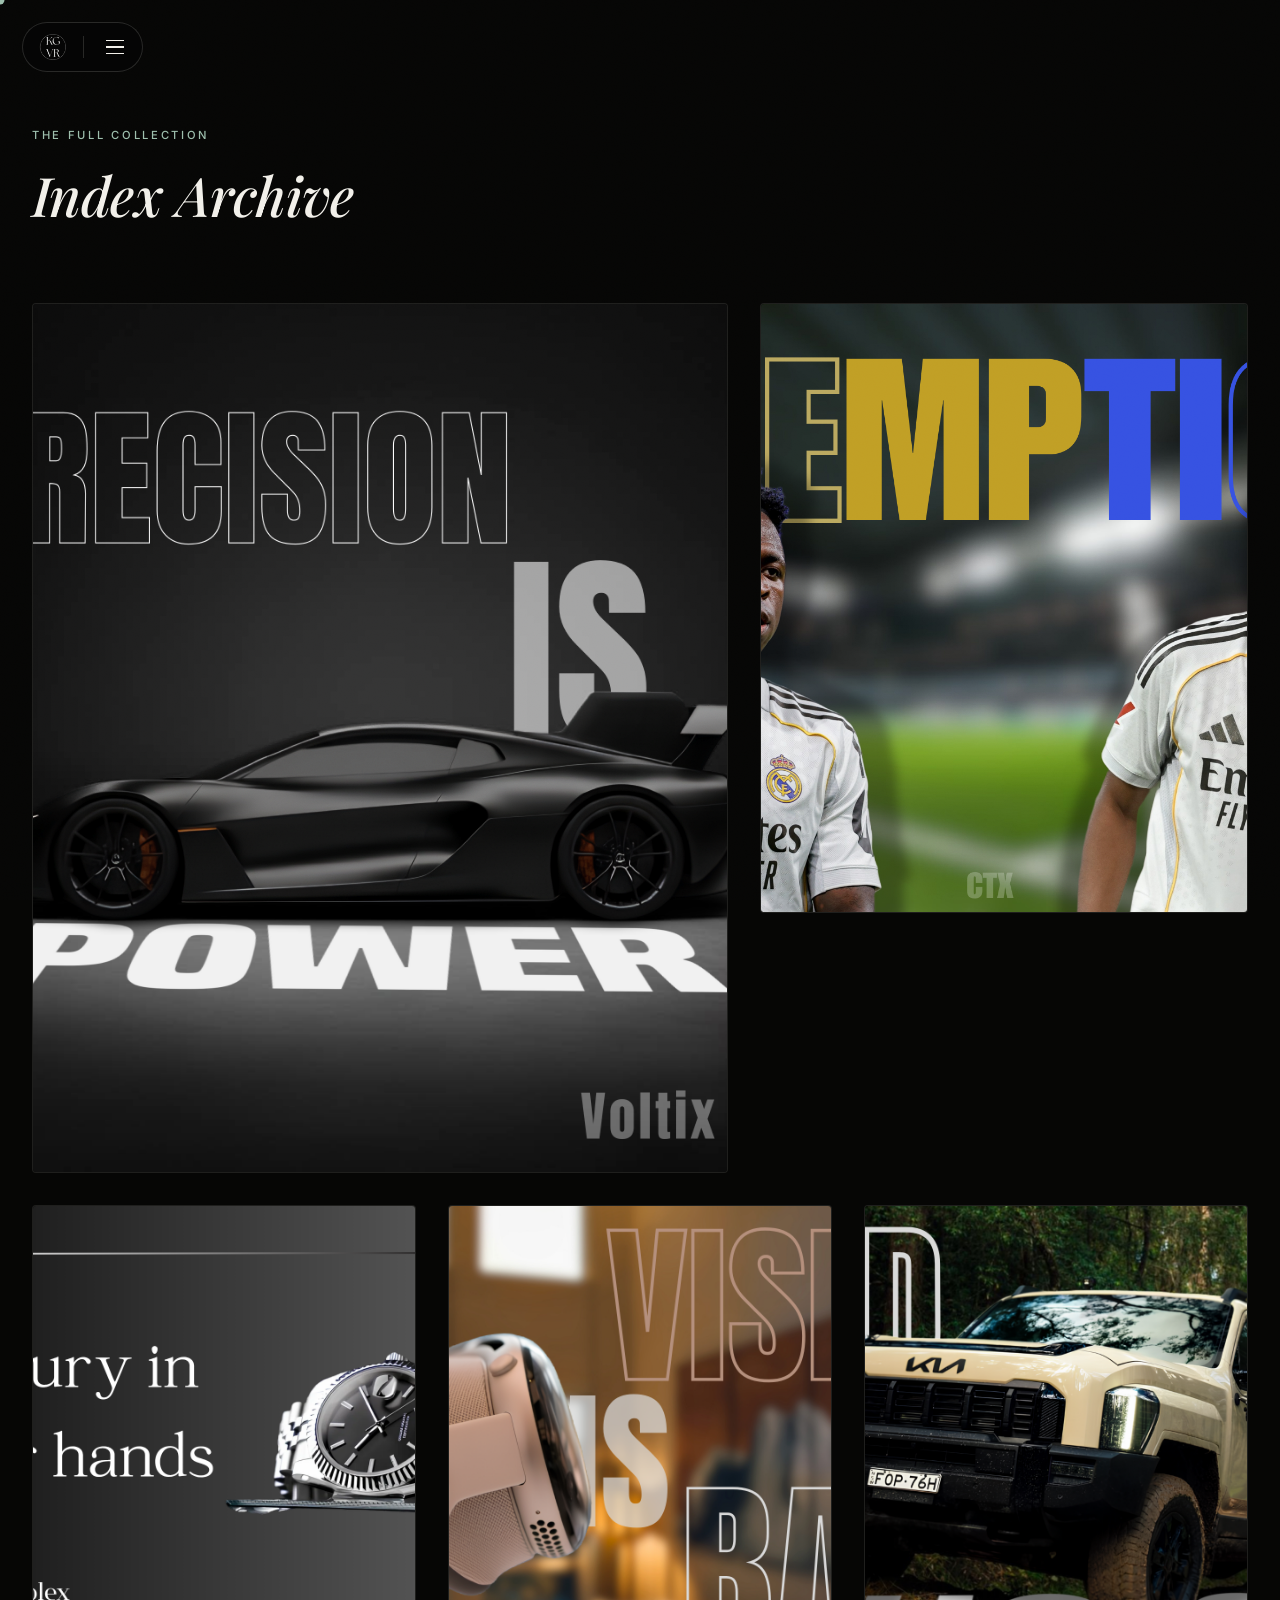
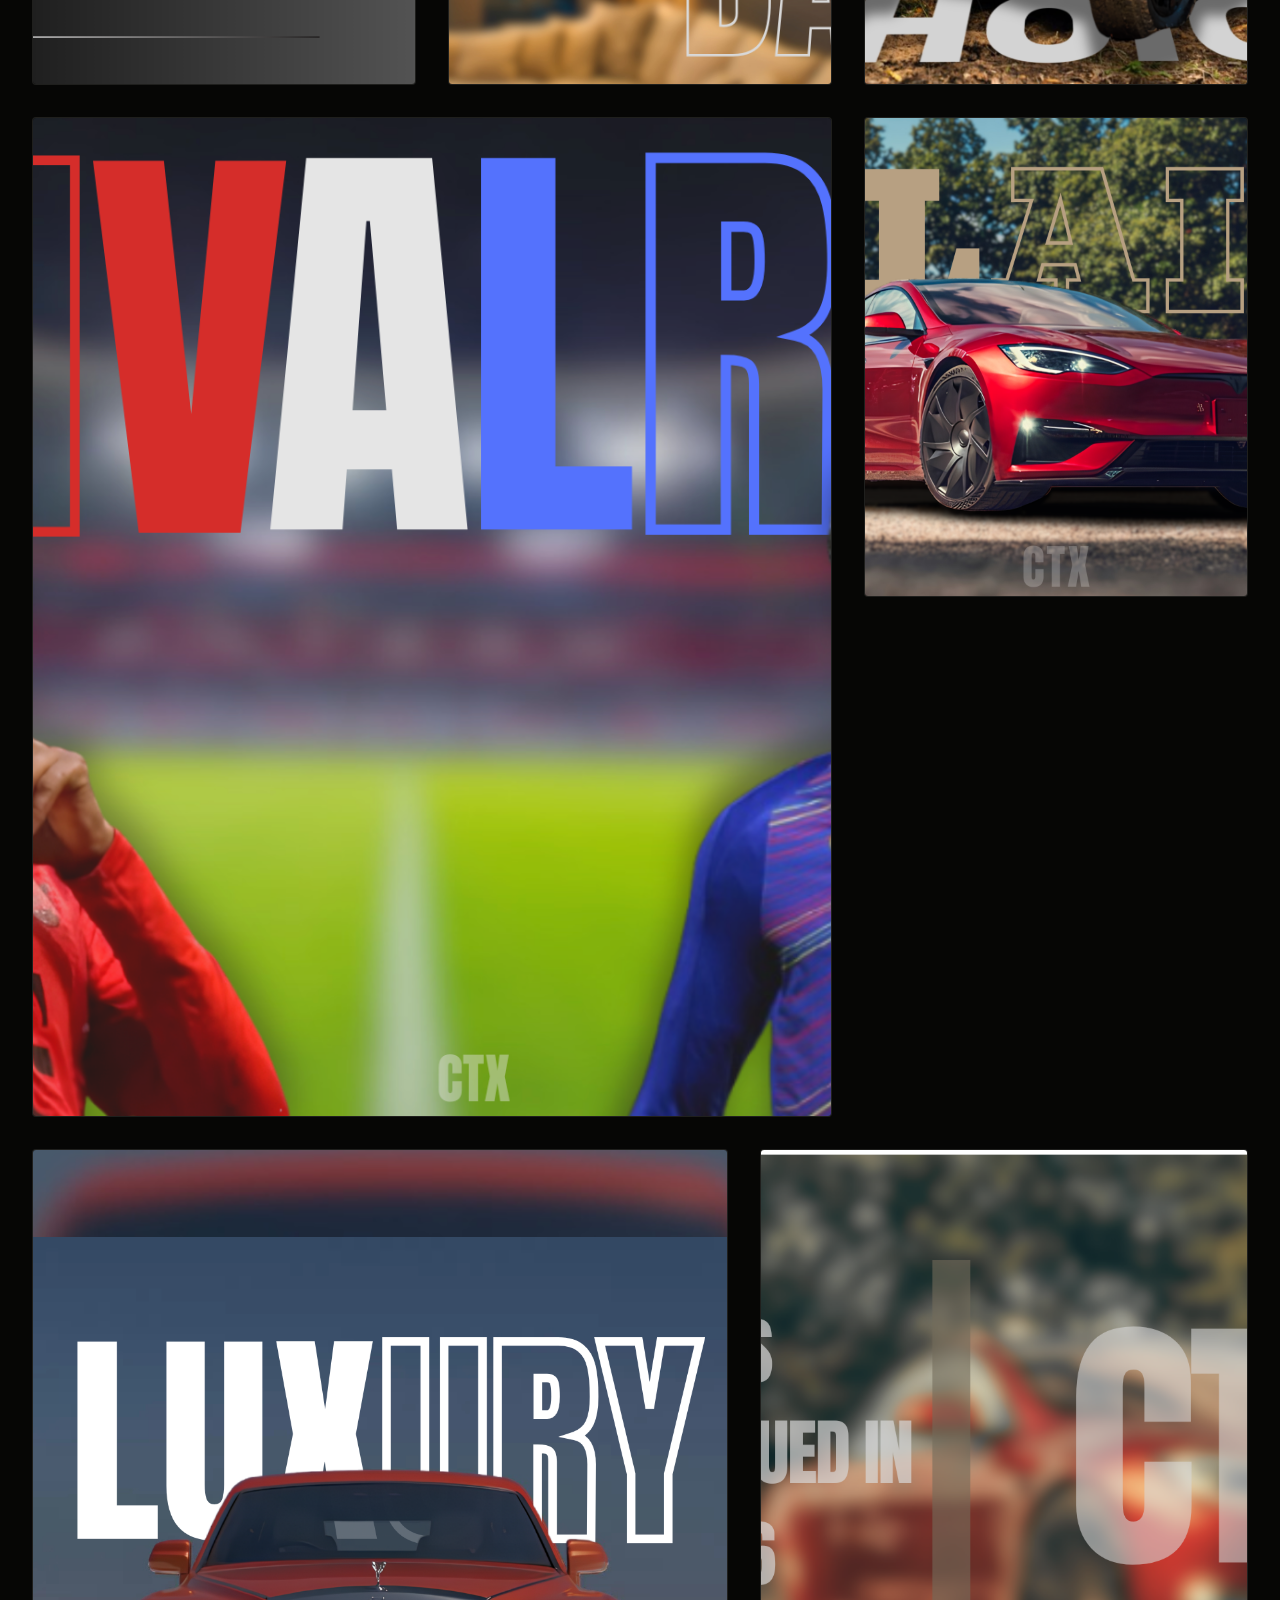
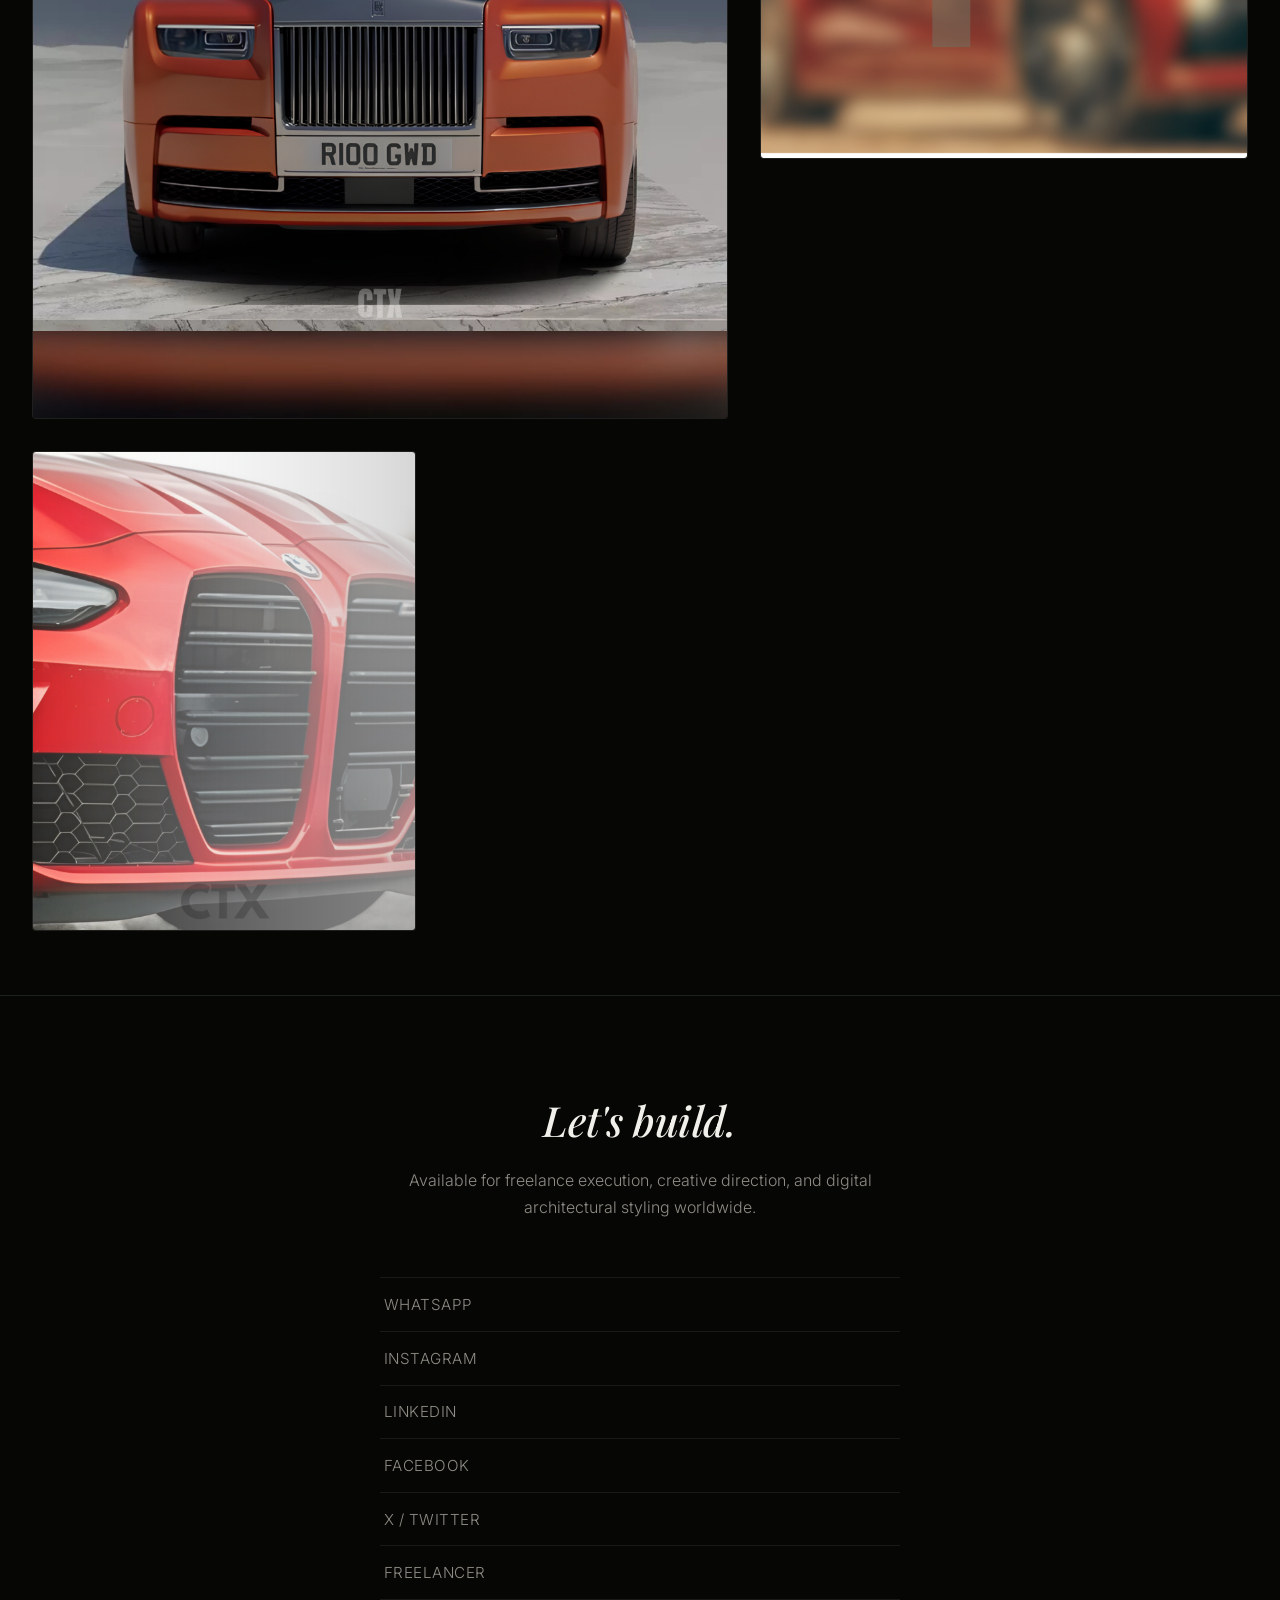
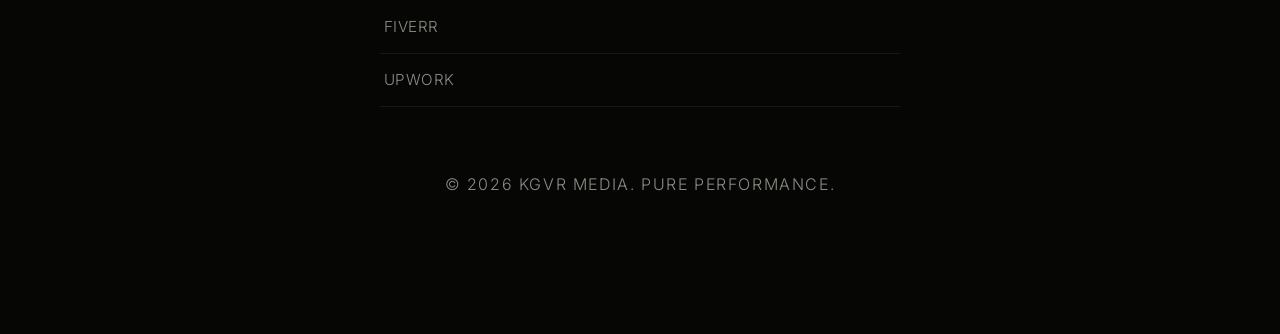
==== archive.html @ d90d13c2 "Add files via upload" ====
<!DOCTYPE html>
<html lang="en">
<head>
  <meta charset="UTF-8">
  <meta name="viewport" content="width=device-width, initial-scale=1.0, viewport-fit=cover">
  <title>KGVR MEDIA | Archive Vault</title>
  <meta name="description" content="The full KGVR MEDIA archive — cinematic editing, digital design, and brand presentation work.">
  <meta name="theme-color" content="#060605">
  <link rel="icon" type="image/png" href="logo.png">

  <link rel="preconnect" href="https://fonts.googleapis.com">
  <link rel="preconnect" href="https://fonts.gstatic.com" crossorigin>
  <link href="https://fonts.googleapis.com/css2?family=Playfair+Display:ital,wght@0,400;0,500;0,600;1,400;1,500&family=Inter:wght@300;400;500;600&display=swap" rel="stylesheet">

  <style>
    /* ═══════════════════════════════════════════
       DESIGN TOKENS — Quiet Luxury System
       ═══════════════════════════════════════════ */
    :root {
      --color-bg: #060605;
      --color-surface: #0d0d0b;
      --color-surface-raised: #131311;

      --color-text-primary: #f2f0ea;
      --color-text-secondary: #8f8c85;
      --color-text-tertiary: #57554f;

      --color-accent: #4c7263;
      --color-accent-dim: #2c3f36;
      --color-accent-bright: #9dbfad;
      --color-accent-border: rgba(76, 114, 99, 0.28);

      --color-border: rgba(242, 240, 234, 0.08);
      --color-border-strong: rgba(242, 240, 234, 0.15);

      --font-display: 'Playfair Display', 'Iowan Old Style', Georgia, serif;
      --font-body: 'Inter', -apple-system, BlinkMacSystemFont, 'Helvetica Neue', Arial, sans-serif;

      --ease-smooth: cubic-bezier(0.16, 1, 0.3, 1);
      --ease-fast: cubic-bezier(0.4, 0, 0.2, 1);
    }

    *, *::before, *::after {
      box-sizing: border-box;
      margin: 0;
      padding: 0;
      -webkit-tap-highlight-color: transparent;
    }

    html { scroll-behavior: smooth; background: var(--color-bg); }

    body {
      background: var(--color-bg);
      color: var(--color-text-primary);
      font-family: var(--font-body);
      font-weight: 300;
      overflow-x: hidden;
      -webkit-font-smoothing: antialiased;
    }

    body.modal-open { overflow: hidden; }
    a { color: inherit; }

    :focus-visible { outline: 2px solid var(--color-accent-bright); outline-offset: 3px; }
    ::selection { background: var(--color-accent-dim); color: var(--color-text-primary); }

    @media (prefers-reduced-motion: reduce) {
      *, *::before, *::after {
        animation-duration: 0.01ms !important;
        transition-duration: 0.01ms !important;
        scroll-behavior: auto !important;
      }
    }

    /* ── Grain ── */
    .grain {
      position: fixed; inset: 0; z-index: 5; pointer-events: none;
      opacity: 0.035; mix-blend-mode: overlay;
      background-image: url("data:image/svg+xml,%3Csvg xmlns='http://www.w3.org/2000/svg' width='150' height='150'%3E%3Cfilter id='n'%3E%3CfeTurbulence type='fractalNoise' baseFrequency='0.9' numOctaves='2' stitchTiles='stitch'/%3E%3C/filter%3E%3Crect width='100%25' height='100%25' filter='url(%23n)'/%3E%3C/svg%3E");
    }

    /* ── Custom cursor ── */
    .cursor-dot {
      position: fixed; top: 0; left: 0; width: 9px; height: 9px; border-radius: 50%;
      background: var(--color-accent-bright); pointer-events: none; z-index: 100000;
      transform: translate3d(-50%, -50%, 0);
      transition: width 0.25s var(--ease-fast), height 0.25s var(--ease-fast), background 0.25s var(--ease-fast), border-color 0.25s var(--ease-fast);
      display: none;
    }
    @media (hover: hover) and (pointer: fine) {
      .cursor-dot { display: block; }
      html, body, a, button { cursor: none; }
    }
    .cursor-dot.grow { width: 46px; height: 46px; background: transparent; border: 1px solid var(--color-accent-bright); }

    /* ── Page transition ── */
    .page-transition {
      position: fixed; inset: 0; z-index: 100001; background: var(--color-bg);
      display: flex; align-items: center; justify-content: center;
      transition: transform 0.7s var(--ease-smooth);
    }
    .page-transition.no-transition { transition: none; }
    .page-transition .mark {
      font-family: var(--font-display); font-style: italic; font-size: 1.3rem;
      letter-spacing: 0.06em; color: var(--color-text-secondary);
      opacity: 0; transform: translateY(8px);
      animation: markIn 0.7s var(--ease-fast) forwards 0.25s;
    }
    @keyframes markIn { to { opacity: 1; transform: translateY(0); } }

    /* ── Floating pill nav ── */
    .nav-pill {
      position: fixed; top: 22px; left: 22px; z-index: 2002;
      display: flex; align-items: center; gap: 0.85rem;
      background: rgba(6, 6, 5, 0.6);
      backdrop-filter: blur(16px); -webkit-backdrop-filter: blur(16px);
      border: 1px solid var(--color-border-strong); border-radius: 999px;
      padding: 0.5rem 0.65rem 0.5rem 0.9rem;
      transition: border-color 0.3s var(--ease-fast);
    }
    .nav-pill:hover { border-color: var(--color-accent-border); }
    .pill-logo { display: flex; text-decoration: none; }
    .pill-logo img { height: 32px; width: 32px; border-radius: 50%; display: block; object-fit: cover; }
    .pill-divider { width: 1px; height: 22px; background: var(--color-border-strong); }
    .pill-toggle { background: none; border: none; padding: 8px; display: flex; flex-direction: column; gap: 5px; cursor: pointer; }
    .pill-toggle span { width: 18px; height: 1.5px; background: var(--color-text-primary); transition: all 0.3s cubic-bezier(0.25, 0.46, 0.45, 0.94); display: block; }
    .pill-toggle.active span:nth-child(1) { transform: translateY(6.5px) rotate(45deg); }
    .pill-toggle.active span:nth-child(2) { opacity: 0; transform: scaleX(0); }
    .pill-toggle.active span:nth-child(3) { transform: translateY(-6.5px) rotate(-45deg); }

    .pill-panel {
      position: fixed; top: 86px; left: 22px; z-index: 2001;
      min-width: 190px;
      background: rgba(9, 9, 8, 0.7);
      backdrop-filter: blur(18px); -webkit-backdrop-filter: blur(18px);
      border: 1px solid var(--color-border-strong); border-radius: 18px;
      padding: 1.3rem 1.5rem;
      display: flex; flex-direction: column; gap: 1.05rem;
      transform-origin: top left;
      transform: scale(0.9) translateY(-8px);
      opacity: 0; visibility: hidden;
      transition: transform 0.45s var(--ease-smooth), opacity 0.3s var(--ease-fast), visibility 0.3s;
    }
    .pill-panel.open { transform: scale(1) translateY(0); opacity: 1; visibility: visible; }
    .pill-panel a {
      font-family: var(--font-body); font-size: 0.92rem; font-weight: 400; letter-spacing: 0.01em;
      color: var(--color-text-secondary); text-decoration: none; width: fit-content; position: relative;
      transition: color 0.3s var(--ease-fast);
    }
    .pill-panel a::after {
      content: ''; position: absolute; left: 0; bottom: -3px; width: 100%; height: 1px;
      background: var(--color-accent-bright); transform: scaleX(0); transform-origin: left;
      transition: transform 0.4s var(--ease-smooth);
    }
    .pill-panel a:hover { color: var(--color-text-primary); }
    .pill-panel a:hover::after { transform: scaleX(1); }

    /* ── Archive header ── */
    .archive-container { max-width: 1400px; margin: 0 auto; padding: 8rem 2rem 4rem; }
    .archive-header { margin-bottom: 4.5rem; }
    .archive-header .eyebrow {
      display: block; font-family: var(--font-body); font-size: 0.7rem; font-weight: 500;
      letter-spacing: 0.24em; text-transform: uppercase; color: var(--color-accent-bright); margin-bottom: 1rem;
    }
    .archive-header h2 {
      font-family: var(--font-display); font-style: italic; font-weight: 500;
      font-size: clamp(2.2rem, 5vw, 3.4rem); letter-spacing: -0.01em;
    }

    /* ── Asymmetric editorial grid ── */
    .archive-grid { display: grid; grid-template-columns: repeat(12, 1fr); gap: 2rem; }
    .archive-item { display: flex; flex-direction: column; grid-column: span 4; }
    .archive-item:nth-child(1) { grid-column: span 7; }
    .archive-item:nth-child(2) { grid-column: span 5; }
    .archive-item:nth-child(3) { grid-column: span 4; }
    .archive-item:nth-child(4) { grid-column: span 4; }
    .archive-item:nth-child(5) { grid-column: span 4; }
    .archive-item:nth-child(6) { grid-column: span 8; }
    .archive-item:nth-child(7) { grid-column: span 4; }
    .archive-item:nth-child(8) { grid-column: span 7; }
    .archive-item:nth-child(9) { grid-column: span 5; }
    .archive-item:nth-child(10) { grid-column: span 4; }

    .archive-img-wrap {
      position: relative; aspect-ratio: 4/5; overflow: hidden; border-radius: 4px;
      background: var(--color-surface); border: 1px solid var(--color-border); cursor: zoom-in;
    }
    .archive-img-wrap img { width: 100%; height: 100%; object-fit: cover; transition: transform 1.1s var(--ease-smooth); }
    .archive-item:hover img { transform: scale(1.06); }

    .caption {
      position: absolute; left: 0; right: 0; bottom: 0;
      padding: 1.4rem 1.3rem 1.05rem;
      background: linear-gradient(to top, rgba(0,0,0,0.8), transparent);
      transform: translateY(100%);
      transition: transform 0.55s var(--ease-smooth);
    }
    .archive-item:hover .caption, .archive-item:focus-within .caption { transform: translateY(0); }
    .caption .client { display: block; font-family: var(--font-display); font-style: italic; font-size: 1.05rem; color: var(--color-text-primary); }
    .caption .concept { display: block; font-family: var(--font-body); font-size: 0.63rem; letter-spacing: 0.16em; text-transform: uppercase; color: var(--color-text-secondary); margin-top: 0.3rem; }

    /* ── Footer — vertical editorial list (shared component) ── */
    footer.section-container { border-top: 1px solid var(--color-accent-border); padding-top: 6rem; padding-bottom: 5rem; max-width: 1400px; margin: 0 auto; padding-left: 2rem; padding-right: 2rem; }
    .footer-inner { max-width: 520px; margin: 0 auto; text-align: center; }
    .footer-inner h2 { font-family: var(--font-display); font-style: italic; font-weight: 500; font-size: clamp(2rem, 3.6vw, 2.6rem); letter-spacing: -0.01em; margin-bottom: 1.25rem; }
    .footer-inner > p { color: var(--color-text-secondary); margin-bottom: 3.5rem; font-size: 1rem; line-height: 1.7; font-weight: 300; }

    .contact-list { display: flex; flex-direction: column; margin-bottom: 4rem; }
    .contact-list a {
      position: relative; display: flex; align-items: center; justify-content: space-between;
      padding: 1.05rem 0.25rem; border-top: 1px solid var(--color-border);
      text-decoration: none; color: var(--color-text-secondary);
      font-family: var(--font-body); font-size: 0.95rem; letter-spacing: 0.03em; text-transform: uppercase;
      transition: color 0.3s var(--ease-fast), padding-left 0.35s var(--ease-smooth);
    }
    .contact-list a:last-child { border-bottom: 1px solid var(--color-border); }
    .contact-list a .arrow { font-size: 0.95rem; opacity: 0; transform: translate(-4px, 4px); transition: opacity 0.3s var(--ease-fast), transform 0.35s var(--ease-smooth); }
    .contact-list a:hover { color: var(--color-text-primary); padding-left: 0.6rem; }
    .contact-list a:hover .arrow { opacity: 1; transform: translate(0,0); }
    .footer-copyright { color: var(--color-text-tertiary); font-size: 0.72rem; letter-spacing: 0.1em; text-transform: uppercase; }

    /* ── Lightbox ── */
    .lightbox {
      position: fixed; inset: 0; background: rgba(6,6,5,0.95);
      backdrop-filter: blur(25px); -webkit-backdrop-filter: blur(25px);
      z-index: 9999; display: flex; align-items: center; justify-content: center;
      opacity: 0; pointer-events: none; transition: opacity 0.35s var(--ease-fast);
    }
    .lightbox.active { opacity: 1; pointer-events: all; }
    .lightbox-content { max-width: 90vw; max-height: 85vh; }
    .lightbox-content img { max-width: 100%; max-height: 85vh; object-fit: contain; border-radius: 4px; box-shadow: 0 30px 60px rgba(0,0,0,0.4); }

    /* ── Responsive ── */
    @media (max-width: 992px) {
      .archive-item { grid-column: span 6 !important; }
    }
    @media (max-width: 768px) {
      .archive-container { padding: 6.5rem 1.5rem 3rem; }
      .archive-grid { gap: 1.5rem; }
      .archive-item { grid-column: span 12 !important; }
      .nav-pill { top: 16px; left: 16px; }
      .pill-panel { top: 78px; left: 16px; }
      footer.section-container { padding-left: 1.5rem; padding-right: 1.5rem; }
    }
  </style>
</head>
<body>

  <div class="grain" aria-hidden="true"></div>
  <div class="cursor-dot" id="cursorDot" aria-hidden="true"></div>

  <div class="page-transition" id="pageTransition" aria-hidden="true">
    <span class="mark">KGVR</span>
  </div>

  <div class="nav-pill" id="navPill">
    <a href="index.html" class="pill-logo hoverable" data-transition aria-label="KGVR Media — Home">
      <img src="kgvr-logo-circular.png" alt="KGVR MEDIA">
    </a>
    <span class="pill-divider" aria-hidden="true"></span>
    <button class="pill-toggle hoverable" id="toggle" aria-label="Toggle menu" aria-expanded="false" aria-controls="menu">
      <span></span><span></span><span></span>
    </button>
  </div>

  <nav class="pill-panel" id="menu" aria-hidden="true">
    <a href="index.html" data-transition class="hoverable">Home</a>
    <a href="archive.html" data-transition class="hoverable">Archive</a>
    <a href="index.html#about" data-transition class="hoverable">About</a>
    <a href="#links" class="hoverable">Communicate</a>
  </nav>

  <div id="lightbox" class="lightbox" aria-hidden="true">
    <div class="lightbox-content">
      <img id="lb-img" src="" alt="Enlarged Archive Asset">
    </div>
  </div>

  <main class="archive-container">
    <header class="archive-header">
      <span class="eyebrow">The Full Collection</span>
      <h2>Index Archive</h2>
    </header>

    <section class="archive-grid">
      <article class="archive-item gallery-item hoverable">
        <div class="archive-img-wrap">
          <img src="Preci_20260520_155923_0000.png" data-full="Preci_20260520_155923_0000.png" alt="Project Preci" decoding="async">
          <div class="caption"><span class="client">Preci</span><span class="concept">Visual Campaign</span></div>
        </div>
      </article>

      <article class="archive-item gallery-item hoverable">
        <div class="archive-img-wrap">
          <img src="REDEMPTION_20260517_001455_0000.png" data-full="REDEMPTION_20260517_001455_0000.png" alt="Project Redemption" decoding="async">
          <div class="caption"><span class="client">Redemption</span><span class="concept">Brand Film</span></div>
        </div>
      </article>

      <article class="archive-item gallery-item hoverable">
        <div class="archive-img-wrap">
          <img src="Luxury in your hands.png" data-full="Luxury in your hands.png" alt="Luxury in your hands - Rolex" decoding="async">
          <div class="caption"><span class="client">Rolex</span><span class="concept">Luxury In Your Hands</span></div>
        </div>
      </article>

      <article class="archive-item gallery-item hoverable">
        <div class="archive-img-wrap">
          <img src="INNOVATION_20260518_003206_0000.png" data-full="INNOVATION_20260518_003206_0000.png" alt="Vision is Back - Innovation" loading="lazy" decoding="async">
          <div class="caption"><span class="client">Innovation</span><span class="concept">Vision Is Back</span></div>
        </div>
      </article>

      <article class="archive-item gallery-item hoverable">
        <div class="archive-img-wrap">
          <img src="Choice_20260517_205322_0000.png" data-full="Choice_20260517_205322_0000.png" alt="Bold Choice - Kia" loading="lazy" decoding="async">
          <div class="caption"><span class="client">Kia</span><span class="concept">Bold Choice</span></div>
        </div>
      </article>

      <article class="archive-item gallery-item hoverable">
        <div class="archive-img-wrap">
          <img src="Rivalry.png" data-full="Rivalry.png" alt="Football Rivalry" loading="lazy" decoding="async">
          <div class="caption"><span class="client">Football</span><span class="concept">Rivalry</span></div>
        </div>
      </article>

      <article class="archive-item gallery-item hoverable">
        <div class="archive-img-wrap">
          <img src="PLAID_20260424_135957_0000.png" data-full="PLAID_20260424_135957_0000.png" alt="Tesla Plaid" loading="lazy" decoding="async">
          <div class="caption"><span class="client">Tesla</span><span class="concept">Plaid</span></div>
        </div>
      </article>

      <article class="archive-item gallery-item hoverable">
        <div class="archive-img-wrap">
          <img src="LUXURY.png" data-full="LUXURY.png" alt="Rolls Royce Luxury" loading="lazy" decoding="async">
          <div class="caption"><span class="client">Rolls-Royce</span><span class="concept">Luxury</span></div>
        </div>
      </article>

      <article class="archive-item gallery-item hoverable">
        <div class="archive-img-wrap">
          <img src="Cars Discontinued in 2026.png" data-full="Cars Discontinued in 2026.png" alt="Cars Discontinued in 2026" loading="lazy" decoding="async">
          <div class="caption"><span class="client">2026</span><span class="concept">Discontinued</span></div>
        </div>
      </article>

      <article class="archive-item gallery-item hoverable">
        <div class="archive-img-wrap">
          <img src="B_20260423_193843_0000.png" data-full="B_20260423_193843_0000.png" alt="BMW B" loading="lazy" decoding="async">
          <div class="caption"><span class="client">BMW</span><span class="concept">Series B</span></div>
        </div>
      </article>
    </section>
  </main>

  <footer id="links" class="section-container">
    <div class="footer-inner">
      <h2>Let's build.</h2>
      <p>Available for freelance execution, creative direction, and digital architectural styling worldwide.</p>

      <div class="contact-list">
        <a href="https://wa.me/2348140353794" target="_blank" rel="noopener noreferrer" class="hoverable">WhatsApp <span class="arrow">&#8599;</span></a>
        <a href="https://instagram.com/kgvrmedia" target="_blank" rel="noopener noreferrer" class="hoverable">Instagram <span class="arrow">&#8599;</span></a>
        <a href="https://linkedin.com/in/yourusername" target="_blank" rel="noopener noreferrer" class="hoverable">LinkedIn <span class="arrow">&#8599;</span></a>
        <a href="https://www.facebook.com/share/1BfMWgdErf/" target="_blank" rel="noopener noreferrer" class="hoverable">Facebook <span class="arrow">&#8599;</span></a>
        <a href="https://x.com/yourusername" target="_blank" rel="noopener noreferrer" class="hoverable">X / Twitter <span class="arrow">&#8599;</span></a>
        <a href="https://freelancer.com/u/yourusername" target="_blank" rel="noopener noreferrer" class="hoverable">Freelancer <span class="arrow">&#8599;</span></a>
        <a href="https://fiverr.com/yourusername" target="_blank" rel="noopener noreferrer" class="hoverable">Fiverr <span class="arrow">&#8599;</span></a>
        <a href="https://upwork.com/freelancers/~yourid" target="_blank" rel="noopener noreferrer" class="hoverable">Upwork <span class="arrow">&#8599;</span></a>
      </div>

      <p class="footer-copyright">&copy; 2026 KGVR MEDIA. Pure Performance.</p>
    </div>
  </footer>

  <script>
    (function () {
      const reduceMotion = window.matchMedia('(prefers-reduced-motion: reduce)').matches;
      const fine = window.matchMedia('(hover: hover) and (pointer: fine)').matches;

      /* ── Page transition / preloader ── */
      const overlay = document.getElementById('pageTransition');

      function revealPage() {
        if (reduceMotion) { overlay.style.display = 'none'; return; }
        setTimeout(() => { overlay.style.transform = 'translateX(-100%)'; }, 700);
      }
      revealPage();

      function goTo(href) {
        if (reduceMotion) { window.location.href = href; return; }
        overlay.classList.add('no-transition');
        overlay.style.transform = 'translateX(100%)';
        overlay.offsetWidth;
        overlay.classList.remove('no-transition');
        requestAnimationFrame(() => { overlay.style.transform = 'translateX(0)'; });
        setTimeout(() => { window.location.href = href; }, 680);
      }

      document.querySelectorAll('a[data-transition]').forEach(link => {
        link.addEventListener('click', e => {
          const href = link.getAttribute('href');
          if (!href || link.target === '_blank') return;
          e.preventDefault();
          goTo(href);
        });
      });

      /* ── Floating pill nav ── */
      const navPill = document.getElementById('navPill');
      const toggle = document.getElementById('toggle');
      const menu = document.getElementById('menu');

      function openMenu() {
        toggle.classList.add('active');
        toggle.setAttribute('aria-expanded', 'true');
        menu.classList.add('open');
        menu.setAttribute('aria-hidden', 'false');
      }
      function closeMenu() {
        toggle.classList.remove('active');
        toggle.setAttribute('aria-expanded', 'false');
        menu.classList.remove('open');
        menu.setAttribute('aria-hidden', 'true');
      }
      toggle.addEventListener('click', e => {
        e.stopPropagation();
        menu.classList.contains('open') ? closeMenu() : openMenu();
      });
      document.addEventListener('click', e => {
        if (menu.classList.contains('open') && !menu.contains(e.target) && !navPill.contains(e.target)) closeMenu();
      });
      document.addEventListener('keydown', e => { if (e.key === 'Escape') closeMenu(); });
      menu.querySelectorAll('a').forEach(a => a.addEventListener('click', closeMenu));

      /* ── Custom cursor ── */
      if (fine) {
        const cursor = document.getElementById('cursorDot');
        window.addEventListener('mousemove', e => {
          cursor.style.transform = `translate3d(${e.clientX}px, ${e.clientY}px, 0) translate(-50%, -50%)`;
        });
        document.querySelectorAll('.hoverable').forEach(el => {
          el.addEventListener('mouseenter', () => cursor.classList.add('grow'));
          el.addEventListener('mouseleave', () => cursor.classList.remove('grow'));
        });
      }

      /* ── Lightbox ── */
      const lightbox = document.getElementById('lightbox');
      const lbImg = document.getElementById('lb-img');
      document.querySelectorAll('.gallery-item img').forEach(img => {
        img.addEventListener('click', () => {
          lbImg.src = img.getAttribute('data-full');
          lightbox.classList.add('active');
          lightbox.setAttribute('aria-hidden', 'false');
          document.body.classList.add('modal-open');
        });
      });
      lightbox.addEventListener('click', e => {
        if (e.target !== lbImg) {
          lightbox.classList.remove('active');
          lightbox.setAttribute('aria-hidden', 'true');
          document.body.classList.remove('modal-open');
          setTimeout(() => { lbImg.src = ''; }, 250);
        }
      });
    })();
  </script>
</body>
</html>
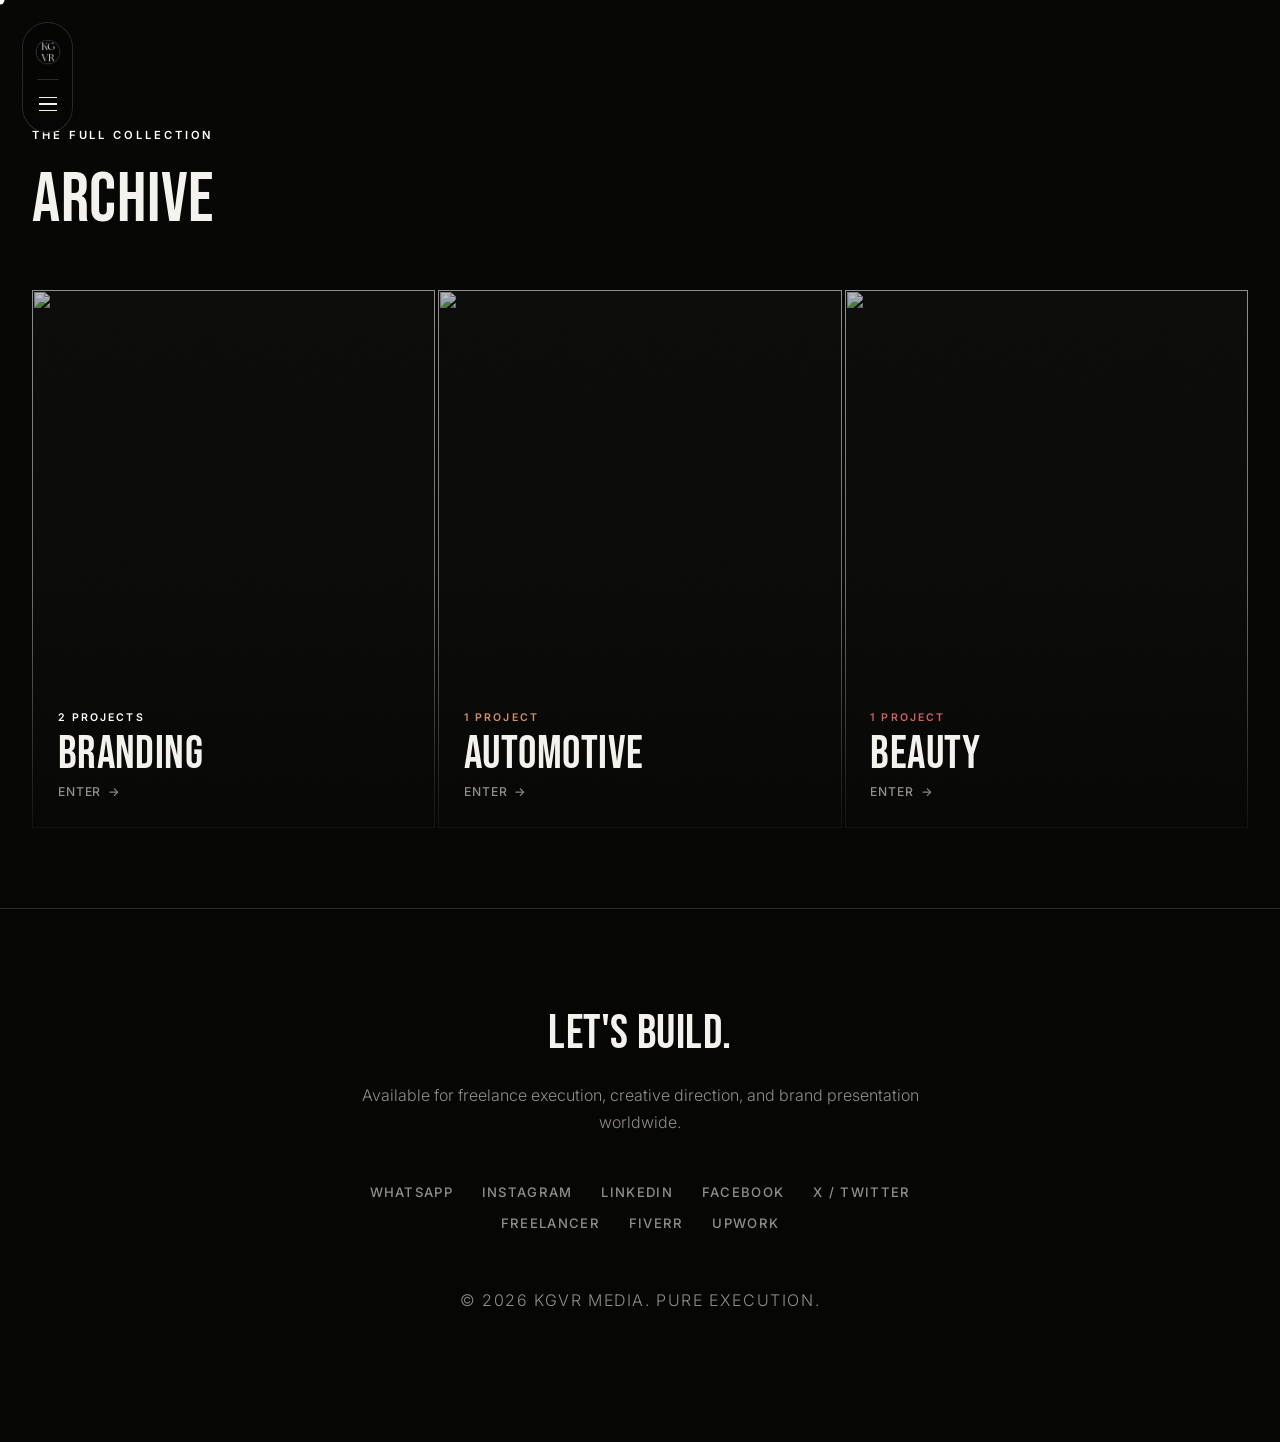
==== commit a34034c0: "Rename archive-2.html to archive.html" ====
--- a/archive.html
+++ b/archive.html
@@ -3,246 +3,57 @@
 <head>
   <meta charset="UTF-8">
   <meta name="viewport" content="width=device-width, initial-scale=1.0, viewport-fit=cover">
-  <title>KGVR MEDIA | Archive Vault</title>
-  <meta name="description" content="The full KGVR MEDIA archive — cinematic editing, digital design, and brand presentation work.">
+  <title>Archive | KGVR Media — Branding, Automotive &amp; Beauty</title>
+  <meta name="description" content="Browse the KGVR Media archive — branding, automotive, and beauty design work, including Porsche, Mae's Beauty Collections, and Obsidian Studio.">
+  <meta name="author" content="KGVR Media">
+  <meta name="robots" content="index, follow">
   <meta name="theme-color" content="#060605">
+  <link rel="canonical" href="https://kgvrmedia.github.io/archive.html">
   <link rel="icon" type="image/png" href="logo.png">
+  <link rel="apple-touch-icon" href="logo.png">
+
+  <!-- Open Graph -->
+  <meta property="og:type" content="website">
+  <meta property="og:site_name" content="KGVR Media">
+  <meta property="og:title" content="Archive | KGVR Media — Branding, Automotive & Beauty">
+  <meta property="og:description" content="Branding, automotive, and beauty design work from KGVR Media — including Porsche, Mae's Beauty Collections, and Obsidian Studio.">
+  <meta property="og:url" content="https://kgvrmedia.github.io/archive.html">
+  <meta property="og:image" content="https://kgvrmedia.github.io/assets/blank.png">
+  <meta property="og:image:width" content="1080">
+  <meta property="og:image:height" content="1920">
+  <meta property="og:locale" content="en_US">
+
+  <!-- Twitter -->
+  <meta name="twitter:card" content="summary_large_image">
+  <meta name="twitter:title" content="Archive | KGVR Media — Branding, Automotive & Beauty">
+  <meta name="twitter:description" content="Branding, automotive, and beauty design work from KGVR Media.">
+  <meta name="twitter:image" content="https://kgvrmedia.github.io/assets/blank.png">
+
+  <script type="application/ld+json">
+  {
+    "@context": "https://schema.org",
+    "@type": "CollectionPage",
+    "name": "KGVR Media Archive",
+    "url": "https://kgvrmedia.github.io/archive.html",
+    "isPartOf": { "@id": "https://kgvrmedia.github.io/#website" },
+    "about": ["Branding", "Automotive", "Beauty"]
+  }
+  </script>
+  <script type="application/ld+json">
+  {
+    "@context": "https://schema.org",
+    "@type": "BreadcrumbList",
+    "itemListElement": [
+      { "@type": "ListItem", "position": 1, "name": "Home", "item": "https://kgvrmedia.github.io/" },
+      { "@type": "ListItem", "position": 2, "name": "Archive", "item": "https://kgvrmedia.github.io/archive.html" }
+    ]
+  }
+  </script>
 
   <link rel="preconnect" href="https://fonts.googleapis.com">
   <link rel="preconnect" href="https://fonts.gstatic.com" crossorigin>
-  <link href="https://fonts.googleapis.com/css2?family=Playfair+Display:ital,wght@0,400;0,500;0,600;1,400;1,500&family=Inter:wght@300;400;500;600&display=swap" rel="stylesheet">
-
-  <style>
-    /* ═══════════════════════════════════════════
-       DESIGN TOKENS — Quiet Luxury System
-       ═══════════════════════════════════════════ */
-    :root {
-      --color-bg: #060605;
-      --color-surface: #0d0d0b;
-      --color-surface-raised: #131311;
-
-      --color-text-primary: #f2f0ea;
-      --color-text-secondary: #8f8c85;
-      --color-text-tertiary: #57554f;
-
-      --color-accent: #4c7263;
-      --color-accent-dim: #2c3f36;
-      --color-accent-bright: #9dbfad;
-      --color-accent-border: rgba(76, 114, 99, 0.28);
-
-      --color-border: rgba(242, 240, 234, 0.08);
-      --color-border-strong: rgba(242, 240, 234, 0.15);
-
-      --font-display: 'Playfair Display', 'Iowan Old Style', Georgia, serif;
-      --font-body: 'Inter', -apple-system, BlinkMacSystemFont, 'Helvetica Neue', Arial, sans-serif;
-
-      --ease-smooth: cubic-bezier(0.16, 1, 0.3, 1);
-      --ease-fast: cubic-bezier(0.4, 0, 0.2, 1);
-    }
-
-    *, *::before, *::after {
-      box-sizing: border-box;
-      margin: 0;
-      padding: 0;
-      -webkit-tap-highlight-color: transparent;
-    }
-
-    html { scroll-behavior: smooth; background: var(--color-bg); }
-
-    body {
-      background: var(--color-bg);
-      color: var(--color-text-primary);
-      font-family: var(--font-body);
-      font-weight: 300;
-      overflow-x: hidden;
-      -webkit-font-smoothing: antialiased;
-    }
-
-    body.modal-open { overflow: hidden; }
-    a { color: inherit; }
-
-    :focus-visible { outline: 2px solid var(--color-accent-bright); outline-offset: 3px; }
-    ::selection { background: var(--color-accent-dim); color: var(--color-text-primary); }
-
-    @media (prefers-reduced-motion: reduce) {
-      *, *::before, *::after {
-        animation-duration: 0.01ms !important;
-        transition-duration: 0.01ms !important;
-        scroll-behavior: auto !important;
-      }
-    }
-
-    /* ── Grain ── */
-    .grain {
-      position: fixed; inset: 0; z-index: 5; pointer-events: none;
-      opacity: 0.035; mix-blend-mode: overlay;
-      background-image: url("data:image/svg+xml,%3Csvg xmlns='http://www.w3.org/2000/svg' width='150' height='150'%3E%3Cfilter id='n'%3E%3CfeTurbulence type='fractalNoise' baseFrequency='0.9' numOctaves='2' stitchTiles='stitch'/%3E%3C/filter%3E%3Crect width='100%25' height='100%25' filter='url(%23n)'/%3E%3C/svg%3E");
-    }
-
-    /* ── Custom cursor ── */
-    .cursor-dot {
-      position: fixed; top: 0; left: 0; width: 9px; height: 9px; border-radius: 50%;
-      background: var(--color-accent-bright); pointer-events: none; z-index: 100000;
-      transform: translate3d(-50%, -50%, 0);
-      transition: width 0.25s var(--ease-fast), height 0.25s var(--ease-fast), background 0.25s var(--ease-fast), border-color 0.25s var(--ease-fast);
-      display: none;
-    }
-    @media (hover: hover) and (pointer: fine) {
-      .cursor-dot { display: block; }
-      html, body, a, button { cursor: none; }
-    }
-    .cursor-dot.grow { width: 46px; height: 46px; background: transparent; border: 1px solid var(--color-accent-bright); }
-
-    /* ── Page transition ── */
-    .page-transition {
-      position: fixed; inset: 0; z-index: 100001; background: var(--color-bg);
-      display: flex; align-items: center; justify-content: center;
-      transition: transform 0.7s var(--ease-smooth);
-    }
-    .page-transition.no-transition { transition: none; }
-    .page-transition .mark {
-      font-family: var(--font-display); font-style: italic; font-size: 1.3rem;
-      letter-spacing: 0.06em; color: var(--color-text-secondary);
-      opacity: 0; transform: translateY(8px);
-      animation: markIn 0.7s var(--ease-fast) forwards 0.25s;
-    }
-    @keyframes markIn { to { opacity: 1; transform: translateY(0); } }
-
-    /* ── Floating pill nav ── */
-    .nav-pill {
-      position: fixed; top: 22px; left: 22px; z-index: 2002;
-      display: flex; align-items: center; gap: 0.85rem;
-      background: rgba(6, 6, 5, 0.6);
-      backdrop-filter: blur(16px); -webkit-backdrop-filter: blur(16px);
-      border: 1px solid var(--color-border-strong); border-radius: 999px;
-      padding: 0.5rem 0.65rem 0.5rem 0.9rem;
-      transition: border-color 0.3s var(--ease-fast);
-    }
-    .nav-pill:hover { border-color: var(--color-accent-border); }
-    .pill-logo { display: flex; text-decoration: none; }
-    .pill-logo img { height: 32px; width: 32px; border-radius: 50%; display: block; object-fit: cover; }
-    .pill-divider { width: 1px; height: 22px; background: var(--color-border-strong); }
-    .pill-toggle { background: none; border: none; padding: 8px; display: flex; flex-direction: column; gap: 5px; cursor: pointer; }
-    .pill-toggle span { width: 18px; height: 1.5px; background: var(--color-text-primary); transition: all 0.3s cubic-bezier(0.25, 0.46, 0.45, 0.94); display: block; }
-    .pill-toggle.active span:nth-child(1) { transform: translateY(6.5px) rotate(45deg); }
-    .pill-toggle.active span:nth-child(2) { opacity: 0; transform: scaleX(0); }
-    .pill-toggle.active span:nth-child(3) { transform: translateY(-6.5px) rotate(-45deg); }
-
-    .pill-panel {
-      position: fixed; top: 86px; left: 22px; z-index: 2001;
-      min-width: 190px;
-      background: rgba(9, 9, 8, 0.7);
-      backdrop-filter: blur(18px); -webkit-backdrop-filter: blur(18px);
-      border: 1px solid var(--color-border-strong); border-radius: 18px;
-      padding: 1.3rem 1.5rem;
-      display: flex; flex-direction: column; gap: 1.05rem;
-      transform-origin: top left;
-      transform: scale(0.9) translateY(-8px);
-      opacity: 0; visibility: hidden;
-      transition: transform 0.45s var(--ease-smooth), opacity 0.3s var(--ease-fast), visibility 0.3s;
-    }
-    .pill-panel.open { transform: scale(1) translateY(0); opacity: 1; visibility: visible; }
-    .pill-panel a {
-      font-family: var(--font-body); font-size: 0.92rem; font-weight: 400; letter-spacing: 0.01em;
-      color: var(--color-text-secondary); text-decoration: none; width: fit-content; position: relative;
-      transition: color 0.3s var(--ease-fast);
-    }
-    .pill-panel a::after {
-      content: ''; position: absolute; left: 0; bottom: -3px; width: 100%; height: 1px;
-      background: var(--color-accent-bright); transform: scaleX(0); transform-origin: left;
-      transition: transform 0.4s var(--ease-smooth);
-    }
-    .pill-panel a:hover { color: var(--color-text-primary); }
-    .pill-panel a:hover::after { transform: scaleX(1); }
-
-    /* ── Archive header ── */
-    .archive-container { max-width: 1400px; margin: 0 auto; padding: 8rem 2rem 4rem; }
-    .archive-header { margin-bottom: 4.5rem; }
-    .archive-header .eyebrow {
-      display: block; font-family: var(--font-body); font-size: 0.7rem; font-weight: 500;
-      letter-spacing: 0.24em; text-transform: uppercase; color: var(--color-accent-bright); margin-bottom: 1rem;
-    }
-    .archive-header h2 {
-      font-family: var(--font-display); font-style: italic; font-weight: 500;
-      font-size: clamp(2.2rem, 5vw, 3.4rem); letter-spacing: -0.01em;
-    }
-
-    /* ── Asymmetric editorial grid ── */
-    .archive-grid { display: grid; grid-template-columns: repeat(12, 1fr); gap: 2rem; }
-    .archive-item { display: flex; flex-direction: column; grid-column: span 4; }
-    .archive-item:nth-child(1) { grid-column: span 7; }
-    .archive-item:nth-child(2) { grid-column: span 5; }
-    .archive-item:nth-child(3) { grid-column: span 4; }
-    .archive-item:nth-child(4) { grid-column: span 4; }
-    .archive-item:nth-child(5) { grid-column: span 4; }
-    .archive-item:nth-child(6) { grid-column: span 8; }
-    .archive-item:nth-child(7) { grid-column: span 4; }
-    .archive-item:nth-child(8) { grid-column: span 7; }
-    .archive-item:nth-child(9) { grid-column: span 5; }
-    .archive-item:nth-child(10) { grid-column: span 4; }
-
-    .archive-img-wrap {
-      position: relative; aspect-ratio: 4/5; overflow: hidden; border-radius: 4px;
-      background: var(--color-surface); border: 1px solid var(--color-border); cursor: zoom-in;
-    }
-    .archive-img-wrap img { width: 100%; height: 100%; object-fit: cover; transition: transform 1.1s var(--ease-smooth); }
-    .archive-item:hover img { transform: scale(1.06); }
-
-    .caption {
-      position: absolute; left: 0; right: 0; bottom: 0;
-      padding: 1.4rem 1.3rem 1.05rem;
-      background: linear-gradient(to top, rgba(0,0,0,0.8), transparent);
-      transform: translateY(100%);
-      transition: transform 0.55s var(--ease-smooth);
-    }
-    .archive-item:hover .caption, .archive-item:focus-within .caption { transform: translateY(0); }
-    .caption .client { display: block; font-family: var(--font-display); font-style: italic; font-size: 1.05rem; color: var(--color-text-primary); }
-    .caption .concept { display: block; font-family: var(--font-body); font-size: 0.63rem; letter-spacing: 0.16em; text-transform: uppercase; color: var(--color-text-secondary); margin-top: 0.3rem; }
-
-    /* ── Footer — vertical editorial list (shared component) ── */
-    footer.section-container { border-top: 1px solid var(--color-accent-border); padding-top: 6rem; padding-bottom: 5rem; max-width: 1400px; margin: 0 auto; padding-left: 2rem; padding-right: 2rem; }
-    .footer-inner { max-width: 520px; margin: 0 auto; text-align: center; }
-    .footer-inner h2 { font-family: var(--font-display); font-style: italic; font-weight: 500; font-size: clamp(2rem, 3.6vw, 2.6rem); letter-spacing: -0.01em; margin-bottom: 1.25rem; }
-    .footer-inner > p { color: var(--color-text-secondary); margin-bottom: 3.5rem; font-size: 1rem; line-height: 1.7; font-weight: 300; }
-
-    .contact-list { display: flex; flex-direction: column; margin-bottom: 4rem; }
-    .contact-list a {
-      position: relative; display: flex; align-items: center; justify-content: space-between;
-      padding: 1.05rem 0.25rem; border-top: 1px solid var(--color-border);
-      text-decoration: none; color: var(--color-text-secondary);
-      font-family: var(--font-body); font-size: 0.95rem; letter-spacing: 0.03em; text-transform: uppercase;
-      transition: color 0.3s var(--ease-fast), padding-left 0.35s var(--ease-smooth);
-    }
-    .contact-list a:last-child { border-bottom: 1px solid var(--color-border); }
-    .contact-list a .arrow { font-size: 0.95rem; opacity: 0; transform: translate(-4px, 4px); transition: opacity 0.3s var(--ease-fast), transform 0.35s var(--ease-smooth); }
-    .contact-list a:hover { color: var(--color-text-primary); padding-left: 0.6rem; }
-    .contact-list a:hover .arrow { opacity: 1; transform: translate(0,0); }
-    .footer-copyright { color: var(--color-text-tertiary); font-size: 0.72rem; letter-spacing: 0.1em; text-transform: uppercase; }
-
-    /* ── Lightbox ── */
-    .lightbox {
-      position: fixed; inset: 0; background: rgba(6,6,5,0.95);
-      backdrop-filter: blur(25px); -webkit-backdrop-filter: blur(25px);
-      z-index: 9999; display: flex; align-items: center; justify-content: center;
-      opacity: 0; pointer-events: none; transition: opacity 0.35s var(--ease-fast);
-    }
-    .lightbox.active { opacity: 1; pointer-events: all; }
-    .lightbox-content { max-width: 90vw; max-height: 85vh; }
-    .lightbox-content img { max-width: 100%; max-height: 85vh; object-fit: contain; border-radius: 4px; box-shadow: 0 30px 60px rgba(0,0,0,0.4); }
-
-    /* ── Responsive ── */
-    @media (max-width: 992px) {
-      .archive-item { grid-column: span 6 !important; }
-    }
-    @media (max-width: 768px) {
-      .archive-container { padding: 6.5rem 1.5rem 3rem; }
-      .archive-grid { gap: 1.5rem; }
-      .archive-item { grid-column: span 12 !important; }
-      .nav-pill { top: 16px; left: 16px; }
-      .pill-panel { top: 78px; left: 16px; }
-      footer.section-container { padding-left: 1.5rem; padding-right: 1.5rem; }
-    }
-  </style>
+  <link href="https://fonts.googleapis.com/css2?family=Bebas+Neue&family=Inter:wght@300;400;500;600&display=swap" rel="stylesheet">
+  <link rel="stylesheet" href="styles.css">
 </head>
 <body>
 
@@ -250,12 +61,17 @@
   <div class="cursor-dot" id="cursorDot" aria-hidden="true"></div>
 
   <div class="page-transition" id="pageTransition" aria-hidden="true">
-    <span class="mark">KGVR</span>
+    <div class="preloader-stack" aria-hidden="true">
+      <span class="pl-line pl-ghost">KGVR</span>
+      <span class="pl-line pl-solid">KGVR</span>
+      <span class="pl-line pl-ghost">KGVR</span>
+    </div>
+    <span class="visually-hidden">Loading KGVR Media</span>
   </div>
 
   <div class="nav-pill" id="navPill">
     <a href="index.html" class="pill-logo hoverable" data-transition aria-label="KGVR Media — Home">
-      <img src="kgvr-logo-circular.png" alt="KGVR MEDIA">
+      <img src="kgvr-logo-circular.png" alt="KGVR Media" width="30" height="30">
     </a>
     <span class="pill-divider" aria-hidden="true"></span>
     <button class="pill-toggle hoverable" id="toggle" aria-label="Toggle menu" aria-expanded="false" aria-controls="menu">
@@ -272,201 +88,83 @@
 
   <div id="lightbox" class="lightbox" aria-hidden="true">
     <div class="lightbox-content">
-      <img id="lb-img" src="" alt="Enlarged Archive Asset">
+      <img id="lb-img" src="" alt="Enlarged view">
     </div>
   </div>
 
   <main class="archive-container">
     <header class="archive-header">
       <span class="eyebrow">The Full Collection</span>
-      <h2>Index Archive</h2>
+      <h1>Archive</h1>
     </header>
 
-    <section class="archive-grid">
-      <article class="archive-item gallery-item hoverable">
-        <div class="archive-img-wrap">
-          <img src="Preci_20260520_155923_0000.png" data-full="Preci_20260520_155923_0000.png" alt="Project Preci" decoding="async">
-          <div class="caption"><span class="client">Preci</span><span class="concept">Visual Campaign</span></div>
+    <section class="category-grid">
+      <button type="button" class="category-tile hoverable" data-category="branding"
+        style="--tile-accent-bright: var(--accent-branding-bright);" aria-haspopup="dialog" aria-controls="categoryOverlay">
+        <img src="assets/blank.png" alt="" loading="lazy">
+        <div class="tile-scrim" aria-hidden="true"></div>
+        <div class="tile-content">
+          <span class="tile-count">2 Projects</span>
+          <h2 class="tile-name">Branding</h2>
+          <span class="tile-cta">Enter <span aria-hidden="true">&rarr;</span></span>
         </div>
-      </article>
+      </button>
 
-      <article class="archive-item gallery-item hoverable">
-        <div class="archive-img-wrap">
-          <img src="REDEMPTION_20260517_001455_0000.png" data-full="REDEMPTION_20260517_001455_0000.png" alt="Project Redemption" decoding="async">
-          <div class="caption"><span class="client">Redemption</span><span class="concept">Brand Film</span></div>
+      <button type="button" class="category-tile hoverable" data-category="automotive"
+        style="--tile-accent-bright: var(--accent-automotive-bright);" aria-haspopup="dialog" aria-controls="categoryOverlay">
+        <img src="assets/timeless.jpg" alt="" loading="lazy">
+        <div class="tile-scrim" aria-hidden="true"></div>
+        <div class="tile-content">
+          <span class="tile-count">1 Project</span>
+          <h2 class="tile-name">Automotive</h2>
+          <span class="tile-cta">Enter <span aria-hidden="true">&rarr;</span></span>
         </div>
-      </article>
+      </button>
 
-      <article class="archive-item gallery-item hoverable">
-        <div class="archive-img-wrap">
-          <img src="Luxury in your hands.png" data-full="Luxury in your hands.png" alt="Luxury in your hands - Rolex" decoding="async">
-          <div class="caption"><span class="client">Rolex</span><span class="concept">Luxury In Your Hands</span></div>
+      <button type="button" class="category-tile hoverable" data-category="beauty"
+        style="--tile-accent-bright: var(--accent-beauty-bright);" aria-haspopup="dialog" aria-controls="categoryOverlay">
+        <img src="assets/maes-beauty.png" alt="" loading="lazy">
+        <div class="tile-scrim" aria-hidden="true"></div>
+        <div class="tile-content">
+          <span class="tile-count">1 Project</span>
+          <h2 class="tile-name">Beauty</h2>
+          <span class="tile-cta">Enter <span aria-hidden="true">&rarr;</span></span>
         </div>
-      </article>
-
-      <article class="archive-item gallery-item hoverable">
-        <div class="archive-img-wrap">
-          <img src="INNOVATION_20260518_003206_0000.png" data-full="INNOVATION_20260518_003206_0000.png" alt="Vision is Back - Innovation" loading="lazy" decoding="async">
-          <div class="caption"><span class="client">Innovation</span><span class="concept">Vision Is Back</span></div>
-        </div>
-      </article>
-
-      <article class="archive-item gallery-item hoverable">
-        <div class="archive-img-wrap">
-          <img src="Choice_20260517_205322_0000.png" data-full="Choice_20260517_205322_0000.png" alt="Bold Choice - Kia" loading="lazy" decoding="async">
-          <div class="caption"><span class="client">Kia</span><span class="concept">Bold Choice</span></div>
-        </div>
-      </article>
-
-      <article class="archive-item gallery-item hoverable">
-        <div class="archive-img-wrap">
-          <img src="Rivalry.png" data-full="Rivalry.png" alt="Football Rivalry" loading="lazy" decoding="async">
-          <div class="caption"><span class="client">Football</span><span class="concept">Rivalry</span></div>
-        </div>
-      </article>
-
-      <article class="archive-item gallery-item hoverable">
-        <div class="archive-img-wrap">
-          <img src="PLAID_20260424_135957_0000.png" data-full="PLAID_20260424_135957_0000.png" alt="Tesla Plaid" loading="lazy" decoding="async">
-          <div class="caption"><span class="client">Tesla</span><span class="concept">Plaid</span></div>
-        </div>
-      </article>
-
-      <article class="archive-item gallery-item hoverable">
-        <div class="archive-img-wrap">
-          <img src="LUXURY.png" data-full="LUXURY.png" alt="Rolls Royce Luxury" loading="lazy" decoding="async">
-          <div class="caption"><span class="client">Rolls-Royce</span><span class="concept">Luxury</span></div>
-        </div>
-      </article>
-
-      <article class="archive-item gallery-item hoverable">
-        <div class="archive-img-wrap">
-          <img src="Cars Discontinued in 2026.png" data-full="Cars Discontinued in 2026.png" alt="Cars Discontinued in 2026" loading="lazy" decoding="async">
-          <div class="caption"><span class="client">2026</span><span class="concept">Discontinued</span></div>
-        </div>
-      </article>
-
-      <article class="archive-item gallery-item hoverable">
-        <div class="archive-img-wrap">
-          <img src="B_20260423_193843_0000.png" data-full="B_20260423_193843_0000.png" alt="BMW B" loading="lazy" decoding="async">
-          <div class="caption"><span class="client">BMW</span><span class="concept">Series B</span></div>
-        </div>
-      </article>
+      </button>
     </section>
   </main>
+
+  <div class="category-overlay" id="categoryOverlay" aria-hidden="true">
+    <div class="overlay-backdrop"></div>
+    <button type="button" class="overlay-close hoverable" id="overlayClose" aria-label="Close category">
+      <span class="x-icon"><span></span><span></span></span>
+    </button>
+    <div class="overlay-inner">
+      <h2 class="overlay-heading" id="overlayHeading"></h2>
+      <div class="overlay-grid" id="overlayGrid"></div>
+    </div>
+  </div>
 
   <footer id="links" class="section-container">
     <div class="footer-inner">
       <h2>Let's build.</h2>
-      <p>Available for freelance execution, creative direction, and digital architectural styling worldwide.</p>
+      <p>Available for freelance execution, creative direction, and brand presentation worldwide.</p>
 
       <div class="contact-list">
-        <a href="https://wa.me/2348140353794" target="_blank" rel="noopener noreferrer" class="hoverable">WhatsApp <span class="arrow">&#8599;</span></a>
-        <a href="https://instagram.com/kgvrmedia" target="_blank" rel="noopener noreferrer" class="hoverable">Instagram <span class="arrow">&#8599;</span></a>
-        <a href="https://linkedin.com/in/yourusername" target="_blank" rel="noopener noreferrer" class="hoverable">LinkedIn <span class="arrow">&#8599;</span></a>
-        <a href="https://www.facebook.com/share/1BfMWgdErf/" target="_blank" rel="noopener noreferrer" class="hoverable">Facebook <span class="arrow">&#8599;</span></a>
-        <a href="https://x.com/yourusername" target="_blank" rel="noopener noreferrer" class="hoverable">X / Twitter <span class="arrow">&#8599;</span></a>
-        <a href="https://freelancer.com/u/yourusername" target="_blank" rel="noopener noreferrer" class="hoverable">Freelancer <span class="arrow">&#8599;</span></a>
-        <a href="https://fiverr.com/yourusername" target="_blank" rel="noopener noreferrer" class="hoverable">Fiverr <span class="arrow">&#8599;</span></a>
-        <a href="https://upwork.com/freelancers/~yourid" target="_blank" rel="noopener noreferrer" class="hoverable">Upwork <span class="arrow">&#8599;</span></a>
+        <a href="https://wa.me/2348140353794" target="_blank" rel="noopener noreferrer" class="hoverable">WhatsApp</a>
+        <a href="https://instagram.com/kgvrmedia" target="_blank" rel="noopener noreferrer" class="hoverable">Instagram</a>
+        <a href="https://linkedin.com/in/yourusername" target="_blank" rel="noopener noreferrer" class="hoverable">LinkedIn</a>
+        <a href="https://www.facebook.com/share/1BfMWgdErf/" target="_blank" rel="noopener noreferrer" class="hoverable">Facebook</a>
+        <a href="https://x.com/yourusername" target="_blank" rel="noopener noreferrer" class="hoverable">X / Twitter</a>
+        <a href="https://freelancer.com/u/yourusername" target="_blank" rel="noopener noreferrer" class="hoverable">Freelancer</a>
+        <a href="https://fiverr.com/yourusername" target="_blank" rel="noopener noreferrer" class="hoverable">Fiverr</a>
+        <a href="https://upwork.com/freelancers/~yourid" target="_blank" rel="noopener noreferrer" class="hoverable">Upwork</a>
       </div>
 
-      <p class="footer-copyright">&copy; 2026 KGVR MEDIA. Pure Performance.</p>
+      <p class="footer-copyright">&copy; 2026 KGVR Media. Pure Execution.</p>
     </div>
   </footer>
 
-  <script>
-    (function () {
-      const reduceMotion = window.matchMedia('(prefers-reduced-motion: reduce)').matches;
-      const fine = window.matchMedia('(hover: hover) and (pointer: fine)').matches;
-
-      /* ── Page transition / preloader ── */
-      const overlay = document.getElementById('pageTransition');
-
-      function revealPage() {
-        if (reduceMotion) { overlay.style.display = 'none'; return; }
-        setTimeout(() => { overlay.style.transform = 'translateX(-100%)'; }, 700);
-      }
-      revealPage();
-
-      function goTo(href) {
-        if (reduceMotion) { window.location.href = href; return; }
-        overlay.classList.add('no-transition');
-        overlay.style.transform = 'translateX(100%)';
-        overlay.offsetWidth;
-        overlay.classList.remove('no-transition');
-        requestAnimationFrame(() => { overlay.style.transform = 'translateX(0)'; });
-        setTimeout(() => { window.location.href = href; }, 680);
-      }
-
-      document.querySelectorAll('a[data-transition]').forEach(link => {
-        link.addEventListener('click', e => {
-          const href = link.getAttribute('href');
-          if (!href || link.target === '_blank') return;
-          e.preventDefault();
-          goTo(href);
-        });
-      });
-
-      /* ── Floating pill nav ── */
-      const navPill = document.getElementById('navPill');
-      const toggle = document.getElementById('toggle');
-      const menu = document.getElementById('menu');
-
-      function openMenu() {
-        toggle.classList.add('active');
-        toggle.setAttribute('aria-expanded', 'true');
-        menu.classList.add('open');
-        menu.setAttribute('aria-hidden', 'false');
-      }
-      function closeMenu() {
-        toggle.classList.remove('active');
-        toggle.setAttribute('aria-expanded', 'false');
-        menu.classList.remove('open');
-        menu.setAttribute('aria-hidden', 'true');
-      }
-      toggle.addEventListener('click', e => {
-        e.stopPropagation();
-        menu.classList.contains('open') ? closeMenu() : openMenu();
-      });
-      document.addEventListener('click', e => {
-        if (menu.classList.contains('open') && !menu.contains(e.target) && !navPill.contains(e.target)) closeMenu();
-      });
-      document.addEventListener('keydown', e => { if (e.key === 'Escape') closeMenu(); });
-      menu.querySelectorAll('a').forEach(a => a.addEventListener('click', closeMenu));
-
-      /* ── Custom cursor ── */
-      if (fine) {
-        const cursor = document.getElementById('cursorDot');
-        window.addEventListener('mousemove', e => {
-          cursor.style.transform = `translate3d(${e.clientX}px, ${e.clientY}px, 0) translate(-50%, -50%)`;
-        });
-        document.querySelectorAll('.hoverable').forEach(el => {
-          el.addEventListener('mouseenter', () => cursor.classList.add('grow'));
-          el.addEventListener('mouseleave', () => cursor.classList.remove('grow'));
-        });
-      }
-
-      /* ── Lightbox ── */
-      const lightbox = document.getElementById('lightbox');
-      const lbImg = document.getElementById('lb-img');
-      document.querySelectorAll('.gallery-item img').forEach(img => {
-        img.addEventListener('click', () => {
-          lbImg.src = img.getAttribute('data-full');
-          lightbox.classList.add('active');
-          lightbox.setAttribute('aria-hidden', 'false');
-          document.body.classList.add('modal-open');
-        });
-      });
-      lightbox.addEventListener('click', e => {
-        if (e.target !== lbImg) {
-          lightbox.classList.remove('active');
-          lightbox.setAttribute('aria-hidden', 'true');
-          document.body.classList.remove('modal-open');
-          setTimeout(() => { lbImg.src = ''; }, 250);
-        }
-      });
-    })();
-  </script>
+  <script src="main.js" defer></script>
 </body>
 </html>
--- a/styles.css
+++ b/styles.css
@@ -0,0 +1,541 @@
+/* ═══════════════════════════════════════════
+   DESIGN TOKENS
+   ═══════════════════════════════════════════ */
+:root {
+  --color-bg: #060605;
+  --color-surface: #0d0d0b;
+  --color-surface-raised: #131311;
+
+  --color-text-primary: #f4f2ec;
+  --color-text-secondary: #918e87;
+  --color-text-tertiary: #57554f;
+
+  --color-border: rgba(244, 242, 236, 0.08);
+  --color-border-strong: rgba(244, 242, 236, 0.15);
+  --color-selection-bg: rgba(244, 242, 236, 0.16);
+
+  /* Site-wide neutral chrome accent (category-agnostic) */
+  --color-accent-bright: #ffffff;
+  --color-accent-border: rgba(255, 255, 255, 0.24);
+
+  /* Branding — pulled from BLANK / Obsidian Studio (monochrome brand system) */
+  --accent-branding: #d9d6cd;
+  --accent-branding-bright: #ffffff;
+  --accent-branding-dim: #3d3b37;
+
+  /* Automotive — pulled from TIMELESS × Porsche */
+  --accent-automotive: #94592c;
+  --accent-automotive-bright: #d1905e;
+  --accent-automotive-dim: #382719;
+
+  /* Beauty — pulled from Mae's Beauty Collections */
+  --accent-beauty: #942c2f;
+  --accent-beauty-bright: #d15e61;
+  --accent-beauty-dim: #38191a;
+
+  --font-display: 'Bebas Neue', 'Oswald', 'Arial Narrow', sans-serif;
+  --font-body: 'Inter', -apple-system, BlinkMacSystemFont, 'Helvetica Neue', Arial, sans-serif;
+
+  --ease-smooth: cubic-bezier(0.16, 1, 0.3, 1);
+  --ease-fast: cubic-bezier(0.4, 0, 0.2, 1);
+}
+
+*, *::before, *::after {
+  box-sizing: border-box;
+  margin: 0;
+  padding: 0;
+  -webkit-tap-highlight-color: transparent;
+}
+
+html { scroll-behavior: smooth; background: var(--color-bg); }
+
+body {
+  background: var(--color-bg);
+  color: var(--color-text-primary);
+  font-family: var(--font-body);
+  font-weight: 300;
+  overflow-x: hidden;
+  -webkit-font-smoothing: antialiased;
+}
+
+body.modal-open { overflow: hidden; }
+a { color: inherit; }
+button { font: inherit; color: inherit; background: none; border: none; }
+
+:focus-visible { outline: 2px solid var(--color-accent-bright); outline-offset: 3px; }
+::selection { background: var(--color-selection-bg); color: var(--color-text-primary); }
+
+@media (prefers-reduced-motion: reduce) {
+  *, *::before, *::after {
+    animation-duration: 0.01ms !important;
+    transition-duration: 0.01ms !important;
+    scroll-behavior: auto !important;
+  }
+}
+
+.visually-hidden {
+  position: absolute; width: 1px; height: 1px; overflow: hidden;
+  clip: rect(0,0,0,0); white-space: nowrap; border: 0; padding: 0; margin: -1px;
+}
+
+/* ═══════════════════════════════════════════
+   GRAIN
+   ═══════════════════════════════════════════ */
+.grain {
+  position: fixed; inset: 0; z-index: 5; pointer-events: none;
+  opacity: 0.035; mix-blend-mode: overlay;
+  background-image: url("data:image/svg+xml,%3Csvg xmlns='http://www.w3.org/2000/svg' width='150' height='150'%3E%3Cfilter id='n'%3E%3CfeTurbulence type='fractalNoise' baseFrequency='0.9' numOctaves='2' stitchTiles='stitch'/%3E%3C/filter%3E%3Crect width='100%25' height='100%25' filter='url(%23n)'/%3E%3C/svg%3E");
+}
+
+/* ═══════════════════════════════════════════
+   CUSTOM CURSOR — shifts per category via --cursor-color
+   ═══════════════════════════════════════════ */
+.cursor-dot {
+  position: fixed; top: 0; left: 0; width: 9px; height: 9px; border-radius: 50%;
+  background: var(--cursor-color, var(--color-accent-bright));
+  pointer-events: none; z-index: 100000;
+  transform: translate3d(-50%, -50%, 0);
+  transition: width 0.25s var(--ease-fast), height 0.25s var(--ease-fast),
+              background 0.3s var(--ease-fast), border-color 0.3s var(--ease-fast);
+  display: none;
+}
+@media (hover: hover) and (pointer: fine) {
+  .cursor-dot { display: block; }
+  html, body, a, button { cursor: none; }
+}
+.cursor-dot.grow {
+  width: 46px; height: 46px; background: transparent;
+  border: 1px solid var(--cursor-color, var(--color-accent-bright));
+}
+
+/* ═══════════════════════════════════════════
+   PRELOADER — stacked ghost/solid flicker (BLANK poster homage)
+   ═══════════════════════════════════════════ */
+.page-transition {
+  position: fixed; inset: 0; z-index: 100001; background: var(--color-bg);
+  display: flex; align-items: center; justify-content: center;
+  transition: transform 0.7s var(--ease-smooth);
+}
+.page-transition.no-transition { transition: none; }
+
+.preloader-stack {
+  display: flex; flex-direction: column; align-items: center;
+  line-height: 0.82;
+}
+.pl-line {
+  font-family: var(--font-display);
+  font-weight: 400;
+  font-size: clamp(3.4rem, 17vw, 7.5rem);
+  letter-spacing: 0.03em;
+  display: block;
+  margin: -0.05em 0;
+}
+.pl-ghost {
+  color: transparent;
+  -webkit-text-stroke: 1.5px rgba(244, 242, 236, 0.28);
+  text-stroke: 1.5px rgba(244, 242, 236, 0.28);
+}
+.pl-solid {
+  color: var(--color-text-primary);
+  position: relative; z-index: 1;
+}
+@media (prefers-reduced-motion: no-preference) {
+  .pl-solid { animation: flickerSolid 1.15s steps(1) both; }
+  .pl-ghost { animation: flickerGhost 1.15s steps(1) both; }
+  .pl-ghost:nth-of-type(3) { animation-delay: 0.04s; }
+}
+@keyframes flickerSolid {
+  0%   { opacity: 0; }
+  8%   { opacity: 1; }
+  16%  { opacity: 0.15; }
+  24%  { opacity: 1; }
+  30%  { opacity: 0.2; }
+  38%  { opacity: 1; }
+  46%  { opacity: 0.3; }
+  52%  { opacity: 1; }
+  100% { opacity: 1; }
+}
+@keyframes flickerGhost {
+  0%   { opacity: 0; }
+  10%  { opacity: 1; }
+  20%  { opacity: 0.3; }
+  28%  { opacity: 1; }
+  45%  { opacity: 0.4; }
+  60%  { opacity: 1; }
+  100% { opacity: 1; }
+}
+
+/* ═══════════════════════════════════════════
+   FLOATING PILL NAV — vertical, draggable
+   ═══════════════════════════════════════════ */
+.nav-pill {
+  position: fixed; top: 22px; left: 22px; z-index: 2002;
+  display: flex; flex-direction: column; align-items: center; gap: 0.7rem;
+  background: rgba(6, 6, 5, 0.62);
+  backdrop-filter: blur(16px); -webkit-backdrop-filter: blur(16px);
+  border: 1px solid var(--color-border-strong); border-radius: 999px;
+  padding: 0.9rem 0.6rem;
+  touch-action: none;
+  cursor: grab;
+  transition: border-color 0.3s var(--ease-fast);
+}
+.nav-pill:hover { border-color: var(--color-accent-border); }
+.nav-pill.dragging { cursor: grabbing; transition: none; }
+
+.pill-logo { display: flex; text-decoration: none; }
+.pill-logo img { height: 30px; width: 30px; border-radius: 50%; display: block; object-fit: cover; }
+
+.pill-divider { width: 22px; height: 1px; background: var(--color-border-strong); }
+
+.pill-toggle {
+  padding: 6px;
+  display: flex; flex-direction: column; gap: 5px;
+  cursor: pointer;
+}
+.pill-toggle span {
+  width: 18px; height: 1.5px;
+  background: var(--color-text-primary);
+  transition: all 0.3s cubic-bezier(0.25, 0.46, 0.45, 0.94);
+  display: block;
+}
+.pill-toggle.active span:nth-child(1) { transform: translateY(6.5px) rotate(45deg); }
+.pill-toggle.active span:nth-child(2) { opacity: 0; transform: scaleX(0); }
+.pill-toggle.active span:nth-child(3) { transform: translateY(-6.5px) rotate(-45deg); }
+
+.pill-panel {
+  position: fixed; top: 86px; left: 22px; z-index: 2001;
+  min-width: 190px;
+  background: rgba(9, 9, 8, 0.72);
+  backdrop-filter: blur(18px); -webkit-backdrop-filter: blur(18px);
+  border: 1px solid var(--color-border-strong); border-radius: 18px;
+  padding: 1.3rem 1.5rem;
+  display: flex; flex-direction: column; gap: 1.05rem;
+  transform-origin: top left;
+  transform: scale(0.9) translateY(-8px);
+  opacity: 0; visibility: hidden;
+  transition: transform 0.45s var(--ease-smooth), opacity 0.3s var(--ease-fast), visibility 0.3s;
+}
+.pill-panel.open { transform: scale(1) translateY(0); opacity: 1; visibility: visible; }
+.pill-panel a {
+  font-family: var(--font-body); font-size: 0.92rem; font-weight: 400; letter-spacing: 0.01em;
+  color: var(--color-text-secondary); text-decoration: none; width: fit-content; position: relative;
+  transition: color 0.3s var(--ease-fast);
+}
+.pill-panel a::after {
+  content: ''; position: absolute; left: 0; bottom: -3px; width: 100%; height: 1px;
+  background: var(--color-accent-bright); transform: scaleX(0); transform-origin: left;
+  transition: transform 0.4s var(--ease-smooth);
+}
+.pill-panel a:hover { color: var(--color-text-primary); }
+.pill-panel a:hover::after { transform: scaleX(1); }
+
+/* ═══════════════════════════════════════════
+   HERO
+   ═══════════════════════════════════════════ */
+.hero {
+  position: relative; height: 100vh; overflow: hidden;
+  display: flex; align-items: center; justify-content: center; text-align: center;
+}
+.hero-video {
+  position: absolute; inset: 0; width: 100%; height: 100%;
+  object-fit: cover; opacity: 0.4; z-index: 0;
+}
+.hero-overlay {
+  position: absolute; inset: 0;
+  background: linear-gradient(180deg, rgba(6,6,5,0.55) 0%, rgba(6,6,5,0.5) 45%, rgba(6,6,5,0.9) 100%);
+  z-index: 1;
+}
+.hero-content { position: relative; z-index: 2; padding: 0 20px; }
+.hero-eyebrow {
+  font-family: var(--font-body); font-size: 0.72rem; font-weight: 600;
+  letter-spacing: 0.32em; text-transform: uppercase;
+  color: var(--color-text-secondary); margin-bottom: 1.6rem;
+}
+.hero-title {
+  font-family: var(--font-display); font-weight: 400; text-transform: uppercase;
+  color: var(--color-text-primary);
+  font-size: clamp(3.4rem, 13vw, 9rem);
+  line-height: 0.94; letter-spacing: 0.01em;
+}
+.hero-scroll-cue {
+  position: absolute; bottom: 2.5rem; left: 50%; transform: translateX(-50%);
+  z-index: 2; width: 1px; height: 46px;
+  background: linear-gradient(180deg, var(--color-text-secondary), transparent);
+}
+
+/* ═══════════════════════════════════════════
+   SECTIONS / SHARED
+   ═══════════════════════════════════════════ */
+.section-container { max-width: 1400px; margin: 0 auto; padding: 6rem 2rem; }
+
+.eyebrow {
+  display: block; font-family: var(--font-body); font-size: 0.7rem; font-weight: 600;
+  letter-spacing: 0.26em; text-transform: uppercase; color: var(--color-accent-bright);
+  margin-bottom: 1rem;
+}
+
+/* ═══════════════════════════════════════════
+   HOMEPAGE — BLURRED TEASER GRID + ENTER ARCHIVE PILL
+   ═══════════════════════════════════════════ */
+.teaser-wrap {
+  position: relative;
+  max-width: 900px; margin: 0 auto;
+  aspect-ratio: 1 / 1; max-height: 72vh;
+  border-radius: 6px; overflow: hidden;
+  border: 1px solid var(--color-border);
+}
+.teaser-grid {
+  position: absolute; inset: 0;
+  display: grid; grid-template-columns: repeat(2, 1fr); grid-template-rows: repeat(2, 1fr);
+  gap: 2px; background: var(--color-bg);
+}
+.teaser-cell { overflow: hidden; position: relative; }
+.teaser-cell img {
+  width: 100%; height: 100%; object-fit: cover;
+  filter: blur(30px) saturate(1.15);
+  transform: scale(1.25);
+}
+.teaser-scrim {
+  position: absolute; inset: 0;
+  background: radial-gradient(ellipse at center, rgba(6,6,5,0.25) 0%, rgba(6,6,5,0.55) 100%);
+}
+
+.enter-archive-pill {
+  position: absolute; top: 50%; left: 50%; transform: translate(-50%, -50%);
+  z-index: 2;
+  display: inline-flex; align-items: center; gap: 0.55rem;
+  padding: 1rem 1.9rem;
+  border-radius: 999px;
+  background: rgba(6, 6, 5, 0.4);
+  backdrop-filter: blur(18px) saturate(1.2); -webkit-backdrop-filter: blur(18px) saturate(1.2);
+  border: 1px solid rgba(244, 242, 236, 0.35);
+  box-shadow: 0 12px 34px rgba(0,0,0,0.4);
+  font-family: var(--font-display); font-weight: 400; letter-spacing: 0.05em;
+  font-size: 1.1rem; text-transform: uppercase;
+  color: var(--color-text-primary); text-decoration: none;
+  touch-action: none; cursor: grab;
+  transition: border-color 0.3s var(--ease-fast), background 0.3s var(--ease-fast);
+}
+.enter-archive-pill:hover { border-color: rgba(244,242,236,0.65); background: rgba(6,6,5,0.55); }
+.enter-archive-pill.dragging { cursor: grabbing; transition: none; }
+.enter-archive-pill .arrow { font-size: 0.95em; }
+
+/* ═══════════════════════════════════════════
+   ABOUT
+   ═══════════════════════════════════════════ */
+.about-section {
+  max-width: 620px; margin: 7rem auto 0; text-align: center;
+  border-top: 1px solid var(--color-border-strong); padding-top: 3.5rem;
+}
+.about-section h2 {
+  font-family: var(--font-display); font-weight: 400; text-transform: uppercase;
+  font-size: clamp(1.9rem, 3.6vw, 2.8rem);
+  margin-bottom: 1.4rem; color: var(--color-text-primary); letter-spacing: 0.01em;
+}
+.about-section p {
+  color: var(--color-text-secondary); line-height: 1.75; font-size: 1rem; font-weight: 300;
+}
+
+/* ═══════════════════════════════════════════
+   FOOTER — plain, centered
+   ═══════════════════════════════════════════ */
+footer.section-container {
+  border-top: 1px solid var(--color-border-strong);
+  padding-top: 6rem; padding-bottom: 5rem;
+}
+.footer-inner { max-width: 560px; margin: 0 auto; text-align: center; }
+.footer-inner h2 {
+  font-family: var(--font-display); font-weight: 400; text-transform: uppercase;
+  font-size: clamp(2.2rem, 4vw, 3rem); letter-spacing: 0.01em; margin-bottom: 1.25rem;
+}
+.footer-inner > p {
+  color: var(--color-text-secondary); margin-bottom: 3rem; font-size: 1rem; line-height: 1.7; font-weight: 300;
+}
+.contact-list {
+  display: flex; flex-wrap: wrap; justify-content: center; gap: 0.9rem 1.8rem;
+  margin-bottom: 3.5rem;
+}
+.contact-list a {
+  text-decoration: none; color: var(--color-text-secondary);
+  font-family: var(--font-body); font-size: 0.82rem; font-weight: 500;
+  letter-spacing: 0.1em; text-transform: uppercase;
+  transition: color 0.3s var(--ease-fast);
+}
+.contact-list a:hover { color: var(--color-text-primary); }
+.footer-copyright {
+  color: var(--color-text-tertiary); font-size: 0.72rem; letter-spacing: 0.1em; text-transform: uppercase;
+}
+
+/* ═══════════════════════════════════════════
+   ARCHIVE — HEADER + CATEGORY TILES
+   ═══════════════════════════════════════════ */
+.archive-container { max-width: 1400px; margin: 0 auto; padding: 8rem 2rem 5rem; }
+.archive-header { margin-bottom: 3rem; }
+.archive-header h1 {
+  font-family: var(--font-display); font-weight: 400; text-transform: uppercase;
+  font-size: clamp(2.6rem, 6vw, 4.4rem); letter-spacing: 0.01em;
+}
+
+.category-grid {
+  display: grid; grid-template-columns: repeat(3, 1fr); gap: 3px;
+}
+.category-tile {
+  position: relative; aspect-ratio: 3 / 4; overflow: hidden;
+  display: block; width: 100%; text-align: left;
+  background: var(--color-surface);
+}
+.category-tile img {
+  position: absolute; inset: 0; width: 100%; height: 100%; object-fit: cover;
+  filter: saturate(0.85) brightness(0.82);
+  transition: transform 1s var(--ease-smooth), filter 0.6s var(--ease-fast);
+}
+.category-tile:hover img, .category-tile:focus-visible img {
+  transform: scale(1.06);
+  filter: saturate(1.05) brightness(0.92);
+}
+.tile-scrim {
+  position: absolute; inset: 0;
+  background: linear-gradient(180deg, rgba(6,6,5,0.1) 0%, rgba(6,6,5,0.3) 55%, rgba(6,6,5,0.92) 100%);
+}
+.tile-content {
+  position: absolute; left: 0; right: 0; bottom: 0; padding: 1.8rem 1.6rem;
+  display: flex; flex-direction: column; gap: 0.5rem;
+}
+.tile-count {
+  font-family: var(--font-body); font-size: 0.66rem; font-weight: 600;
+  letter-spacing: 0.2em; text-transform: uppercase; color: var(--tile-accent-bright, var(--color-accent-bright));
+}
+.tile-name {
+  font-family: var(--font-display); font-weight: 400; text-transform: uppercase;
+  font-size: clamp(1.9rem, 4vw, 2.9rem); letter-spacing: 0.01em; line-height: 0.95;
+  color: var(--color-text-primary);
+}
+.tile-cta {
+  display: inline-flex; align-items: center; gap: 0.4rem;
+  font-family: var(--font-body); font-size: 0.76rem; font-weight: 500;
+  letter-spacing: 0.08em; text-transform: uppercase; color: var(--color-text-secondary);
+  transition: color 0.3s var(--ease-fast), gap 0.3s var(--ease-fast);
+}
+.category-tile:hover .tile-cta, .category-tile:focus-visible .tile-cta {
+  color: var(--tile-accent-bright, var(--color-accent-bright)); gap: 0.6rem;
+}
+
+/* ═══════════════════════════════════════════
+   CATEGORY OVERLAY — fullscreen gallery
+   ═══════════════════════════════════════════ */
+.category-overlay {
+  position: fixed; inset: 0; z-index: 3000;
+  opacity: 0; visibility: hidden; pointer-events: none;
+  transition: opacity 0.5s var(--ease-fast), visibility 0.5s;
+}
+.category-overlay.open { opacity: 1; visibility: visible; pointer-events: all; }
+.overlay-backdrop {
+  position: absolute; inset: 0;
+  background: rgba(6, 6, 5, 0.6);
+  backdrop-filter: blur(36px) saturate(1.1); -webkit-backdrop-filter: blur(36px) saturate(1.1);
+}
+.overlay-close {
+  position: absolute; top: 20px; right: 20px; z-index: 2;
+  width: 44px; height: 44px; border-radius: 999px;
+  background: rgba(244, 242, 236, 0.08);
+  backdrop-filter: blur(14px); -webkit-backdrop-filter: blur(14px);
+  border: 1px solid var(--color-border-strong);
+  display: flex; align-items: center; justify-content: center;
+  cursor: pointer;
+  transition: border-color 0.3s var(--ease-fast), background 0.3s var(--ease-fast);
+}
+.overlay-close:hover {
+  border-color: var(--overlay-accent-bright, var(--color-accent-bright));
+  background: rgba(244, 242, 236, 0.15);
+}
+.overlay-close .x-icon { position: relative; width: 16px; height: 16px; }
+.overlay-close .x-icon span {
+  position: absolute; top: 50%; left: 0; width: 100%; height: 1.5px;
+  background: var(--color-text-primary); transform-origin: center;
+}
+.overlay-close .x-icon span:nth-child(1) { transform: rotate(45deg); }
+.overlay-close .x-icon span:nth-child(2) { transform: rotate(-45deg); }
+
+.overlay-inner {
+  position: relative; z-index: 1; height: 100%; overflow-y: auto;
+  max-width: 1400px; width: 100%; margin: 0 auto;
+  padding: 6rem 2rem 4rem;
+}
+.overlay-heading {
+  font-family: var(--font-display); font-weight: 400; text-transform: uppercase;
+  font-size: clamp(2rem, 5vw, 3.2rem); letter-spacing: 0.01em;
+  color: var(--color-text-primary);
+  position: relative; display: inline-block; padding-bottom: 0.7rem;
+  margin-bottom: 2.5rem;
+}
+.overlay-heading::after {
+  content: ''; position: absolute; left: 0; bottom: 0; width: 56px; height: 2px;
+  background: var(--overlay-accent-bright, var(--color-accent-bright));
+}
+
+.overlay-grid { column-gap: 1.1rem; }
+.overlay-grid.cols-4 { columns: 4; }
+.overlay-grid.cols-2 { columns: 2; max-width: 1000px; margin: 0 auto; }
+.overlay-grid.cols-1 { columns: 1; max-width: 720px; margin: 0 auto; }
+
+.overlay-item {
+  position: relative; break-inside: avoid; margin-bottom: 1.1rem;
+  border-radius: 3px; overflow: hidden; background: var(--color-surface);
+}
+.overlay-item img { display: block; width: 100%; height: auto; cursor: zoom-in; }
+
+.caption-pill {
+  position: absolute; left: 10px; bottom: 10px; max-width: calc(100% - 20px);
+  display: flex; flex-direction: column; gap: 0.1rem;
+  padding: 0.5rem 0.9rem; border-radius: 999px;
+  background: rgba(244, 242, 236, 0.1);
+  backdrop-filter: blur(14px); -webkit-backdrop-filter: blur(14px);
+  border: 1px solid rgba(244, 242, 236, 0.14);
+}
+.caption-pill .client {
+  font-family: var(--font-body); font-size: 0.72rem; font-weight: 600; letter-spacing: 0.02em;
+  color: var(--overlay-accent-bright, var(--color-accent-bright));
+  white-space: nowrap; overflow: hidden; text-overflow: ellipsis;
+}
+.caption-pill .concept {
+  font-family: var(--font-body); font-size: 0.62rem; letter-spacing: 0.03em;
+  color: var(--color-text-primary); opacity: 0.85;
+  white-space: nowrap; overflow: hidden; text-overflow: ellipsis;
+}
+
+/* ═══════════════════════════════════════════
+   LIGHTBOX
+   ═══════════════════════════════════════════ */
+.lightbox {
+  position: fixed; inset: 0; background: rgba(6,6,5,0.95);
+  backdrop-filter: blur(25px); -webkit-backdrop-filter: blur(25px);
+  z-index: 9999; display: flex; align-items: center; justify-content: center;
+  opacity: 0; pointer-events: none; transition: opacity 0.35s var(--ease-fast);
+}
+.lightbox.active { opacity: 1; pointer-events: all; }
+.lightbox-content { max-width: 90vw; max-height: 85vh; }
+.lightbox-content img {
+  max-width: 100%; max-height: 85vh; object-fit: contain; border-radius: 4px;
+  box-shadow: 0 30px 60px rgba(0,0,0,0.4);
+}
+
+/* ═══════════════════════════════════════════
+   RESPONSIVE
+   ═══════════════════════════════════════════ */
+@media (max-width: 900px) {
+  .about-section { margin-top: 5rem; }
+  .category-grid { grid-template-columns: 1fr; }
+  .category-tile { aspect-ratio: 4 / 5; }
+  .overlay-grid.cols-4, .overlay-grid.cols-2 { columns: 2; max-width: none; margin: 0; }
+}
+@media (max-width: 768px) {
+  .section-container { padding: 4.5rem 1.5rem; }
+  .nav-pill { top: 16px; left: 16px; }
+  .archive-container { padding: 6.5rem 1.5rem 3rem; }
+  .archive-header { margin-bottom: 2rem; }
+  .overlay-inner { padding: 5.5rem 1.25rem 3rem; }
+  .overlay-grid { column-gap: 0.7rem; }
+  .overlay-item { margin-bottom: 0.7rem; }
+  .teaser-wrap { max-height: 60vh; }
+  footer.section-container { padding-top: 4.5rem; padding-bottom: 3.5rem; }
+}
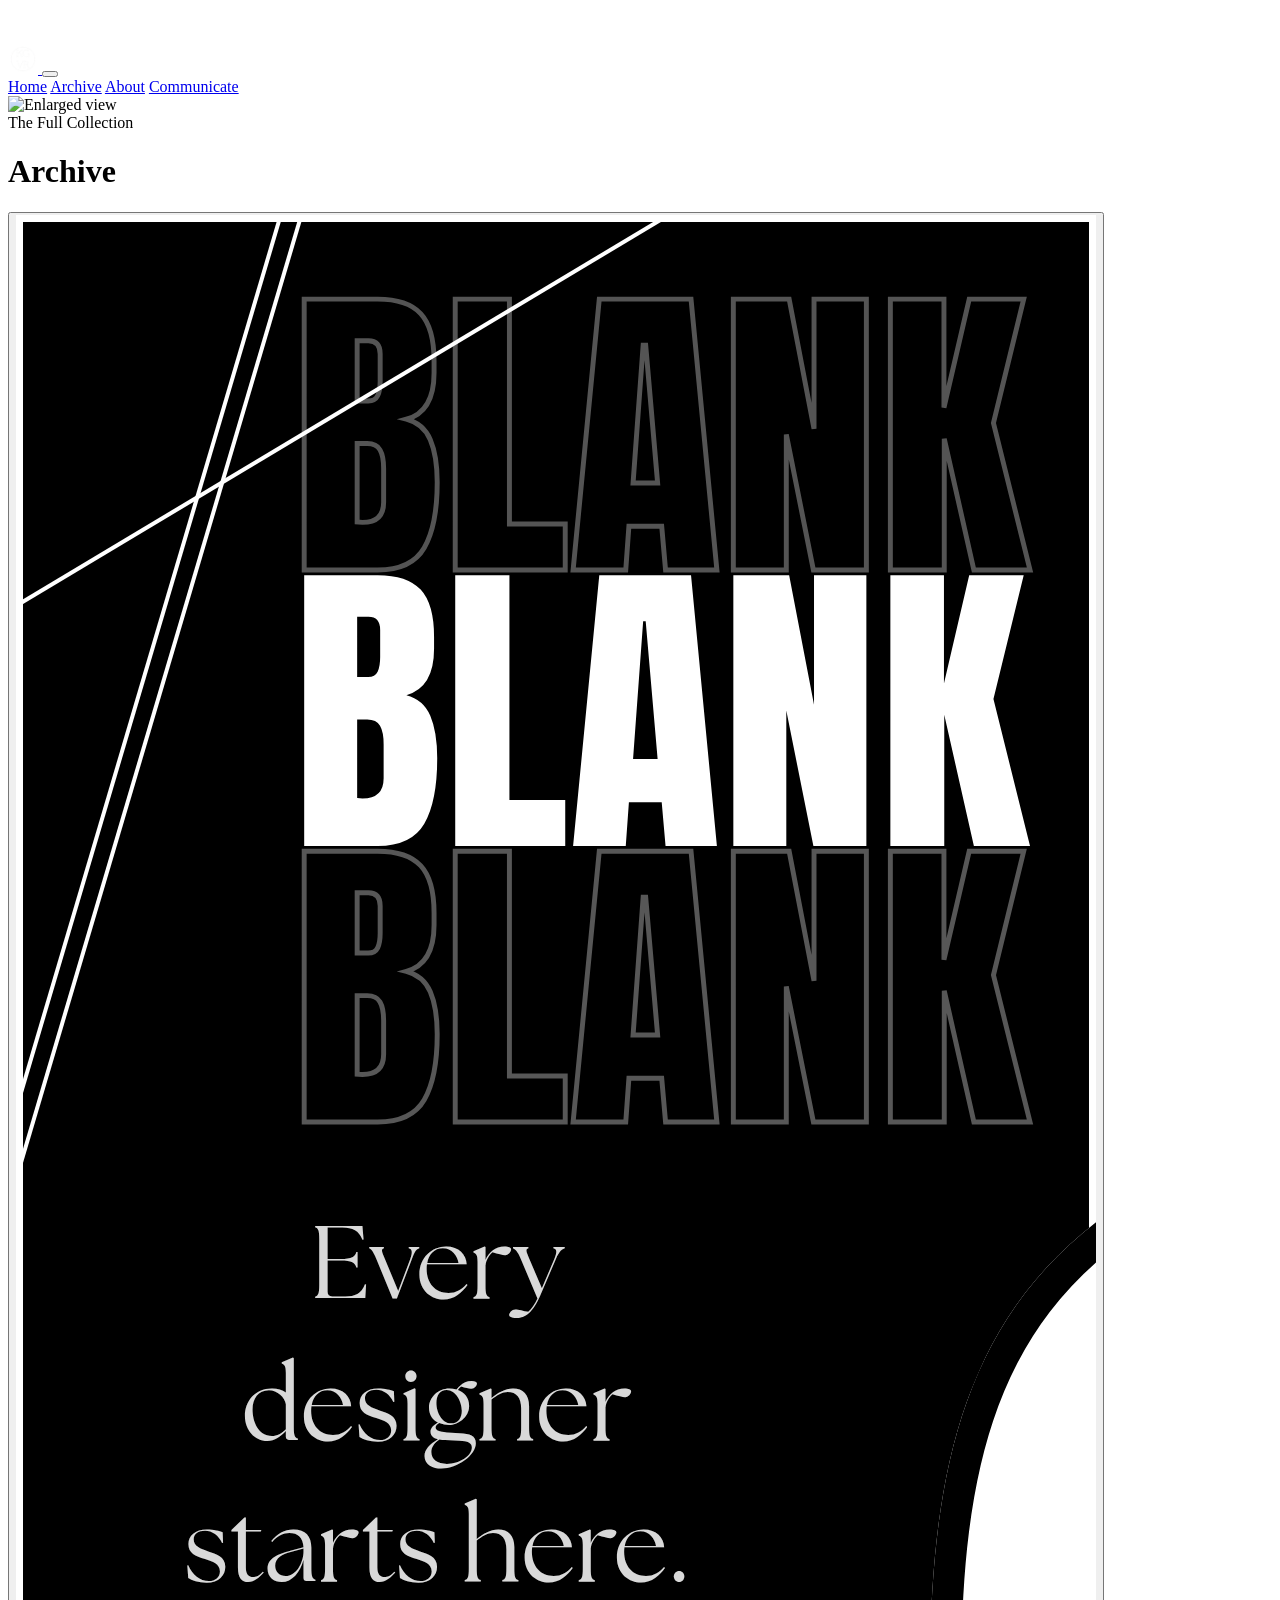
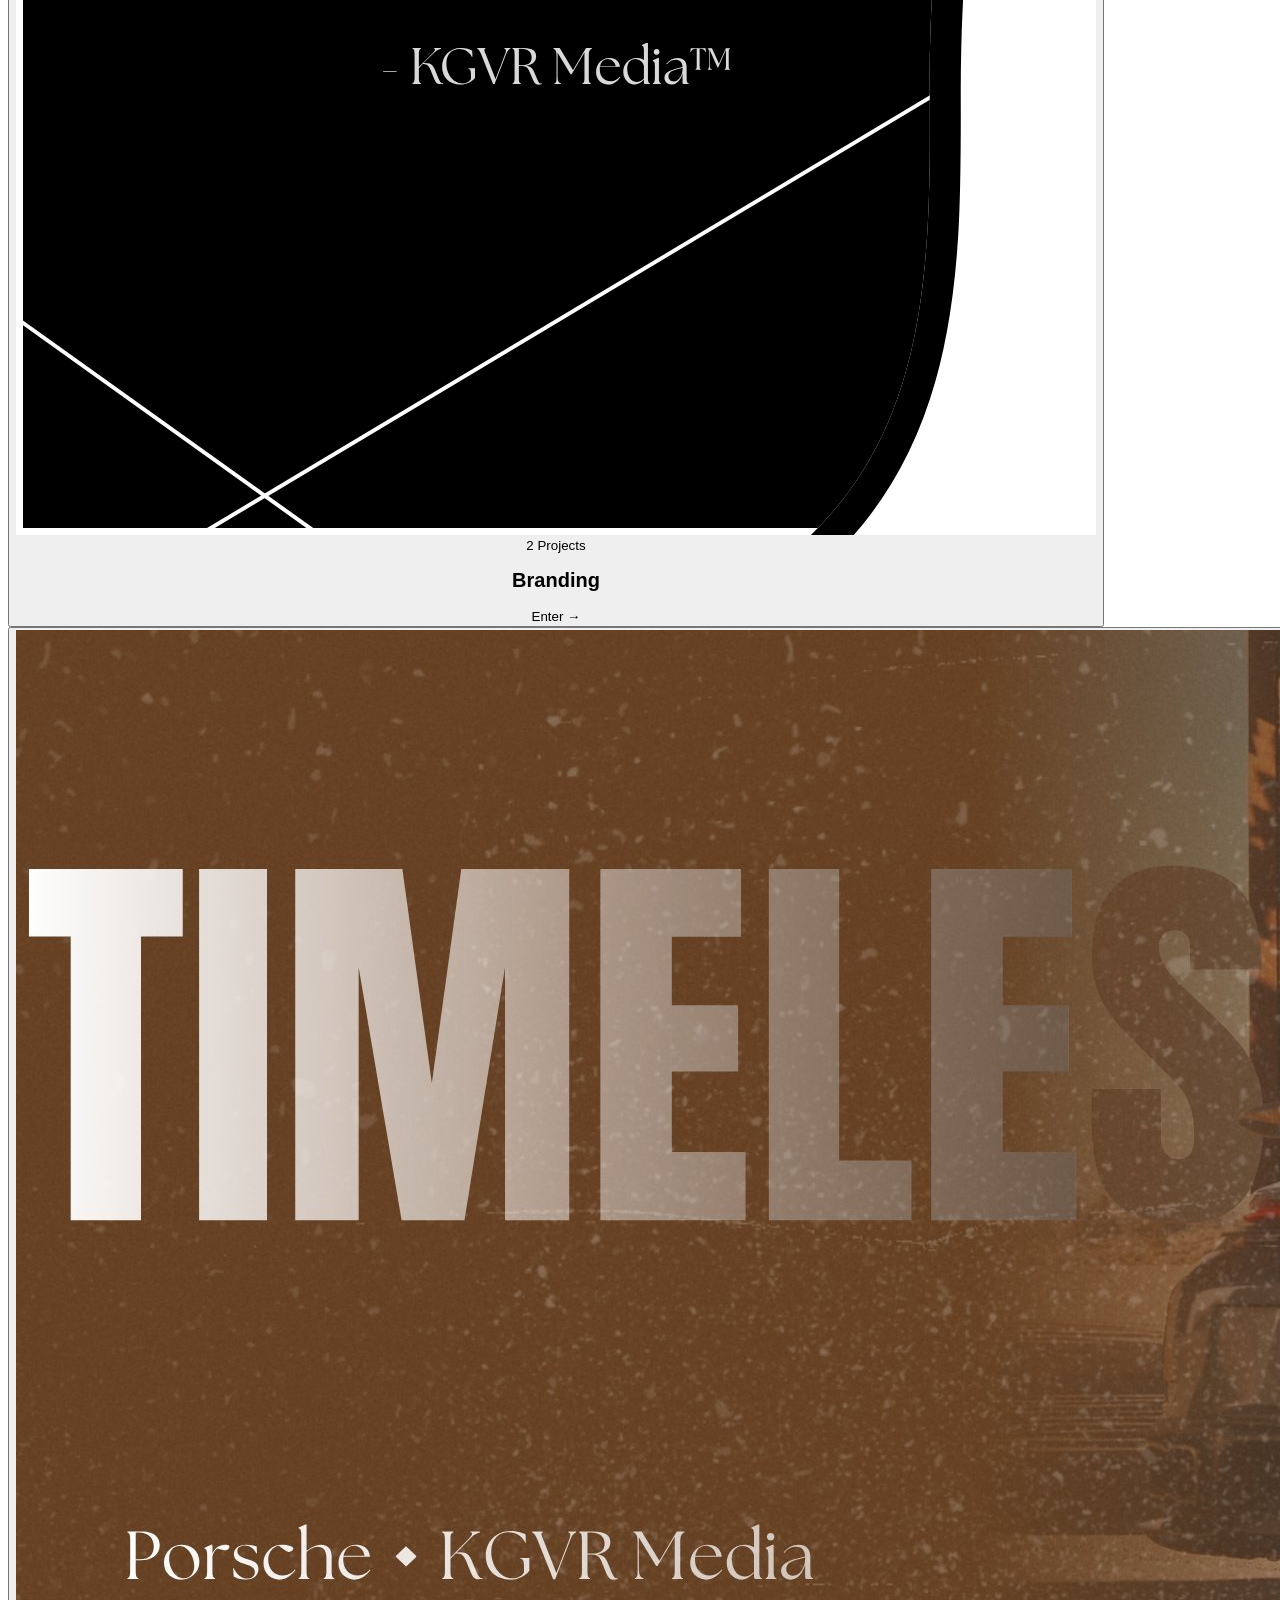
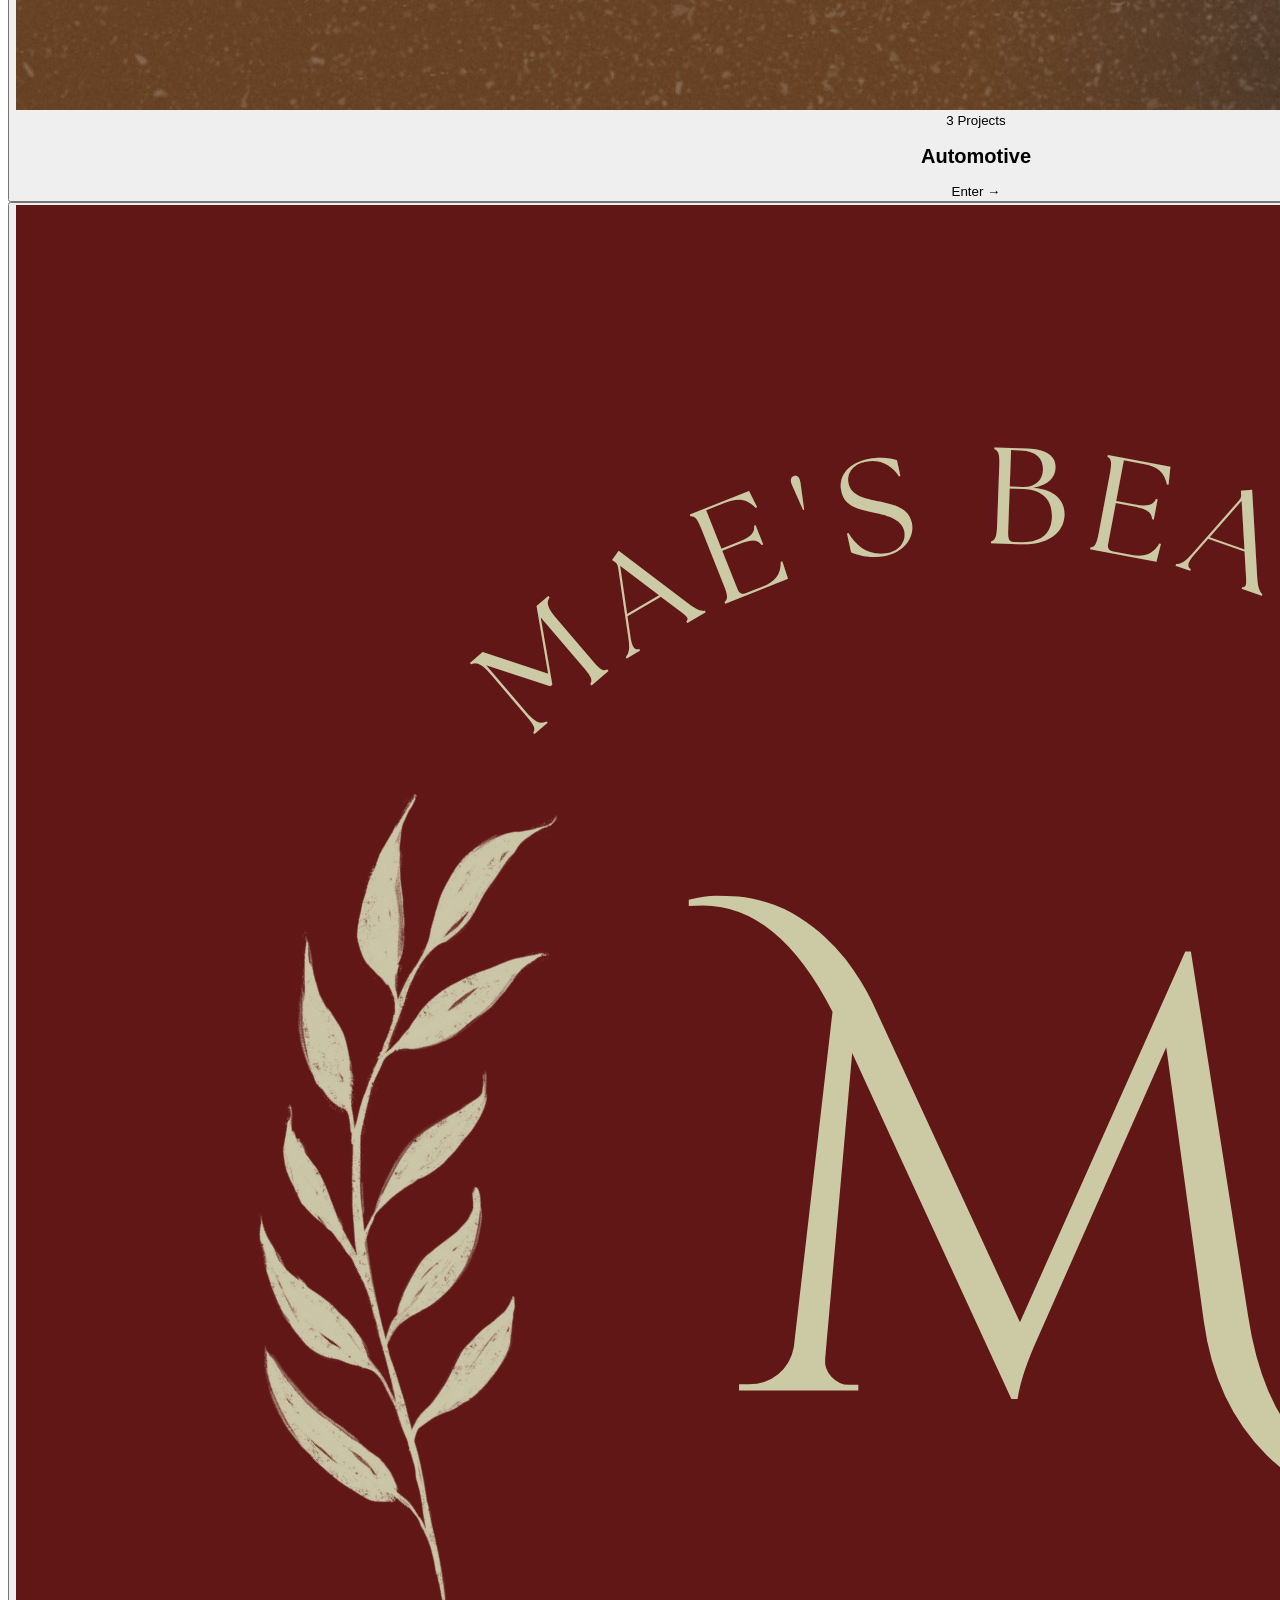
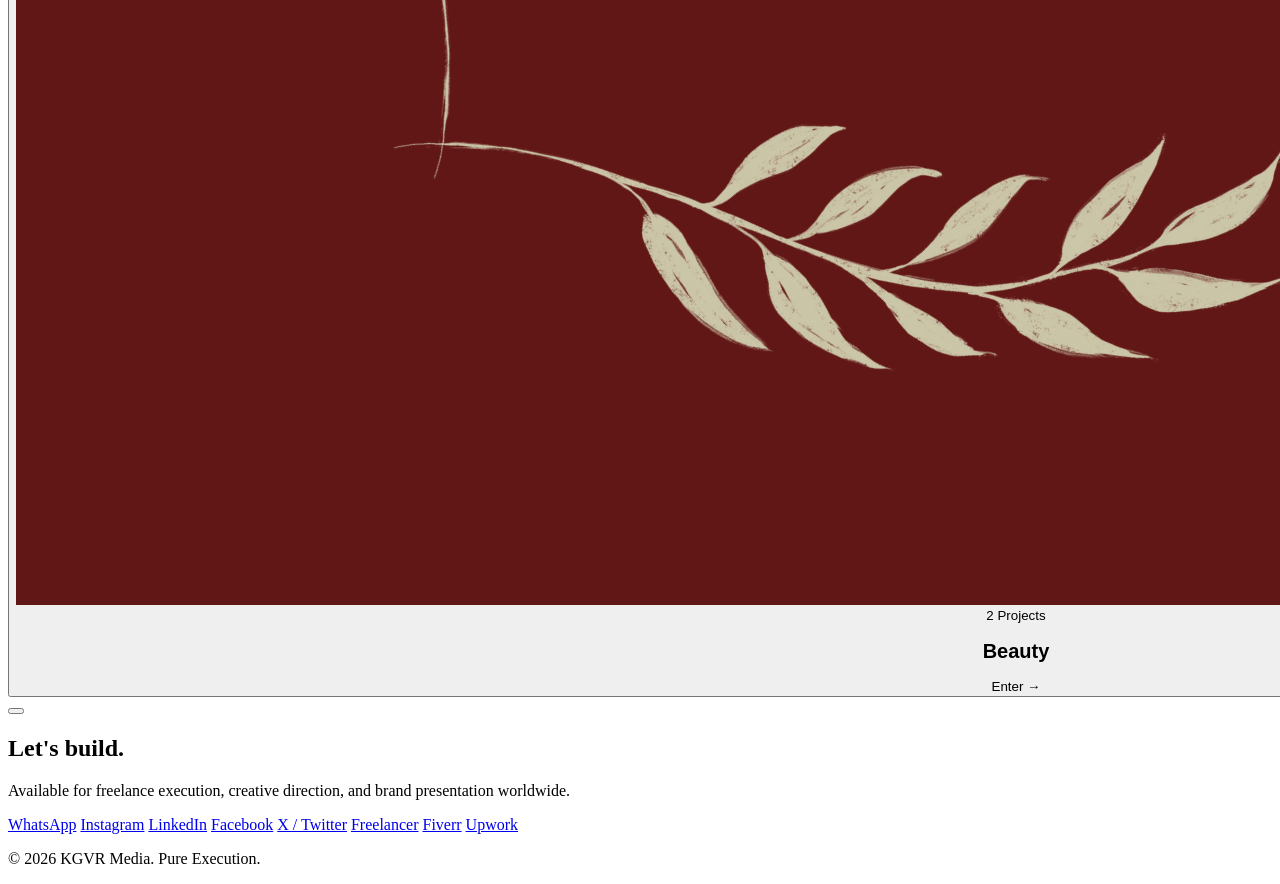
==== commit 6fa2da4d: "Rename archive-3.html to archive.html" ====
--- a/archive.html
+++ b/archive.html
@@ -115,7 +115,7 @@
         <img src="assets/timeless.jpg" alt="" loading="lazy">
         <div class="tile-scrim" aria-hidden="true"></div>
         <div class="tile-content">
-          <span class="tile-count">1 Project</span>
+          <span class="tile-count">3 Projects</span>
           <h2 class="tile-name">Automotive</h2>
           <span class="tile-cta">Enter <span aria-hidden="true">&rarr;</span></span>
         </div>
@@ -126,7 +126,7 @@
         <img src="assets/maes-beauty.png" alt="" loading="lazy">
         <div class="tile-scrim" aria-hidden="true"></div>
         <div class="tile-content">
-          <span class="tile-count">1 Project</span>
+          <span class="tile-count">2 Projects</span>
           <h2 class="tile-name">Beauty</h2>
           <span class="tile-cta">Enter <span aria-hidden="true">&rarr;</span></span>
         </div>
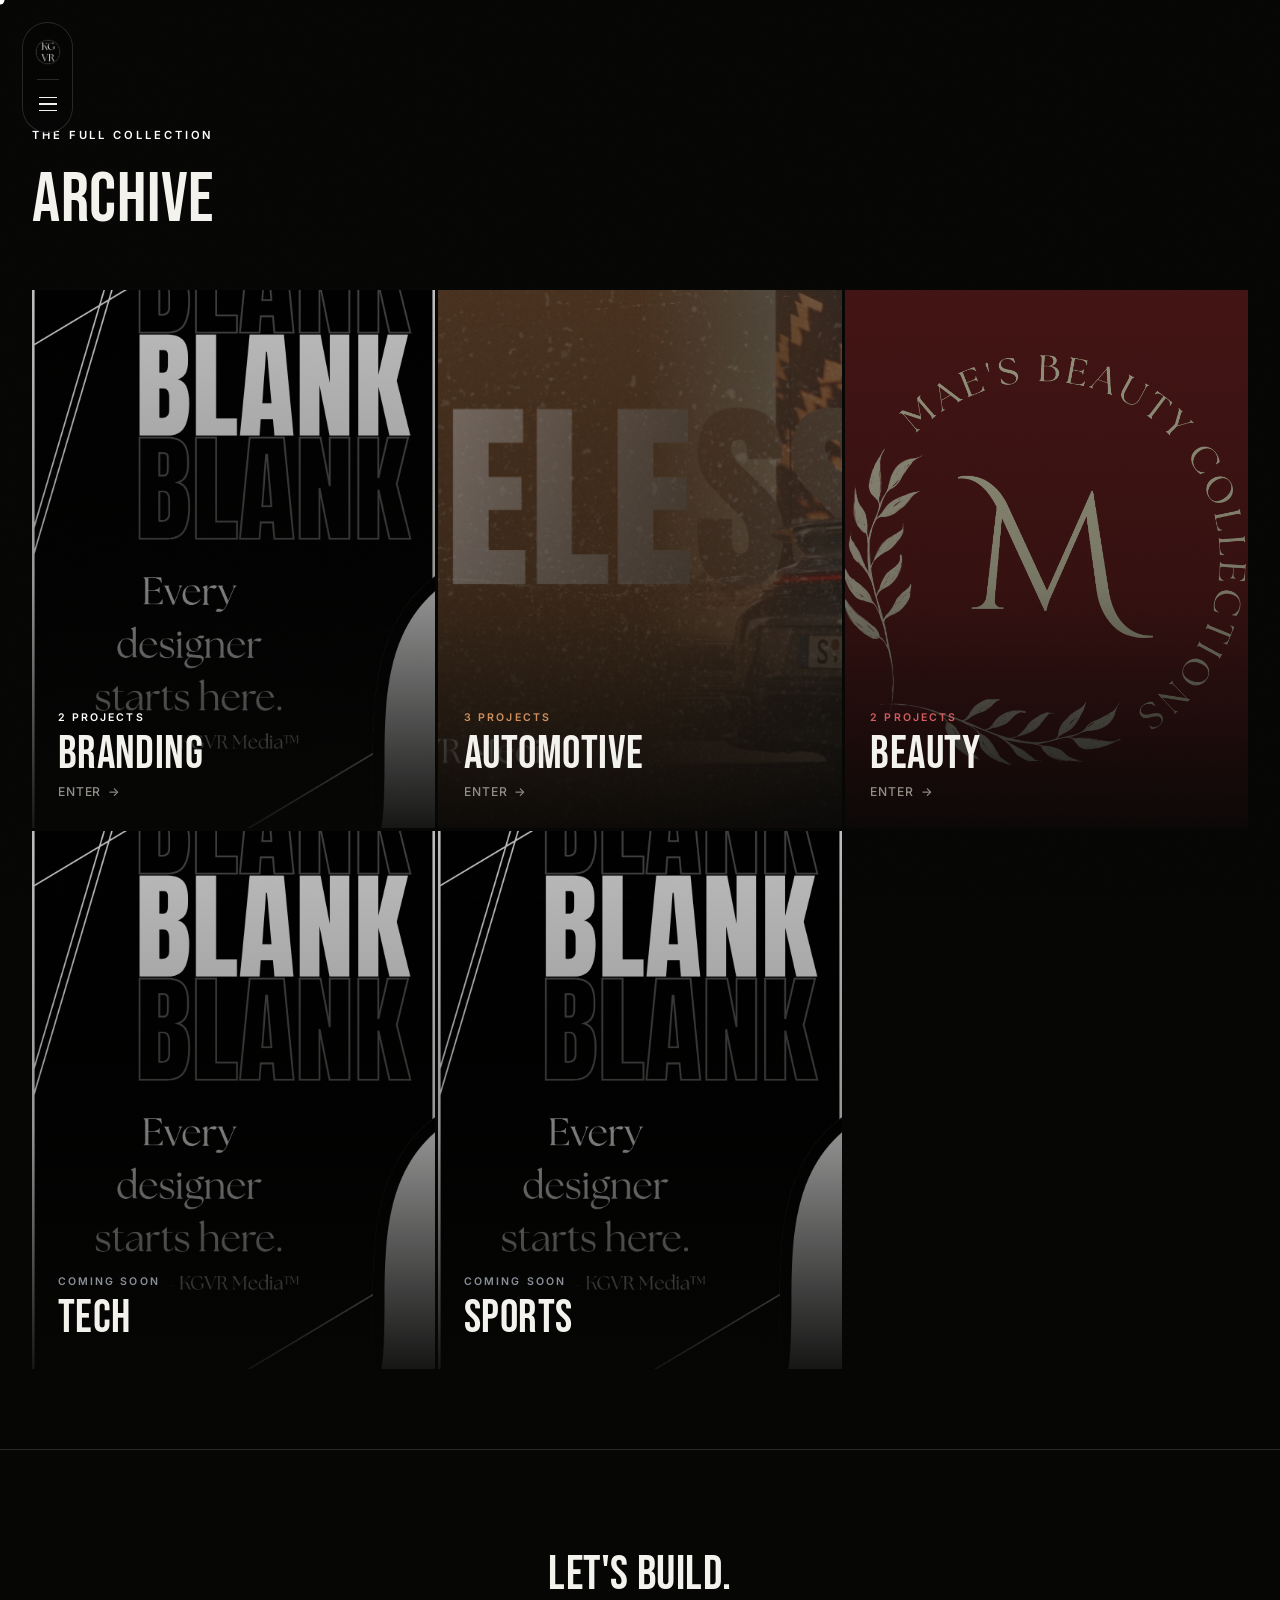
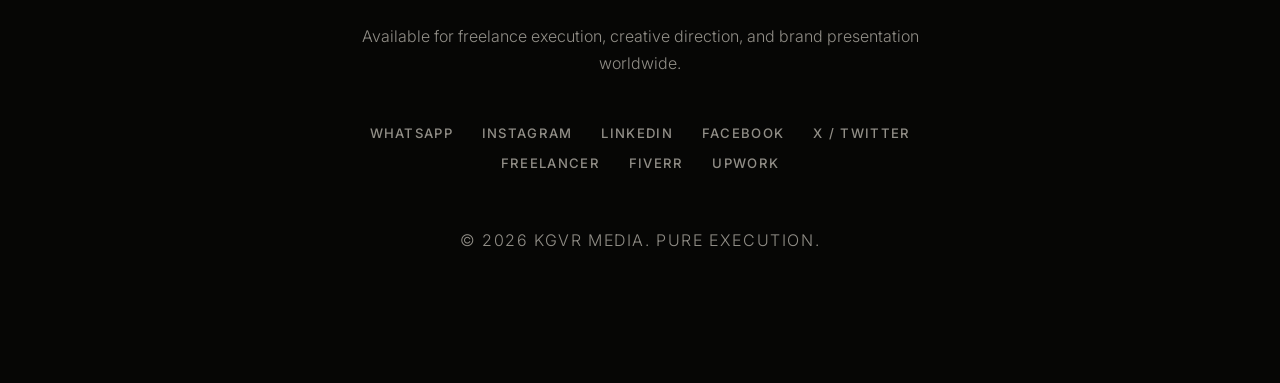
==== commit ba69e297: "Rename archive-4.html to archive.html" ====
--- a/archive.html
+++ b/archive.html
@@ -131,6 +131,26 @@
           <span class="tile-cta">Enter <span aria-hidden="true">&rarr;</span></span>
         </div>
       </button>
+
+      <button type="button" class="category-tile coming-soon" data-category="tech" disabled aria-disabled="true"
+        style="--tile-accent-bright: var(--accent-tech-bright, #8a8f98);">
+        <img src="assets/blank.png" alt="" loading="lazy">
+        <div class="tile-scrim" aria-hidden="true"></div>
+        <div class="tile-content">
+          <span class="tile-count">Coming Soon</span>
+          <h2 class="tile-name">Tech</h2>
+        </div>
+      </button>
+
+      <button type="button" class="category-tile coming-soon" data-category="sports" disabled aria-disabled="true"
+        style="--tile-accent-bright: var(--accent-sports-bright, #8a8f98);">
+        <img src="assets/blank.png" alt="" loading="lazy">
+        <div class="tile-scrim" aria-hidden="true"></div>
+        <div class="tile-content">
+          <span class="tile-count">Coming Soon</span>
+          <h2 class="tile-name">Sports</h2>
+        </div>
+      </button>
     </section>
   </main>
 
--- a/styles.css
+++ b/styles.css
@@ -0,0 +1,541 @@
+/* ═══════════════════════════════════════════
+   DESIGN TOKENS
+   ═══════════════════════════════════════════ */
+:root {
+  --color-bg: #060605;
+  --color-surface: #0d0d0b;
+  --color-surface-raised: #131311;
+
+  --color-text-primary: #f4f2ec;
+  --color-text-secondary: #918e87;
+  --color-text-tertiary: #57554f;
+
+  --color-border: rgba(244, 242, 236, 0.08);
+  --color-border-strong: rgba(244, 242, 236, 0.15);
+  --color-selection-bg: rgba(244, 242, 236, 0.16);
+
+  /* Site-wide neutral chrome accent (category-agnostic) */
+  --color-accent-bright: #ffffff;
+  --color-accent-border: rgba(255, 255, 255, 0.24);
+
+  /* Branding — pulled from BLANK / Obsidian Studio (monochrome brand system) */
+  --accent-branding: #d9d6cd;
+  --accent-branding-bright: #ffffff;
+  --accent-branding-dim: #3d3b37;
+
+  /* Automotive — pulled from TIMELESS × Porsche */
+  --accent-automotive: #94592c;
+  --accent-automotive-bright: #d1905e;
+  --accent-automotive-dim: #382719;
+
+  /* Beauty — pulled from Mae's Beauty Collections */
+  --accent-beauty: #942c2f;
+  --accent-beauty-bright: #d15e61;
+  --accent-beauty-dim: #38191a;
+
+  --font-display: 'Bebas Neue', 'Oswald', 'Arial Narrow', sans-serif;
+  --font-body: 'Inter', -apple-system, BlinkMacSystemFont, 'Helvetica Neue', Arial, sans-serif;
+
+  --ease-smooth: cubic-bezier(0.16, 1, 0.3, 1);
+  --ease-fast: cubic-bezier(0.4, 0, 0.2, 1);
+}
+
+*, *::before, *::after {
+  box-sizing: border-box;
+  margin: 0;
+  padding: 0;
+  -webkit-tap-highlight-color: transparent;
+}
+
+html { scroll-behavior: smooth; background: var(--color-bg); }
+
+body {
+  background: var(--color-bg);
+  color: var(--color-text-primary);
+  font-family: var(--font-body);
+  font-weight: 300;
+  overflow-x: hidden;
+  -webkit-font-smoothing: antialiased;
+}
+
+body.modal-open { overflow: hidden; }
+a { color: inherit; }
+button { font: inherit; color: inherit; background: none; border: none; }
+
+:focus-visible { outline: 2px solid var(--color-accent-bright); outline-offset: 3px; }
+::selection { background: var(--color-selection-bg); color: var(--color-text-primary); }
+
+@media (prefers-reduced-motion: reduce) {
+  *, *::before, *::after {
+    animation-duration: 0.01ms !important;
+    transition-duration: 0.01ms !important;
+    scroll-behavior: auto !important;
+  }
+}
+
+.visually-hidden {
+  position: absolute; width: 1px; height: 1px; overflow: hidden;
+  clip: rect(0,0,0,0); white-space: nowrap; border: 0; padding: 0; margin: -1px;
+}
+
+/* ═══════════════════════════════════════════
+   GRAIN
+   ═══════════════════════════════════════════ */
+.grain {
+  position: fixed; inset: 0; z-index: 5; pointer-events: none;
+  opacity: 0.035; mix-blend-mode: overlay;
+  background-image: url("data:image/svg+xml,%3Csvg xmlns='http://www.w3.org/2000/svg' width='150' height='150'%3E%3Cfilter id='n'%3E%3CfeTurbulence type='fractalNoise' baseFrequency='0.9' numOctaves='2' stitchTiles='stitch'/%3E%3C/filter%3E%3Crect width='100%25' height='100%25' filter='url(%23n)'/%3E%3C/svg%3E");
+}
+
+/* ═══════════════════════════════════════════
+   CUSTOM CURSOR — shifts per category via --cursor-color
+   ═══════════════════════════════════════════ */
+.cursor-dot {
+  position: fixed; top: 0; left: 0; width: 9px; height: 9px; border-radius: 50%;
+  background: var(--cursor-color, var(--color-accent-bright));
+  pointer-events: none; z-index: 100000;
+  transform: translate3d(-50%, -50%, 0);
+  transition: width 0.25s var(--ease-fast), height 0.25s var(--ease-fast),
+              background 0.3s var(--ease-fast), border-color 0.3s var(--ease-fast);
+  display: none;
+}
+@media (hover: hover) and (pointer: fine) {
+  .cursor-dot { display: block; }
+  html, body, a, button { cursor: none; }
+}
+.cursor-dot.grow {
+  width: 46px; height: 46px; background: transparent;
+  border: 1px solid var(--cursor-color, var(--color-accent-bright));
+}
+
+/* ═══════════════════════════════════════════
+   PRELOADER — stacked ghost/solid flicker (BLANK poster homage)
+   ═══════════════════════════════════════════ */
+.page-transition {
+  position: fixed; inset: 0; z-index: 100001; background: var(--color-bg);
+  display: flex; align-items: center; justify-content: center;
+  transition: transform 0.7s var(--ease-smooth);
+}
+.page-transition.no-transition { transition: none; }
+
+.preloader-stack {
+  display: flex; flex-direction: column; align-items: center;
+  line-height: 0.82;
+}
+.pl-line {
+  font-family: var(--font-display);
+  font-weight: 400;
+  font-size: clamp(3.4rem, 17vw, 7.5rem);
+  letter-spacing: 0.03em;
+  display: block;
+  margin: -0.05em 0;
+}
+.pl-ghost {
+  color: transparent;
+  -webkit-text-stroke: 1.5px rgba(244, 242, 236, 0.28);
+  text-stroke: 1.5px rgba(244, 242, 236, 0.28);
+}
+.pl-solid {
+  color: var(--color-text-primary);
+  position: relative; z-index: 1;
+}
+@media (prefers-reduced-motion: no-preference) {
+  .pl-solid { animation: flickerSolid 1.15s steps(1) both; }
+  .pl-ghost { animation: flickerGhost 1.15s steps(1) both; }
+  .pl-ghost:nth-of-type(3) { animation-delay: 0.04s; }
+}
+@keyframes flickerSolid {
+  0%   { opacity: 0; }
+  8%   { opacity: 1; }
+  16%  { opacity: 0.15; }
+  24%  { opacity: 1; }
+  30%  { opacity: 0.2; }
+  38%  { opacity: 1; }
+  46%  { opacity: 0.3; }
+  52%  { opacity: 1; }
+  100% { opacity: 1; }
+}
+@keyframes flickerGhost {
+  0%   { opacity: 0; }
+  10%  { opacity: 1; }
+  20%  { opacity: 0.3; }
+  28%  { opacity: 1; }
+  45%  { opacity: 0.4; }
+  60%  { opacity: 1; }
+  100% { opacity: 1; }
+}
+
+/* ═══════════════════════════════════════════
+   FLOATING PILL NAV — vertical, draggable
+   ═══════════════════════════════════════════ */
+.nav-pill {
+  position: fixed; top: 22px; left: 22px; z-index: 2002;
+  display: flex; flex-direction: column; align-items: center; gap: 0.7rem;
+  background: rgba(6, 6, 5, 0.62);
+  backdrop-filter: blur(16px); -webkit-backdrop-filter: blur(16px);
+  border: 1px solid var(--color-border-strong); border-radius: 999px;
+  padding: 0.9rem 0.6rem;
+  touch-action: none;
+  cursor: grab;
+  transition: border-color 0.3s var(--ease-fast);
+}
+.nav-pill:hover { border-color: var(--color-accent-border); }
+.nav-pill.dragging { cursor: grabbing; transition: none; }
+
+.pill-logo { display: flex; text-decoration: none; }
+.pill-logo img { height: 30px; width: 30px; border-radius: 50%; display: block; object-fit: cover; }
+
+.pill-divider { width: 22px; height: 1px; background: var(--color-border-strong); }
+
+.pill-toggle {
+  padding: 6px;
+  display: flex; flex-direction: column; gap: 5px;
+  cursor: pointer;
+}
+.pill-toggle span {
+  width: 18px; height: 1.5px;
+  background: var(--color-text-primary);
+  transition: all 0.3s cubic-bezier(0.25, 0.46, 0.45, 0.94);
+  display: block;
+}
+.pill-toggle.active span:nth-child(1) { transform: translateY(6.5px) rotate(45deg); }
+.pill-toggle.active span:nth-child(2) { opacity: 0; transform: scaleX(0); }
+.pill-toggle.active span:nth-child(3) { transform: translateY(-6.5px) rotate(-45deg); }
+
+.pill-panel {
+  position: fixed; top: 86px; left: 22px; z-index: 2001;
+  min-width: 190px;
+  background: rgba(9, 9, 8, 0.72);
+  backdrop-filter: blur(18px); -webkit-backdrop-filter: blur(18px);
+  border: 1px solid var(--color-border-strong); border-radius: 18px;
+  padding: 1.3rem 1.5rem;
+  display: flex; flex-direction: column; gap: 1.05rem;
+  transform-origin: top left;
+  transform: scale(0.9) translateY(-8px);
+  opacity: 0; visibility: hidden;
+  transition: transform 0.45s var(--ease-smooth), opacity 0.3s var(--ease-fast), visibility 0.3s;
+}
+.pill-panel.open { transform: scale(1) translateY(0); opacity: 1; visibility: visible; }
+.pill-panel a {
+  font-family: var(--font-body); font-size: 0.92rem; font-weight: 400; letter-spacing: 0.01em;
+  color: var(--color-text-secondary); text-decoration: none; width: fit-content; position: relative;
+  transition: color 0.3s var(--ease-fast);
+}
+.pill-panel a::after {
+  content: ''; position: absolute; left: 0; bottom: -3px; width: 100%; height: 1px;
+  background: var(--color-accent-bright); transform: scaleX(0); transform-origin: left;
+  transition: transform 0.4s var(--ease-smooth);
+}
+.pill-panel a:hover { color: var(--color-text-primary); }
+.pill-panel a:hover::after { transform: scaleX(1); }
+
+/* ═══════════════════════════════════════════
+   HERO
+   ═══════════════════════════════════════════ */
+.hero {
+  position: relative; height: 100vh; overflow: hidden;
+  display: flex; align-items: center; justify-content: center; text-align: center;
+}
+.hero-video {
+  position: absolute; inset: 0; width: 100%; height: 100%;
+  object-fit: cover; opacity: 0.4; z-index: 0;
+}
+.hero-overlay {
+  position: absolute; inset: 0;
+  background: linear-gradient(180deg, rgba(6,6,5,0.55) 0%, rgba(6,6,5,0.5) 45%, rgba(6,6,5,0.9) 100%);
+  z-index: 1;
+}
+.hero-content { position: relative; z-index: 2; padding: 0 20px; }
+.hero-eyebrow {
+  font-family: var(--font-body); font-size: 0.72rem; font-weight: 600;
+  letter-spacing: 0.32em; text-transform: uppercase;
+  color: var(--color-text-secondary); margin-bottom: 1.6rem;
+}
+.hero-title {
+  font-family: var(--font-display); font-weight: 400; text-transform: uppercase;
+  color: var(--color-text-primary);
+  font-size: clamp(3.4rem, 13vw, 9rem);
+  line-height: 0.94; letter-spacing: 0.01em;
+}
+.hero-scroll-cue {
+  position: absolute; bottom: 2.5rem; left: 50%; transform: translateX(-50%);
+  z-index: 2; width: 1px; height: 46px;
+  background: linear-gradient(180deg, var(--color-text-secondary), transparent);
+}
+
+/* ═══════════════════════════════════════════
+   SECTIONS / SHARED
+   ═══════════════════════════════════════════ */
+.section-container { max-width: 1400px; margin: 0 auto; padding: 6rem 2rem; }
+
+.eyebrow {
+  display: block; font-family: var(--font-body); font-size: 0.7rem; font-weight: 600;
+  letter-spacing: 0.26em; text-transform: uppercase; color: var(--color-accent-bright);
+  margin-bottom: 1rem;
+}
+
+/* ═══════════════════════════════════════════
+   HOMEPAGE — BLURRED TEASER GRID + ENTER ARCHIVE PILL
+   ═══════════════════════════════════════════ */
+.teaser-wrap {
+  position: relative;
+  max-width: 900px; margin: 0 auto;
+  aspect-ratio: 1 / 1; max-height: 72vh;
+  border-radius: 6px; overflow: hidden;
+  border: 1px solid var(--color-border);
+}
+.teaser-grid {
+  position: absolute; inset: 0;
+  display: grid; grid-template-columns: repeat(2, 1fr); grid-template-rows: repeat(2, 1fr);
+  gap: 2px; background: var(--color-bg);
+}
+.teaser-cell { overflow: hidden; position: relative; }
+.teaser-cell img {
+  width: 100%; height: 100%; object-fit: cover;
+  filter: blur(30px) saturate(1.15);
+  transform: scale(1.25);
+}
+.teaser-scrim {
+  position: absolute; inset: 0;
+  background: radial-gradient(ellipse at center, rgba(6,6,5,0.25) 0%, rgba(6,6,5,0.55) 100%);
+}
+
+.enter-archive-pill {
+  position: absolute; top: 50%; left: 50%; transform: translate(-50%, -50%);
+  z-index: 2;
+  display: inline-flex; align-items: center; gap: 0.55rem;
+  padding: 1rem 1.9rem;
+  border-radius: 999px;
+  background: rgba(6, 6, 5, 0.4);
+  backdrop-filter: blur(18px) saturate(1.2); -webkit-backdrop-filter: blur(18px) saturate(1.2);
+  border: 1px solid rgba(244, 242, 236, 0.35);
+  box-shadow: 0 12px 34px rgba(0,0,0,0.4);
+  font-family: var(--font-display); font-weight: 400; letter-spacing: 0.05em;
+  font-size: 1.1rem; text-transform: uppercase;
+  color: var(--color-text-primary); text-decoration: none;
+  touch-action: none; cursor: grab;
+  transition: border-color 0.3s var(--ease-fast), background 0.3s var(--ease-fast);
+}
+.enter-archive-pill:hover { border-color: rgba(244,242,236,0.65); background: rgba(6,6,5,0.55); }
+.enter-archive-pill.dragging { cursor: grabbing; transition: none; }
+.enter-archive-pill .arrow { font-size: 0.95em; }
+
+/* ═══════════════════════════════════════════
+   ABOUT
+   ═══════════════════════════════════════════ */
+.about-section {
+  max-width: 620px; margin: 7rem auto 0; text-align: center;
+  border-top: 1px solid var(--color-border-strong); padding-top: 3.5rem;
+}
+.about-section h2 {
+  font-family: var(--font-display); font-weight: 400; text-transform: uppercase;
+  font-size: clamp(1.9rem, 3.6vw, 2.8rem);
+  margin-bottom: 1.4rem; color: var(--color-text-primary); letter-spacing: 0.01em;
+}
+.about-section p {
+  color: var(--color-text-secondary); line-height: 1.75; font-size: 1rem; font-weight: 300;
+}
+
+/* ═══════════════════════════════════════════
+   FOOTER — plain, centered
+   ═══════════════════════════════════════════ */
+footer.section-container {
+  border-top: 1px solid var(--color-border-strong);
+  padding-top: 6rem; padding-bottom: 5rem;
+}
+.footer-inner { max-width: 560px; margin: 0 auto; text-align: center; }
+.footer-inner h2 {
+  font-family: var(--font-display); font-weight: 400; text-transform: uppercase;
+  font-size: clamp(2.2rem, 4vw, 3rem); letter-spacing: 0.01em; margin-bottom: 1.25rem;
+}
+.footer-inner > p {
+  color: var(--color-text-secondary); margin-bottom: 3rem; font-size: 1rem; line-height: 1.7; font-weight: 300;
+}
+.contact-list {
+  display: flex; flex-wrap: wrap; justify-content: center; gap: 0.9rem 1.8rem;
+  margin-bottom: 3.5rem;
+}
+.contact-list a {
+  text-decoration: none; color: var(--color-text-secondary);
+  font-family: var(--font-body); font-size: 0.82rem; font-weight: 500;
+  letter-spacing: 0.1em; text-transform: uppercase;
+  transition: color 0.3s var(--ease-fast);
+}
+.contact-list a:hover { color: var(--color-text-primary); }
+.footer-copyright {
+  color: var(--color-text-tertiary); font-size: 0.72rem; letter-spacing: 0.1em; text-transform: uppercase;
+}
+
+/* ═══════════════════════════════════════════
+   ARCHIVE — HEADER + CATEGORY TILES
+   ═══════════════════════════════════════════ */
+.archive-container { max-width: 1400px; margin: 0 auto; padding: 8rem 2rem 5rem; }
+.archive-header { margin-bottom: 3rem; }
+.archive-header h1 {
+  font-family: var(--font-display); font-weight: 400; text-transform: uppercase;
+  font-size: clamp(2.6rem, 6vw, 4.4rem); letter-spacing: 0.01em;
+}
+
+.category-grid {
+  display: grid; grid-template-columns: repeat(3, 1fr); gap: 3px;
+}
+.category-tile {
+  position: relative; aspect-ratio: 3 / 4; overflow: hidden;
+  display: block; width: 100%; text-align: left;
+  background: var(--color-surface);
+}
+.category-tile img {
+  position: absolute; inset: 0; width: 100%; height: 100%; object-fit: cover;
+  filter: saturate(0.85) brightness(0.82);
+  transition: transform 1s var(--ease-smooth), filter 0.6s var(--ease-fast);
+}
+.category-tile:hover img, .category-tile:focus-visible img {
+  transform: scale(1.06);
+  filter: saturate(1.05) brightness(0.92);
+}
+.tile-scrim {
+  position: absolute; inset: 0;
+  background: linear-gradient(180deg, rgba(6,6,5,0.1) 0%, rgba(6,6,5,0.3) 55%, rgba(6,6,5,0.92) 100%);
+}
+.tile-content {
+  position: absolute; left: 0; right: 0; bottom: 0; padding: 1.8rem 1.6rem;
+  display: flex; flex-direction: column; gap: 0.5rem;
+}
+.tile-count {
+  font-family: var(--font-body); font-size: 0.66rem; font-weight: 600;
+  letter-spacing: 0.2em; text-transform: uppercase; color: var(--tile-accent-bright, var(--color-accent-bright));
+}
+.tile-name {
+  font-family: var(--font-display); font-weight: 400; text-transform: uppercase;
+  font-size: clamp(1.9rem, 4vw, 2.9rem); letter-spacing: 0.01em; line-height: 0.95;
+  color: var(--color-text-primary);
+}
+.tile-cta {
+  display: inline-flex; align-items: center; gap: 0.4rem;
+  font-family: var(--font-body); font-size: 0.76rem; font-weight: 500;
+  letter-spacing: 0.08em; text-transform: uppercase; color: var(--color-text-secondary);
+  transition: color 0.3s var(--ease-fast), gap 0.3s var(--ease-fast);
+}
+.category-tile:hover .tile-cta, .category-tile:focus-visible .tile-cta {
+  color: var(--tile-accent-bright, var(--color-accent-bright)); gap: 0.6rem;
+}
+
+/* ═══════════════════════════════════════════
+   CATEGORY OVERLAY — fullscreen gallery
+   ═══════════════════════════════════════════ */
+.category-overlay {
+  position: fixed; inset: 0; z-index: 3000;
+  opacity: 0; visibility: hidden; pointer-events: none;
+  transition: opacity 0.5s var(--ease-fast), visibility 0.5s;
+}
+.category-overlay.open { opacity: 1; visibility: visible; pointer-events: all; }
+.overlay-backdrop {
+  position: absolute; inset: 0;
+  background: rgba(6, 6, 5, 0.6);
+  backdrop-filter: blur(36px) saturate(1.1); -webkit-backdrop-filter: blur(36px) saturate(1.1);
+}
+.overlay-close {
+  position: absolute; top: 20px; right: 20px; z-index: 2;
+  width: 44px; height: 44px; border-radius: 999px;
+  background: rgba(244, 242, 236, 0.08);
+  backdrop-filter: blur(14px); -webkit-backdrop-filter: blur(14px);
+  border: 1px solid var(--color-border-strong);
+  display: flex; align-items: center; justify-content: center;
+  cursor: pointer;
+  transition: border-color 0.3s var(--ease-fast), background 0.3s var(--ease-fast);
+}
+.overlay-close:hover {
+  border-color: var(--overlay-accent-bright, var(--color-accent-bright));
+  background: rgba(244, 242, 236, 0.15);
+}
+.overlay-close .x-icon { position: relative; width: 16px; height: 16px; }
+.overlay-close .x-icon span {
+  position: absolute; top: 50%; left: 0; width: 100%; height: 1.5px;
+  background: var(--color-text-primary); transform-origin: center;
+}
+.overlay-close .x-icon span:nth-child(1) { transform: rotate(45deg); }
+.overlay-close .x-icon span:nth-child(2) { transform: rotate(-45deg); }
+
+.overlay-inner {
+  position: relative; z-index: 1; height: 100%; overflow-y: auto;
+  max-width: 1400px; width: 100%; margin: 0 auto;
+  padding: 6rem 2rem 4rem;
+}
+.overlay-heading {
+  font-family: var(--font-display); font-weight: 400; text-transform: uppercase;
+  font-size: clamp(2rem, 5vw, 3.2rem); letter-spacing: 0.01em;
+  color: var(--color-text-primary);
+  position: relative; display: inline-block; padding-bottom: 0.7rem;
+  margin-bottom: 2.5rem;
+}
+.overlay-heading::after {
+  content: ''; position: absolute; left: 0; bottom: 0; width: 56px; height: 2px;
+  background: var(--overlay-accent-bright, var(--color-accent-bright));
+}
+
+.overlay-grid { column-gap: 1.1rem; }
+.overlay-grid.cols-4 { columns: 4; }
+.overlay-grid.cols-2 { columns: 2; max-width: 1000px; margin: 0 auto; }
+.overlay-grid.cols-1 { columns: 1; max-width: 720px; margin: 0 auto; }
+
+.overlay-item {
+  position: relative; break-inside: avoid; margin-bottom: 1.1rem;
+  border-radius: 3px; overflow: hidden; background: var(--color-surface);
+}
+.overlay-item img { display: block; width: 100%; height: auto; cursor: zoom-in; }
+
+.caption-pill {
+  position: absolute; left: 10px; bottom: 10px; max-width: calc(100% - 20px);
+  display: flex; flex-direction: column; gap: 0.1rem;
+  padding: 0.5rem 0.9rem; border-radius: 999px;
+  background: rgba(244, 242, 236, 0.1);
+  backdrop-filter: blur(14px); -webkit-backdrop-filter: blur(14px);
+  border: 1px solid rgba(244, 242, 236, 0.14);
+}
+.caption-pill .client {
+  font-family: var(--font-body); font-size: 0.72rem; font-weight: 600; letter-spacing: 0.02em;
+  color: var(--item-accent-bright, var(--overlay-accent-bright, var(--color-accent-bright)));
+  white-space: nowrap; overflow: hidden; text-overflow: ellipsis;
+}
+.caption-pill .concept {
+  font-family: var(--font-body); font-size: 0.62rem; letter-spacing: 0.03em;
+  color: var(--color-text-primary); opacity: 0.85;
+  white-space: nowrap; overflow: hidden; text-overflow: ellipsis;
+}
+
+/* ═══════════════════════════════════════════
+   LIGHTBOX
+   ═══════════════════════════════════════════ */
+.lightbox {
+  position: fixed; inset: 0; background: rgba(6,6,5,0.95);
+  backdrop-filter: blur(25px); -webkit-backdrop-filter: blur(25px);
+  z-index: 9999; display: flex; align-items: center; justify-content: center;
+  opacity: 0; pointer-events: none; transition: opacity 0.35s var(--ease-fast);
+}
+.lightbox.active { opacity: 1; pointer-events: all; }
+.lightbox-content { max-width: 90vw; max-height: 85vh; }
+.lightbox-content img {
+  max-width: 100%; max-height: 85vh; object-fit: contain; border-radius: 4px;
+  box-shadow: 0 30px 60px rgba(0,0,0,0.4);
+}
+
+/* ═══════════════════════════════════════════
+   RESPONSIVE
+   ═══════════════════════════════════════════ */
+@media (max-width: 900px) {
+  .about-section { margin-top: 5rem; }
+  .category-grid { grid-template-columns: 1fr; }
+  .category-tile { aspect-ratio: 4 / 5; }
+  .overlay-grid.cols-4, .overlay-grid.cols-2 { columns: 2; max-width: none; margin: 0; }
+}
+@media (max-width: 768px) {
+  .section-container { padding: 4.5rem 1.5rem; }
+  .nav-pill { top: 16px; left: 16px; }
+  .archive-container { padding: 6.5rem 1.5rem 3rem; }
+  .archive-header { margin-bottom: 2rem; }
+  .overlay-inner { padding: 5.5rem 1.25rem 3rem; }
+  .overlay-grid { column-gap: 0.7rem; }
+  .overlay-item { margin-bottom: 0.7rem; }
+  .teaser-wrap { max-height: 60vh; }
+  footer.section-container { padding-top: 4.5rem; padding-bottom: 3.5rem; }
+}
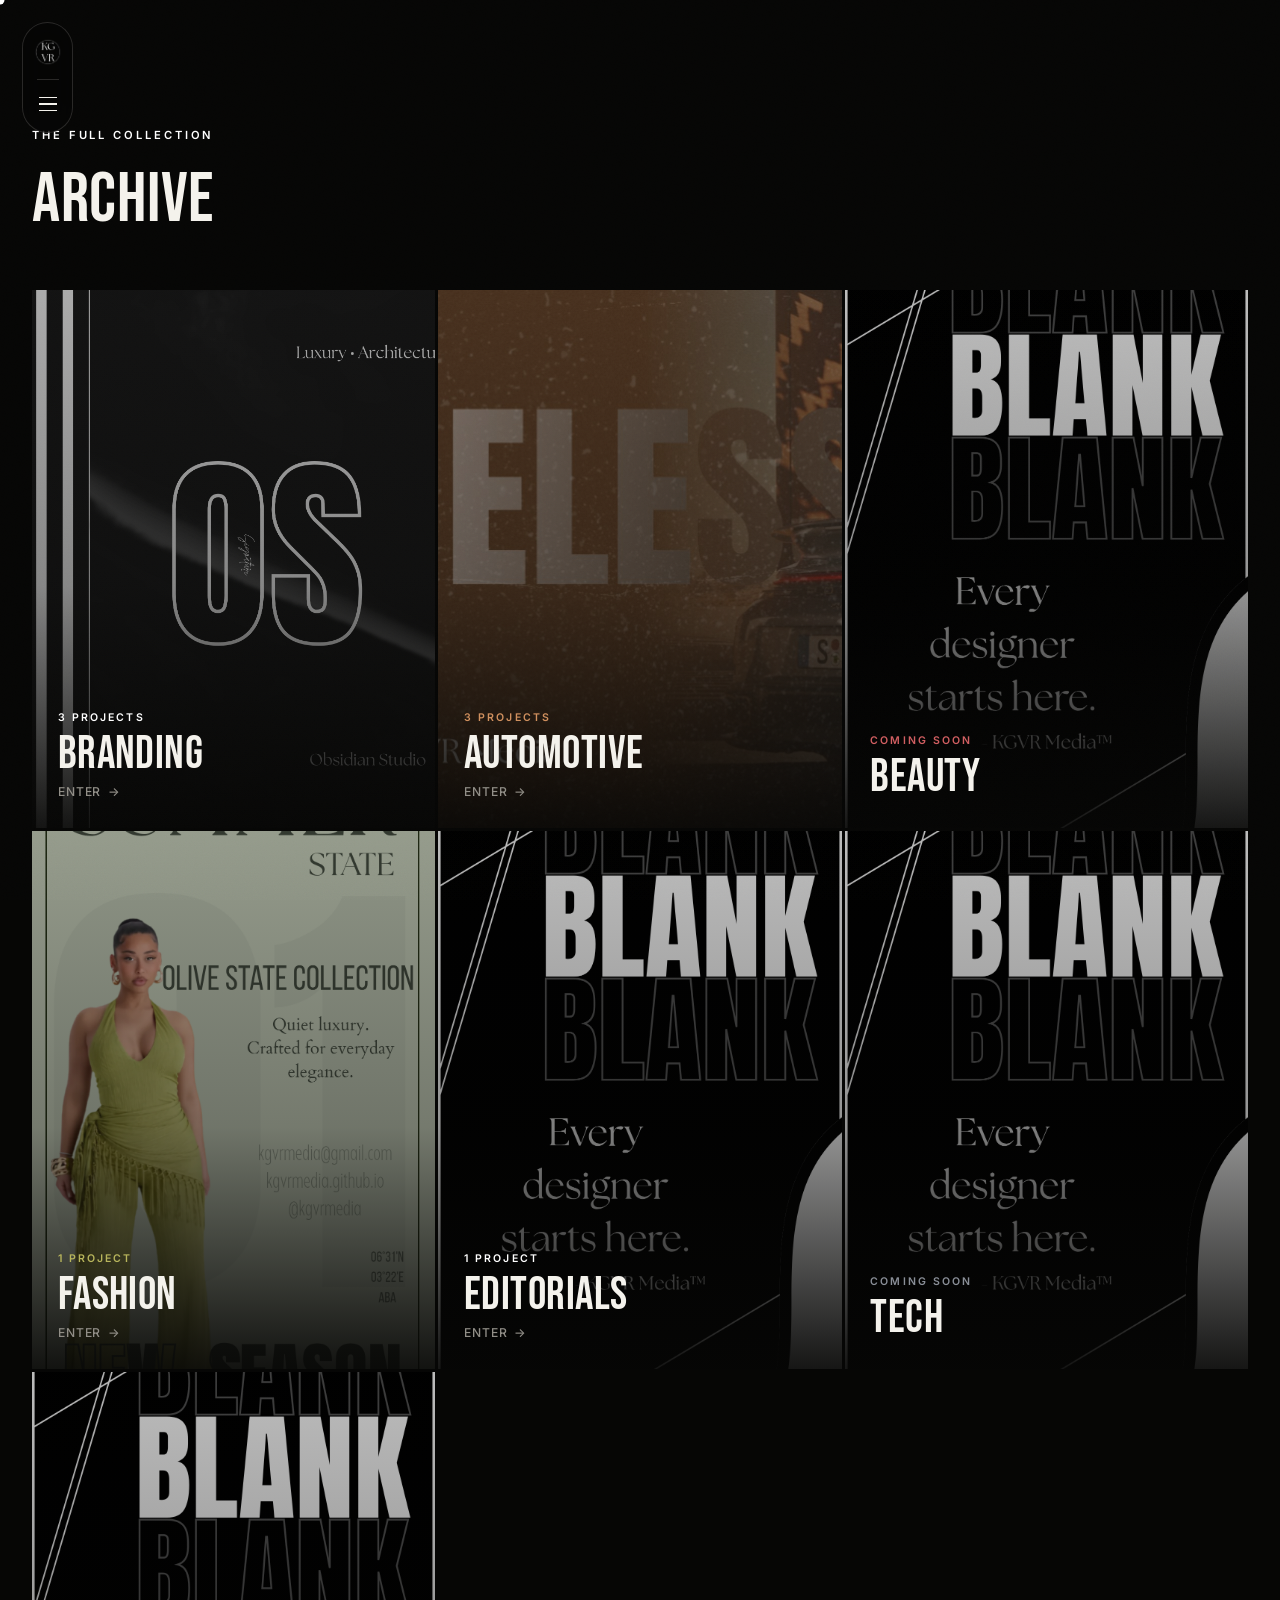
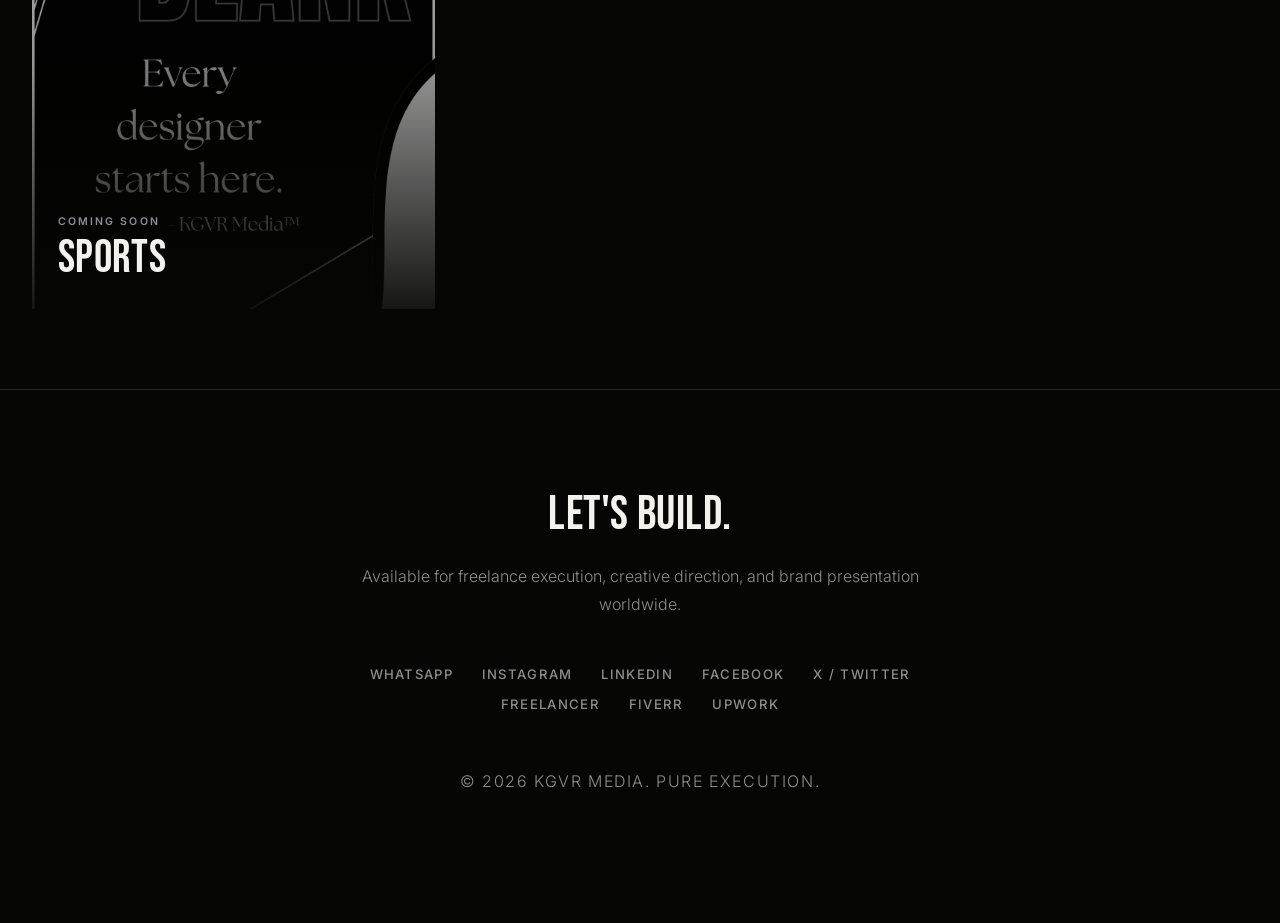
==== commit 5e5a3c19: "Rename archive-5.html to archive.html" ====
--- a/archive.html
+++ b/archive.html
@@ -101,10 +101,10 @@
     <section class="category-grid">
       <button type="button" class="category-tile hoverable" data-category="branding"
         style="--tile-accent-bright: var(--accent-branding-bright);" aria-haspopup="dialog" aria-controls="categoryOverlay">
-        <img src="assets/blank.png" alt="" loading="lazy">
-        <div class="tile-scrim" aria-hidden="true"></div>
-        <div class="tile-content">
-          <span class="tile-count">2 Projects</span>
+        <img src="assets/obsidian-studio.png" alt="" loading="lazy">
+        <div class="tile-scrim" aria-hidden="true"></div>
+        <div class="tile-content">
+          <span class="tile-count">3 Projects</span>
           <h2 class="tile-name">Branding</h2>
           <span class="tile-cta">Enter <span aria-hidden="true">&rarr;</span></span>
         </div>
@@ -121,13 +121,34 @@
         </div>
       </button>
 
-      <button type="button" class="category-tile hoverable" data-category="beauty"
-        style="--tile-accent-bright: var(--accent-beauty-bright);" aria-haspopup="dialog" aria-controls="categoryOverlay">
-        <img src="assets/maes-beauty.png" alt="" loading="lazy">
-        <div class="tile-scrim" aria-hidden="true"></div>
-        <div class="tile-content">
-          <span class="tile-count">2 Projects</span>
+      <button type="button" class="category-tile coming-soon" data-category="beauty" disabled aria-disabled="true"
+        style="--tile-accent-bright: var(--accent-beauty-bright, #8a8f98);">
+        <img src="assets/blank.png" alt="" loading="lazy">
+        <div class="tile-scrim" aria-hidden="true"></div>
+        <div class="tile-content">
+          <span class="tile-count">Coming Soon</span>
           <h2 class="tile-name">Beauty</h2>
+        </div>
+      </button>
+
+      <button type="button" class="category-tile hoverable" data-category="fashion"
+        style="--tile-accent-bright: var(--accent-fashion-bright, #b8b55c);" aria-haspopup="dialog" aria-controls="categoryOverlay">
+        <img src="assets/summer-olive-state.png" alt="" loading="lazy">
+        <div class="tile-scrim" aria-hidden="true"></div>
+        <div class="tile-content">
+          <span class="tile-count">1 Project</span>
+          <h2 class="tile-name">Fashion</h2>
+          <span class="tile-cta">Enter <span aria-hidden="true">&rarr;</span></span>
+        </div>
+      </button>
+
+      <button type="button" class="category-tile hoverable" data-category="editorials"
+        style="--tile-accent-bright: var(--accent-editorials-bright, #ffffff);" aria-haspopup="dialog" aria-controls="categoryOverlay">
+        <img src="assets/blank.png" alt="" loading="lazy">
+        <div class="tile-scrim" aria-hidden="true"></div>
+        <div class="tile-content">
+          <span class="tile-count">1 Project</span>
+          <h2 class="tile-name">Editorials</h2>
           <span class="tile-cta">Enter <span aria-hidden="true">&rarr;</span></span>
         </div>
       </button>
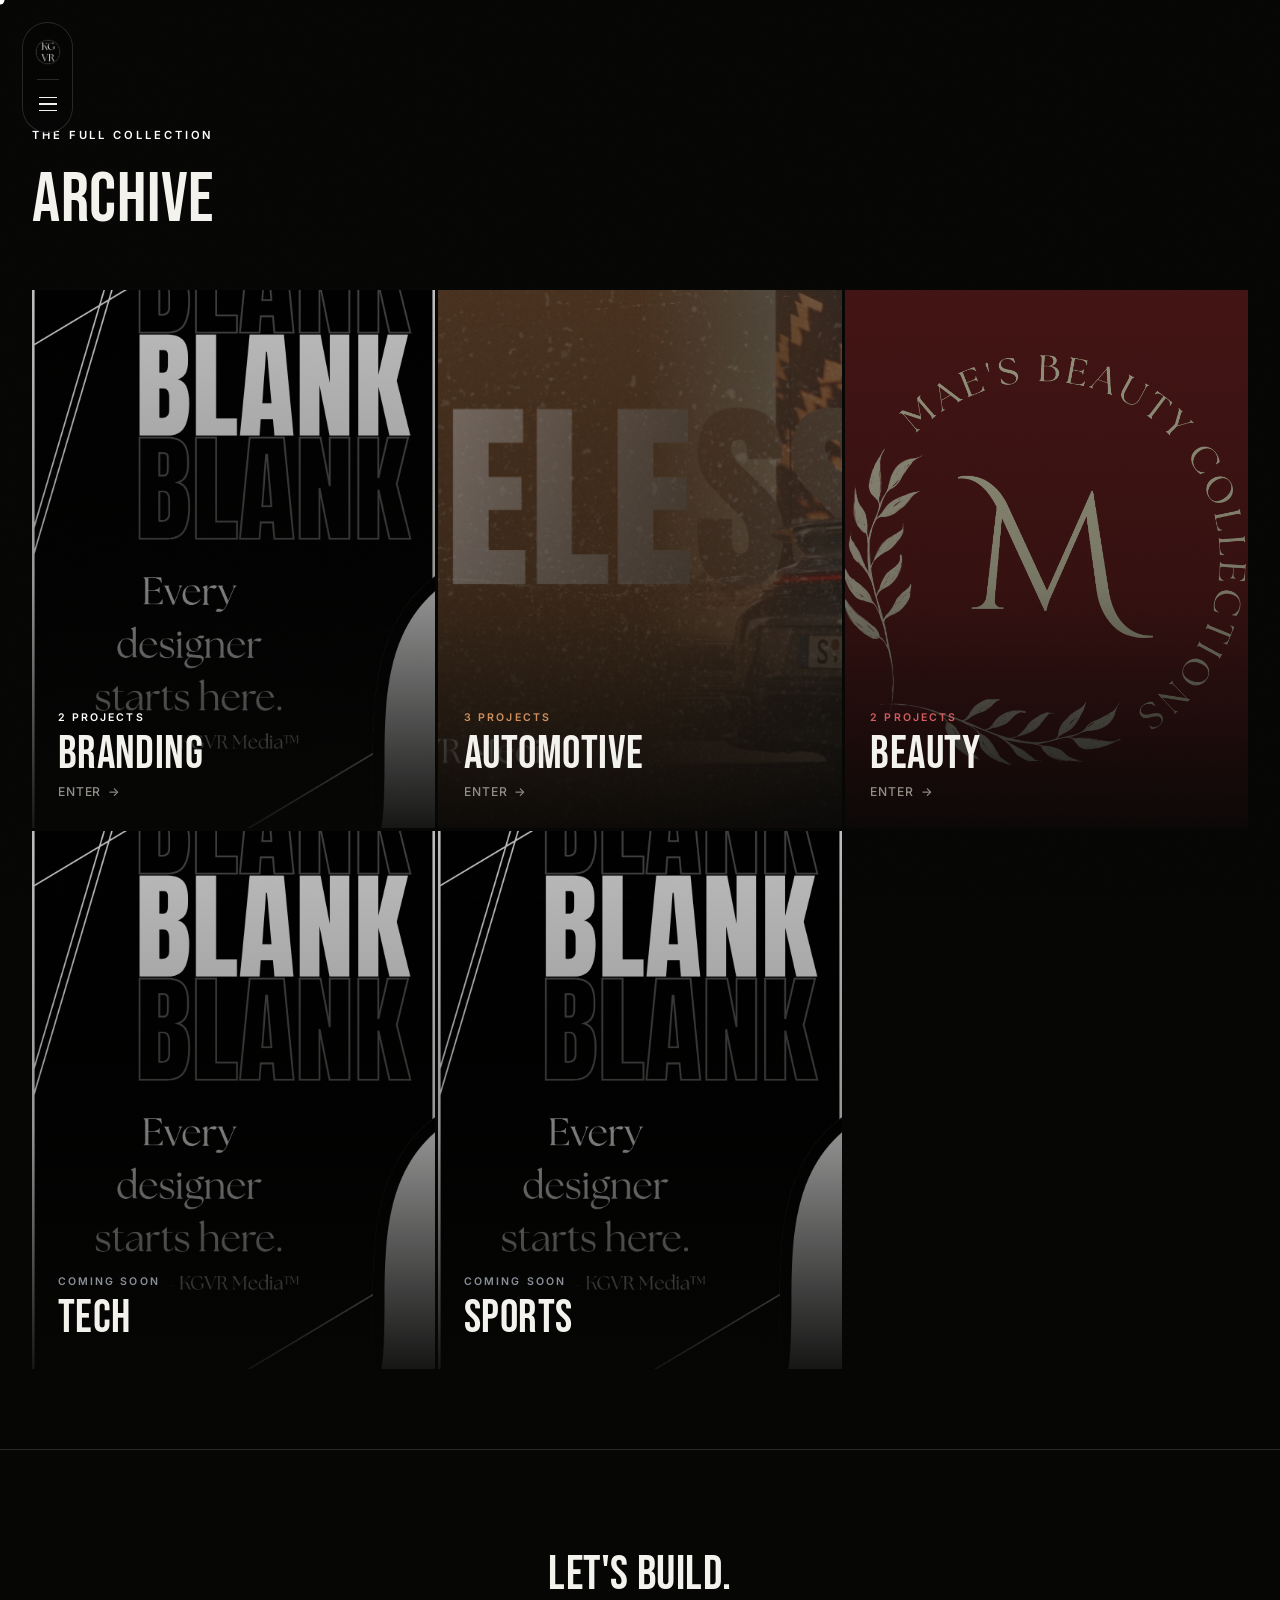
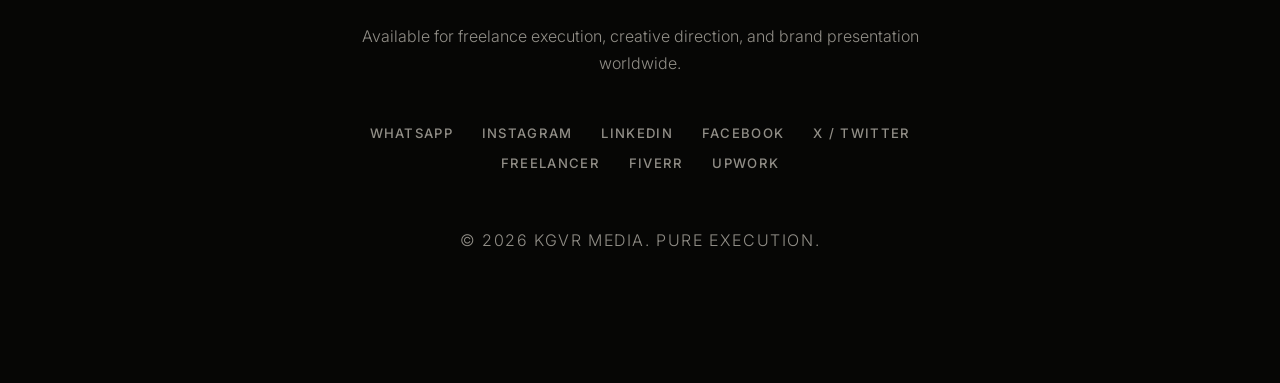
==== commit e02bcddc: "Rename archive-4.html to archive.html" ====
--- a/archive.html
+++ b/archive.html
@@ -101,10 +101,10 @@
     <section class="category-grid">
       <button type="button" class="category-tile hoverable" data-category="branding"
         style="--tile-accent-bright: var(--accent-branding-bright);" aria-haspopup="dialog" aria-controls="categoryOverlay">
-        <img src="assets/obsidian-studio.png" alt="" loading="lazy">
+        <img src="assets/blank.png" alt="" loading="lazy">
         <div class="tile-scrim" aria-hidden="true"></div>
         <div class="tile-content">
-          <span class="tile-count">3 Projects</span>
+          <span class="tile-count">2 Projects</span>
           <h2 class="tile-name">Branding</h2>
           <span class="tile-cta">Enter <span aria-hidden="true">&rarr;</span></span>
         </div>
@@ -121,34 +121,13 @@
         </div>
       </button>
 
-      <button type="button" class="category-tile coming-soon" data-category="beauty" disabled aria-disabled="true"
-        style="--tile-accent-bright: var(--accent-beauty-bright, #8a8f98);">
-        <img src="assets/blank.png" alt="" loading="lazy">
+      <button type="button" class="category-tile hoverable" data-category="beauty"
+        style="--tile-accent-bright: var(--accent-beauty-bright);" aria-haspopup="dialog" aria-controls="categoryOverlay">
+        <img src="assets/maes-beauty.png" alt="" loading="lazy">
         <div class="tile-scrim" aria-hidden="true"></div>
         <div class="tile-content">
-          <span class="tile-count">Coming Soon</span>
+          <span class="tile-count">2 Projects</span>
           <h2 class="tile-name">Beauty</h2>
-        </div>
-      </button>
-
-      <button type="button" class="category-tile hoverable" data-category="fashion"
-        style="--tile-accent-bright: var(--accent-fashion-bright, #b8b55c);" aria-haspopup="dialog" aria-controls="categoryOverlay">
-        <img src="assets/summer-olive-state.png" alt="" loading="lazy">
-        <div class="tile-scrim" aria-hidden="true"></div>
-        <div class="tile-content">
-          <span class="tile-count">1 Project</span>
-          <h2 class="tile-name">Fashion</h2>
-          <span class="tile-cta">Enter <span aria-hidden="true">&rarr;</span></span>
-        </div>
-      </button>
-
-      <button type="button" class="category-tile hoverable" data-category="editorials"
-        style="--tile-accent-bright: var(--accent-editorials-bright, #ffffff);" aria-haspopup="dialog" aria-controls="categoryOverlay">
-        <img src="assets/blank.png" alt="" loading="lazy">
-        <div class="tile-scrim" aria-hidden="true"></div>
-        <div class="tile-content">
-          <span class="tile-count">1 Project</span>
-          <h2 class="tile-name">Editorials</h2>
           <span class="tile-cta">Enter <span aria-hidden="true">&rarr;</span></span>
         </div>
       </button>
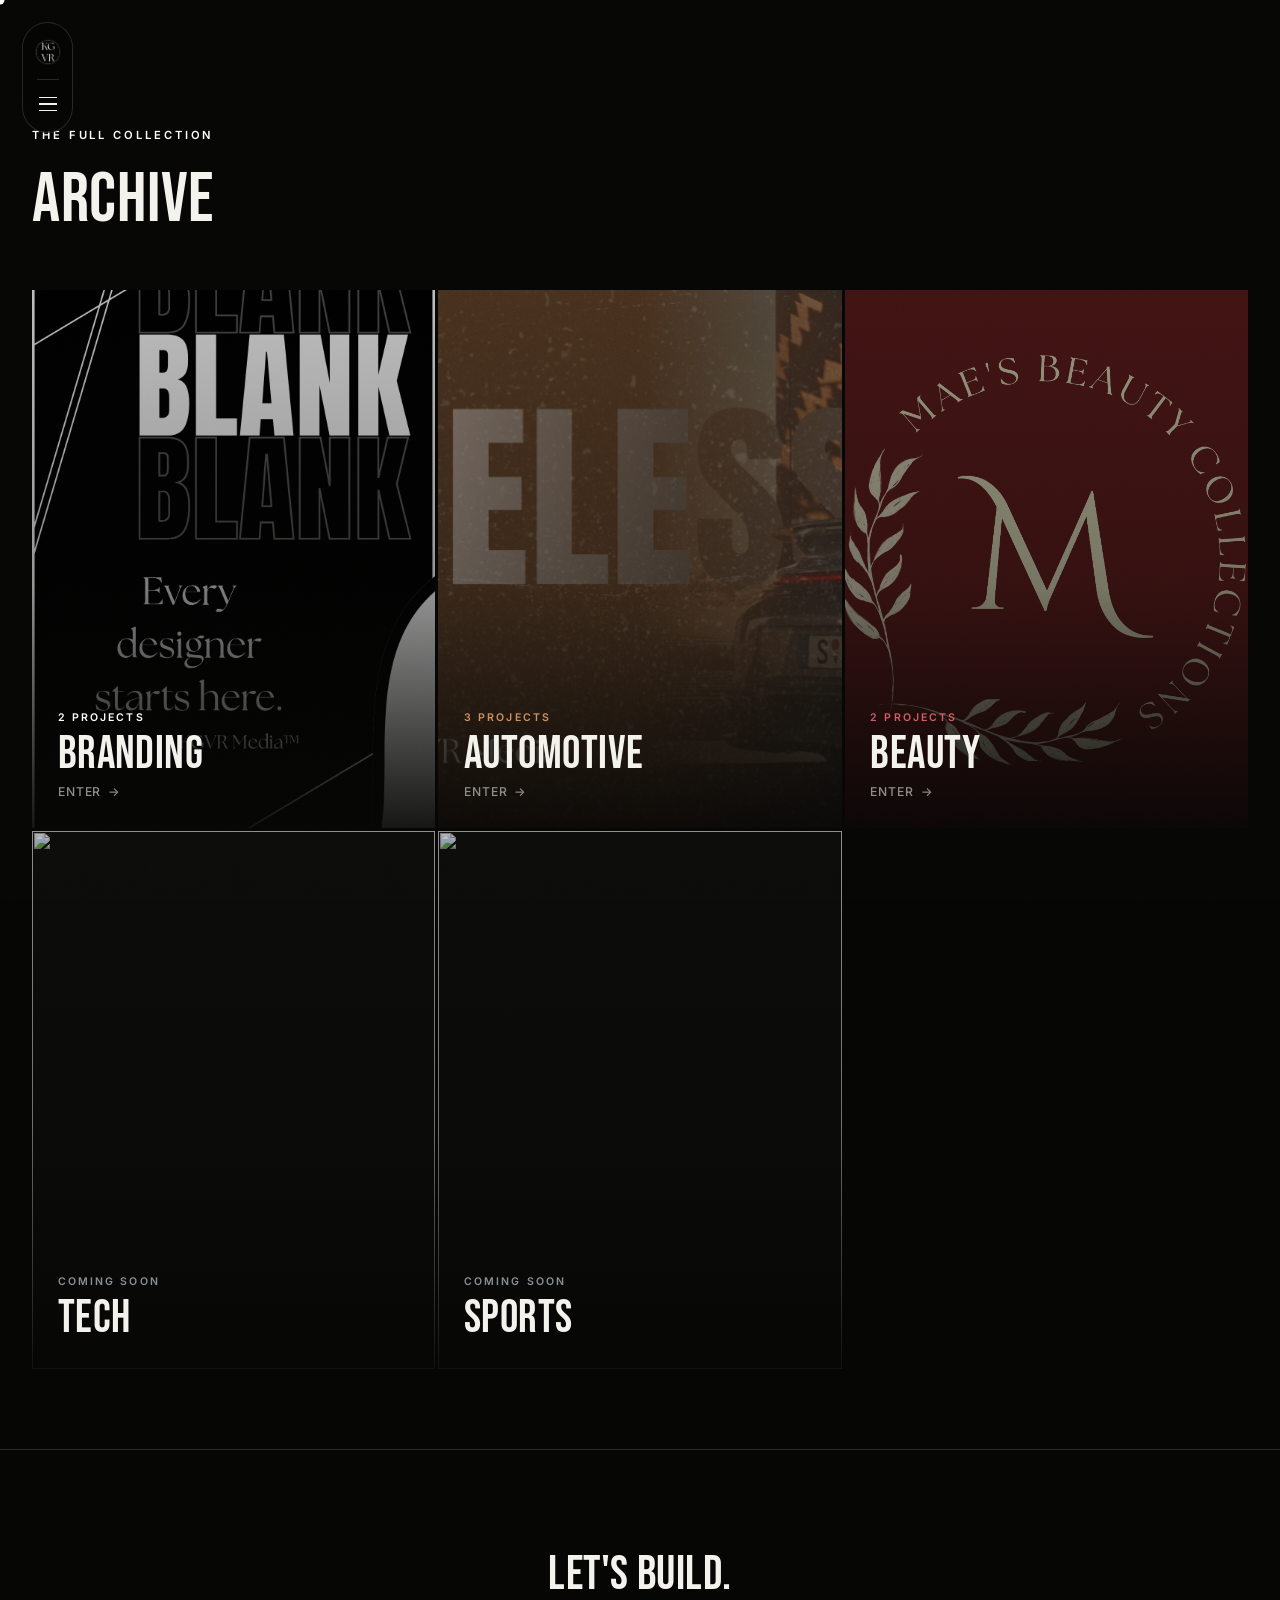
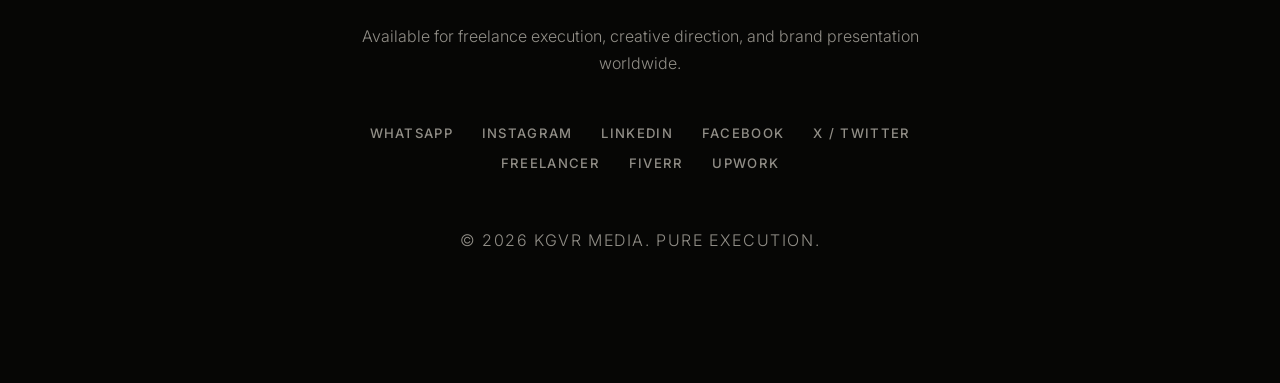
==== commit 0b09a0fe: "Update archive.html" ====
--- a/archive.html
+++ b/archive.html
@@ -134,7 +134,7 @@
 
       <button type="button" class="category-tile coming-soon" data-category="tech" disabled aria-disabled="true"
         style="--tile-accent-bright: var(--accent-tech-bright, #8a8f98);">
-        <img src="assets/blank.png" alt="" loading="lazy">
+        <img src="assets/CMS.jpeg" alt="" loading="lazy">
         <div class="tile-scrim" aria-hidden="true"></div>
         <div class="tile-content">
           <span class="tile-count">Coming Soon</span>
@@ -144,7 +144,7 @@
 
       <button type="button" class="category-tile coming-soon" data-category="sports" disabled aria-disabled="true"
         style="--tile-accent-bright: var(--accent-sports-bright, #8a8f98);">
-        <img src="assets/blank.png" alt="" loading="lazy">
+        <img src="assets/CMS.jpeg" alt="" loading="lazy">
         <div class="tile-scrim" aria-hidden="true"></div>
         <div class="tile-content">
           <span class="tile-count">Coming Soon</span>
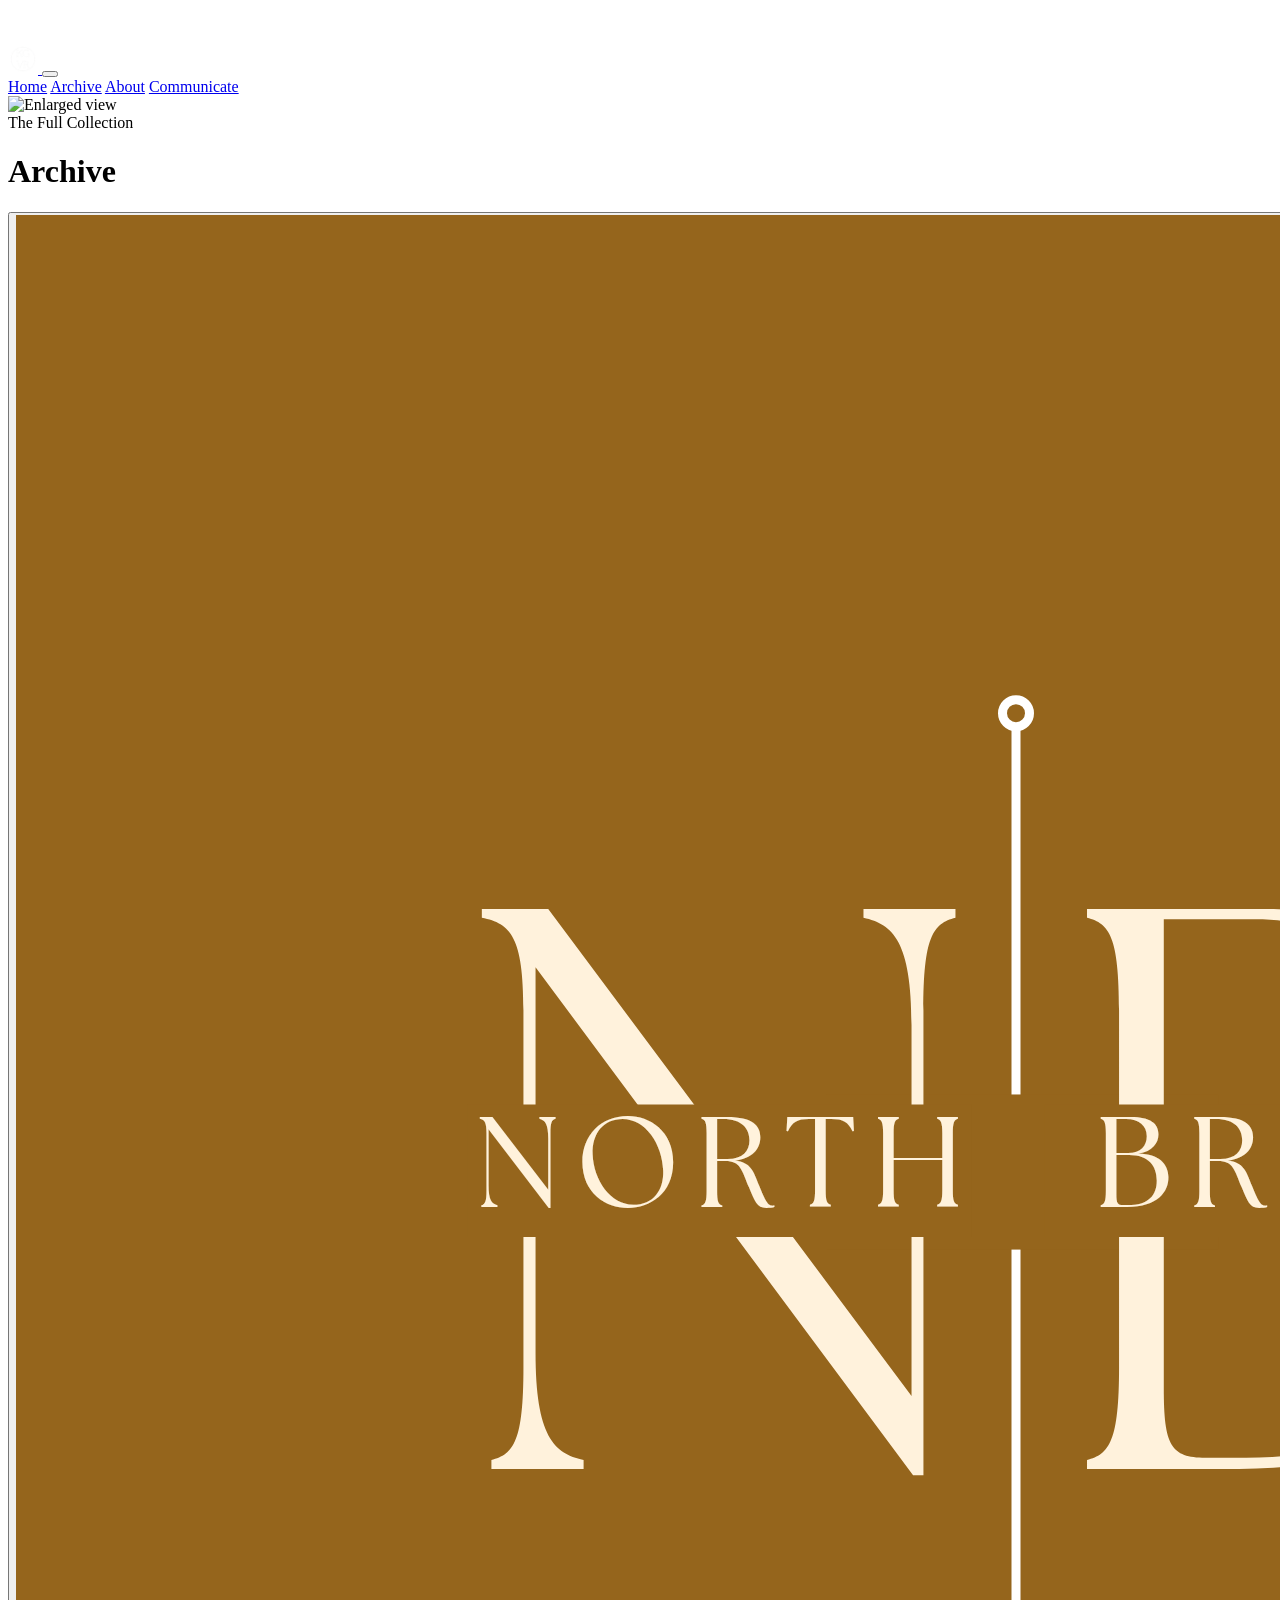
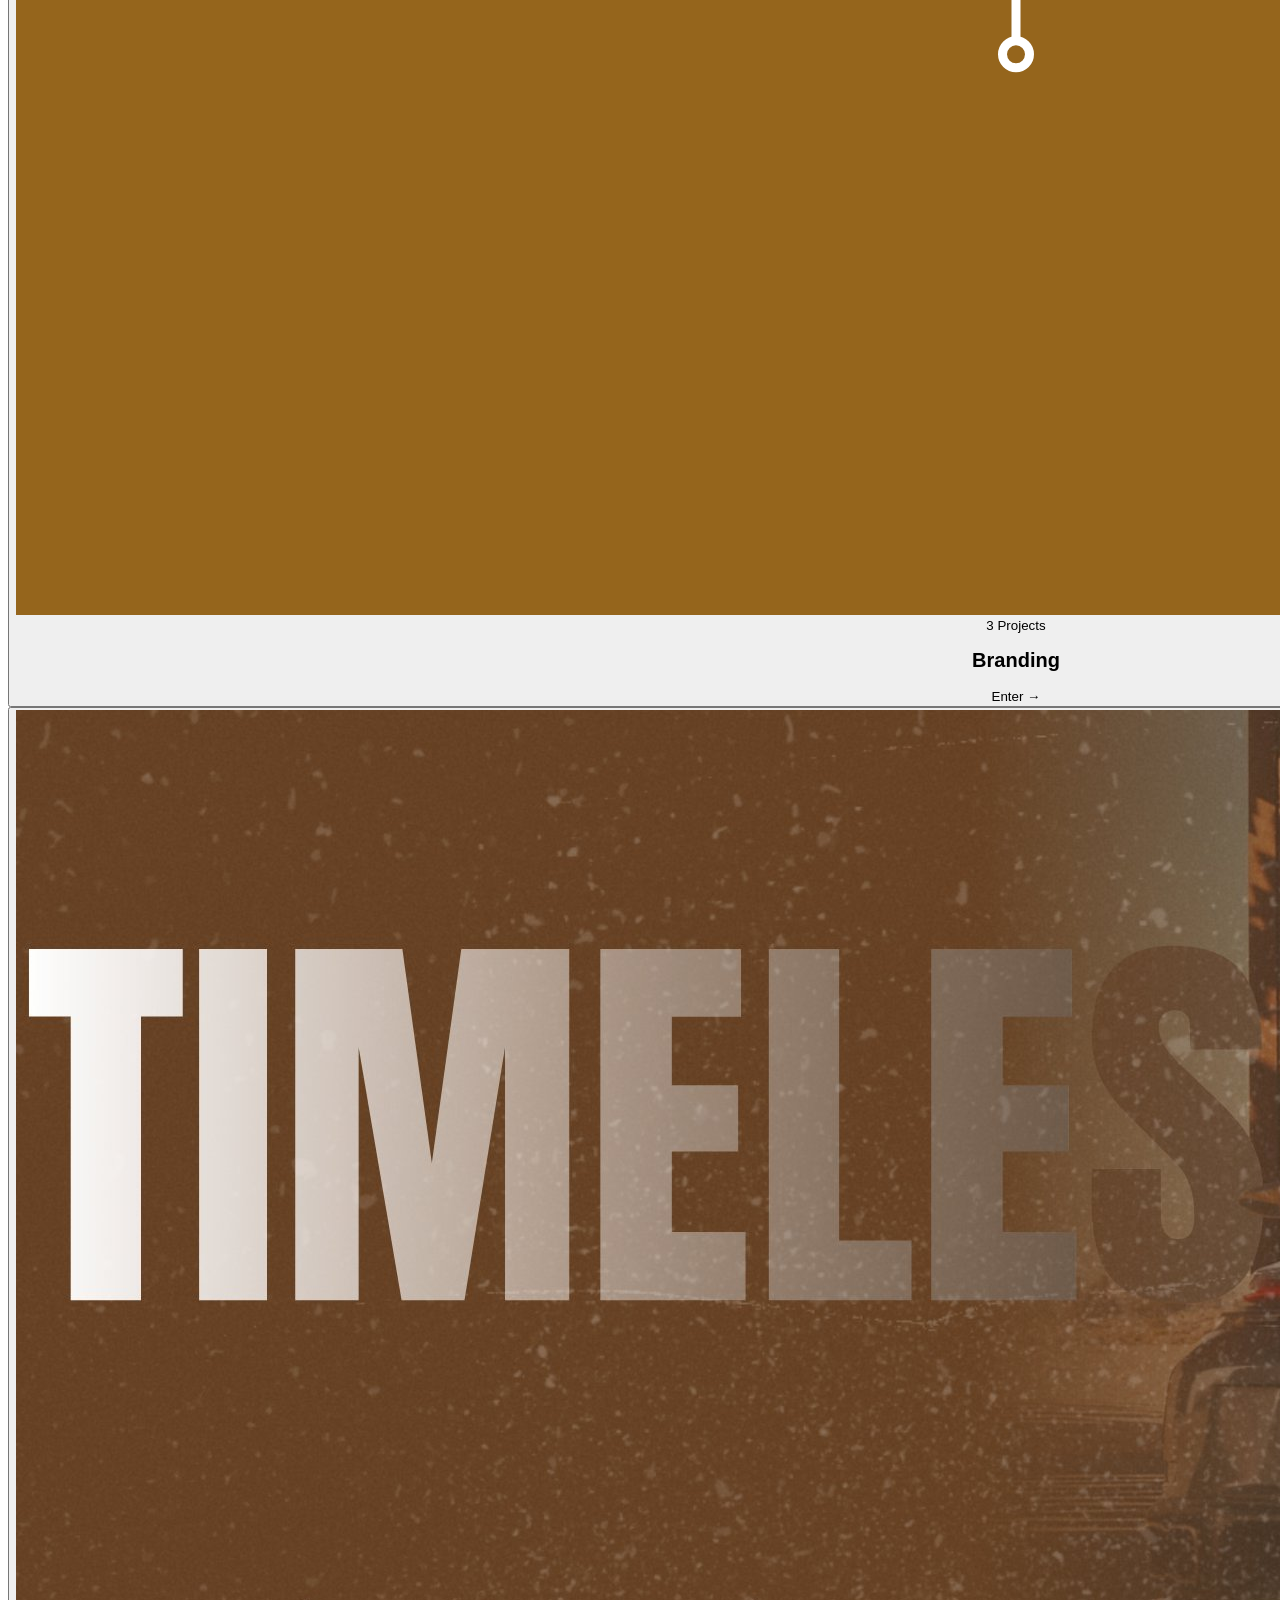
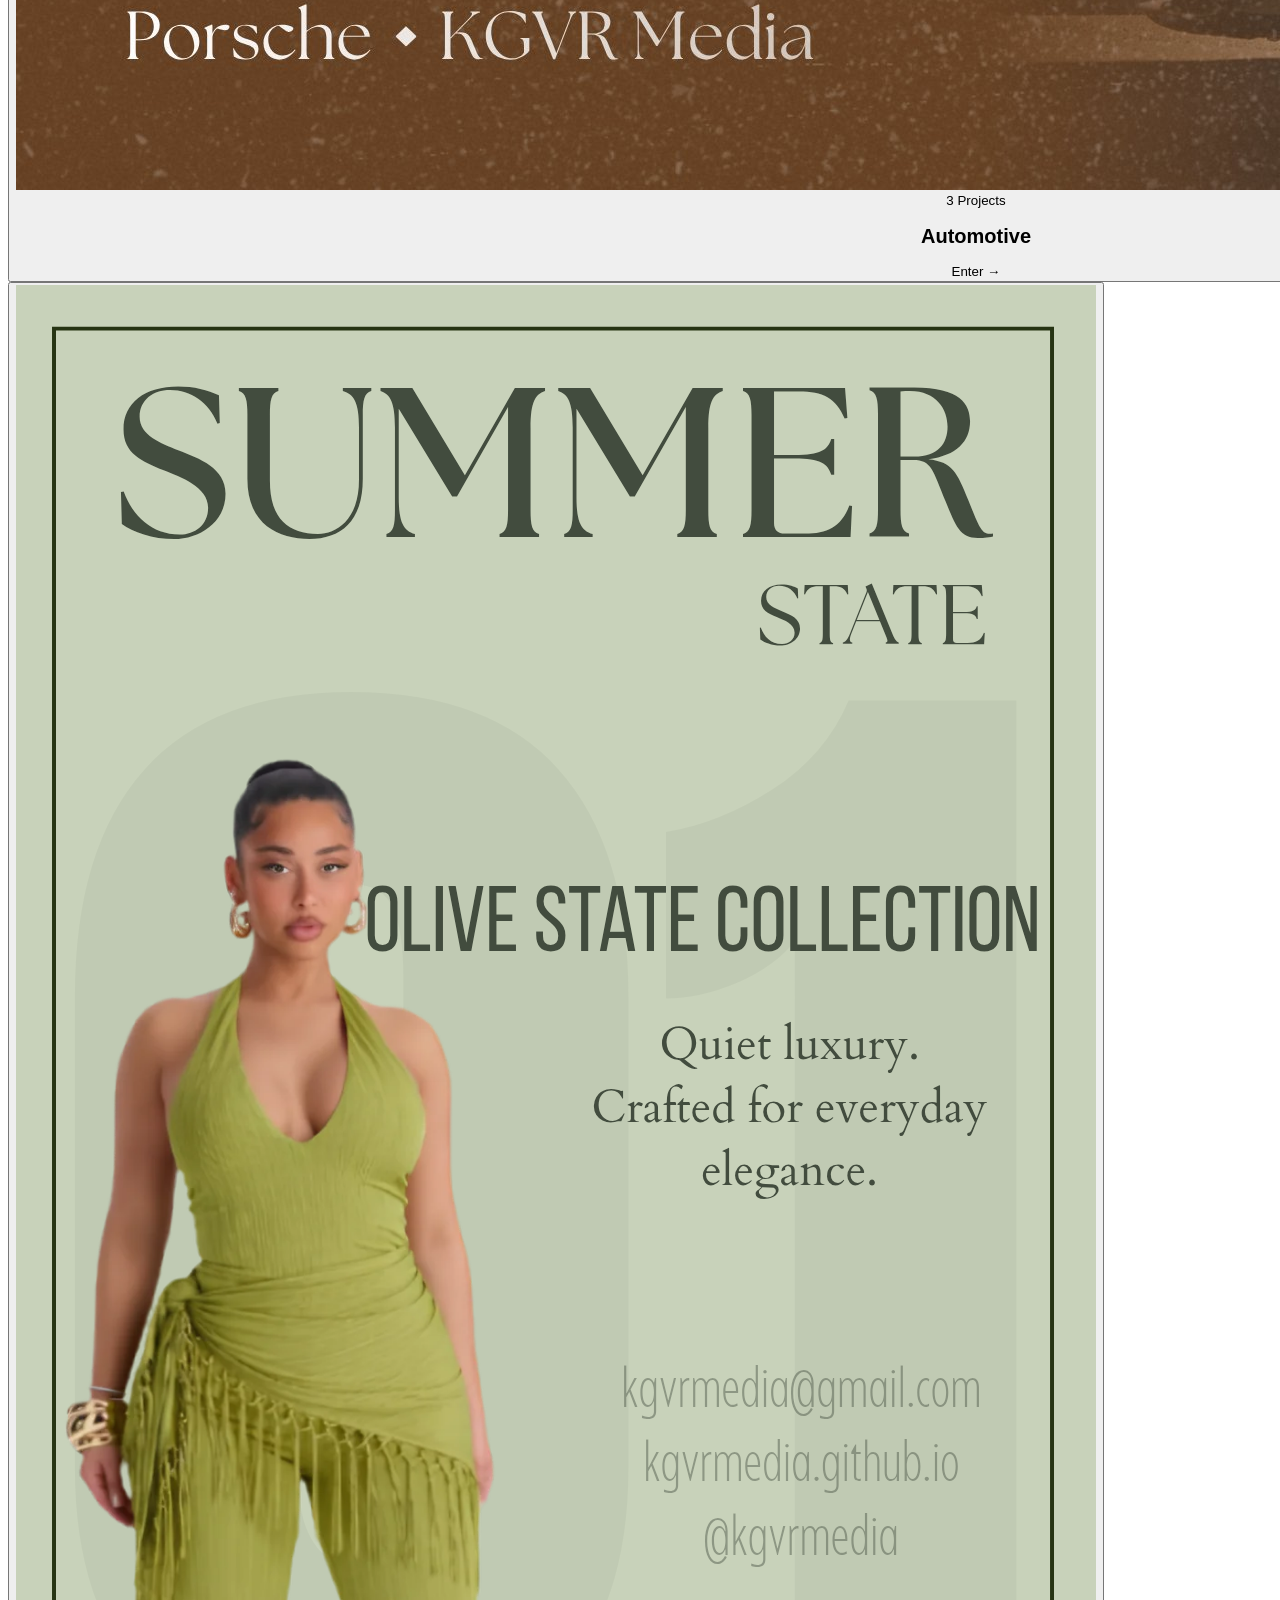
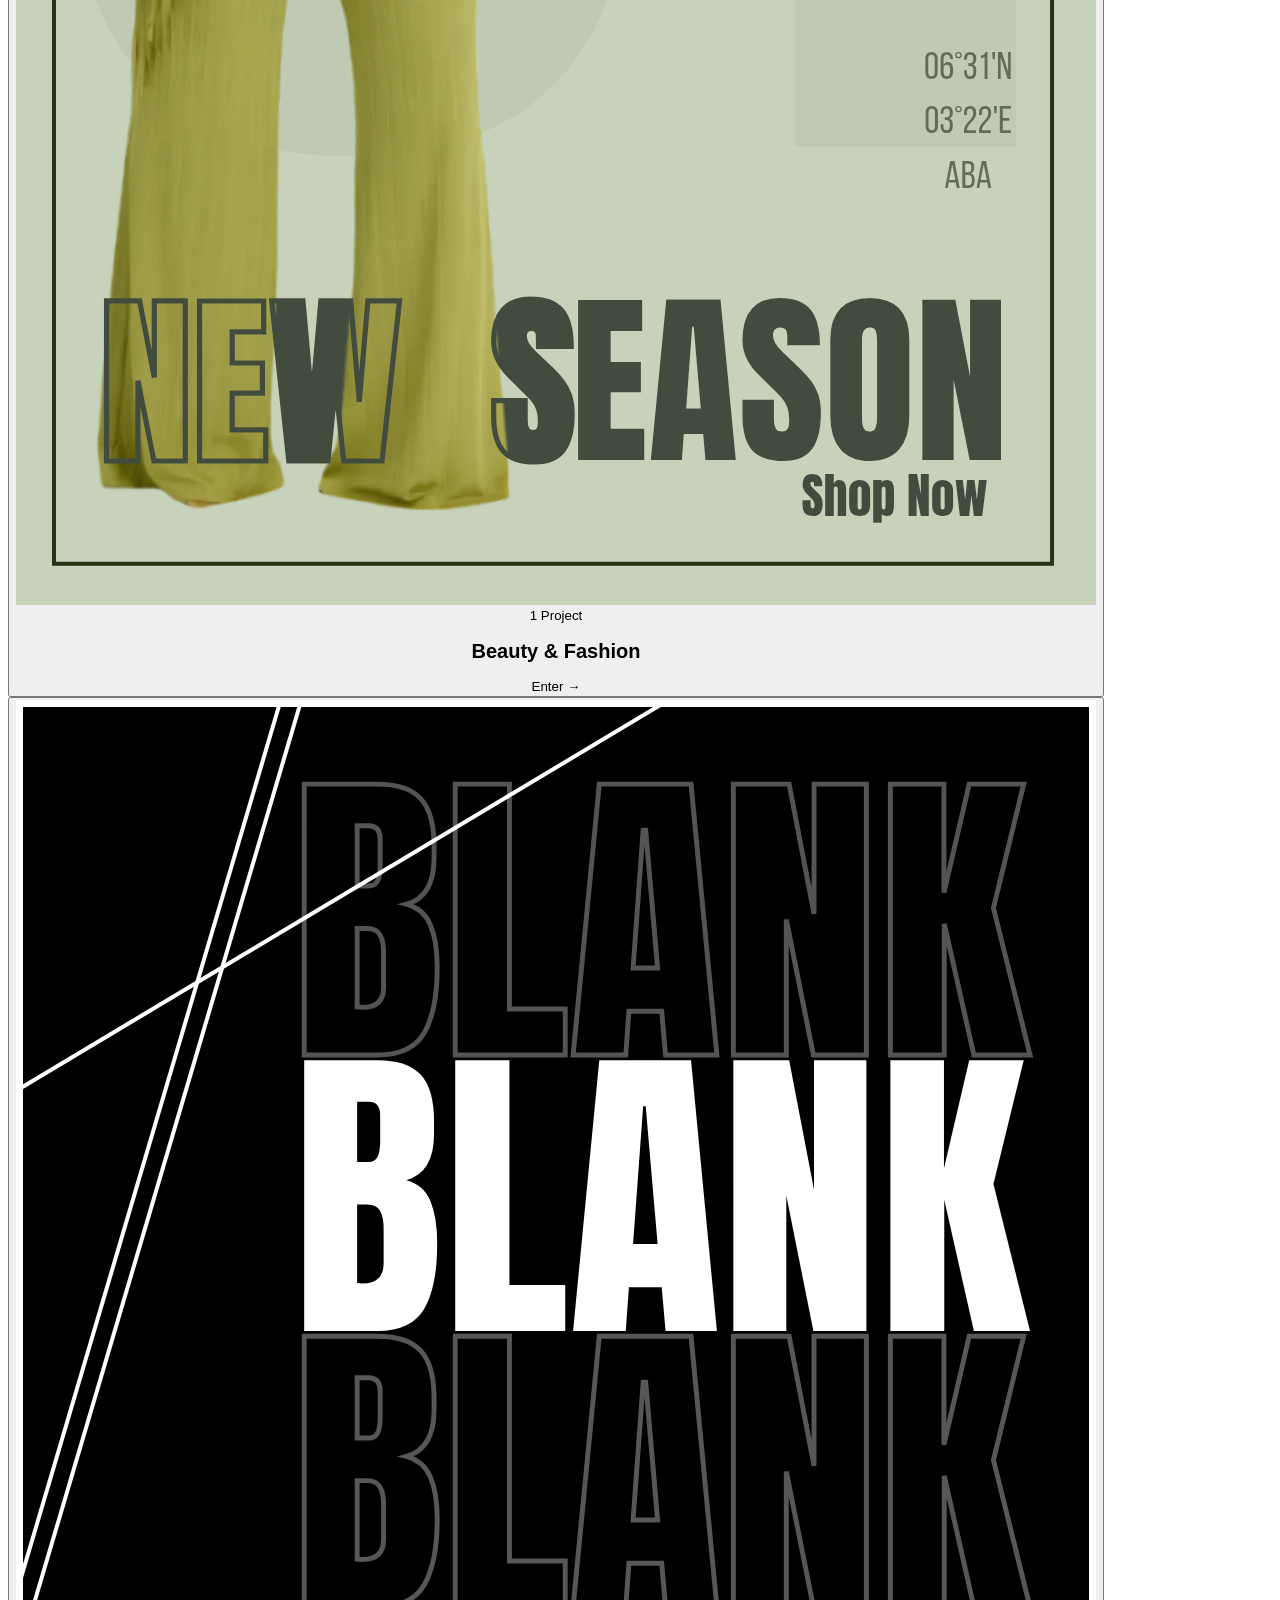
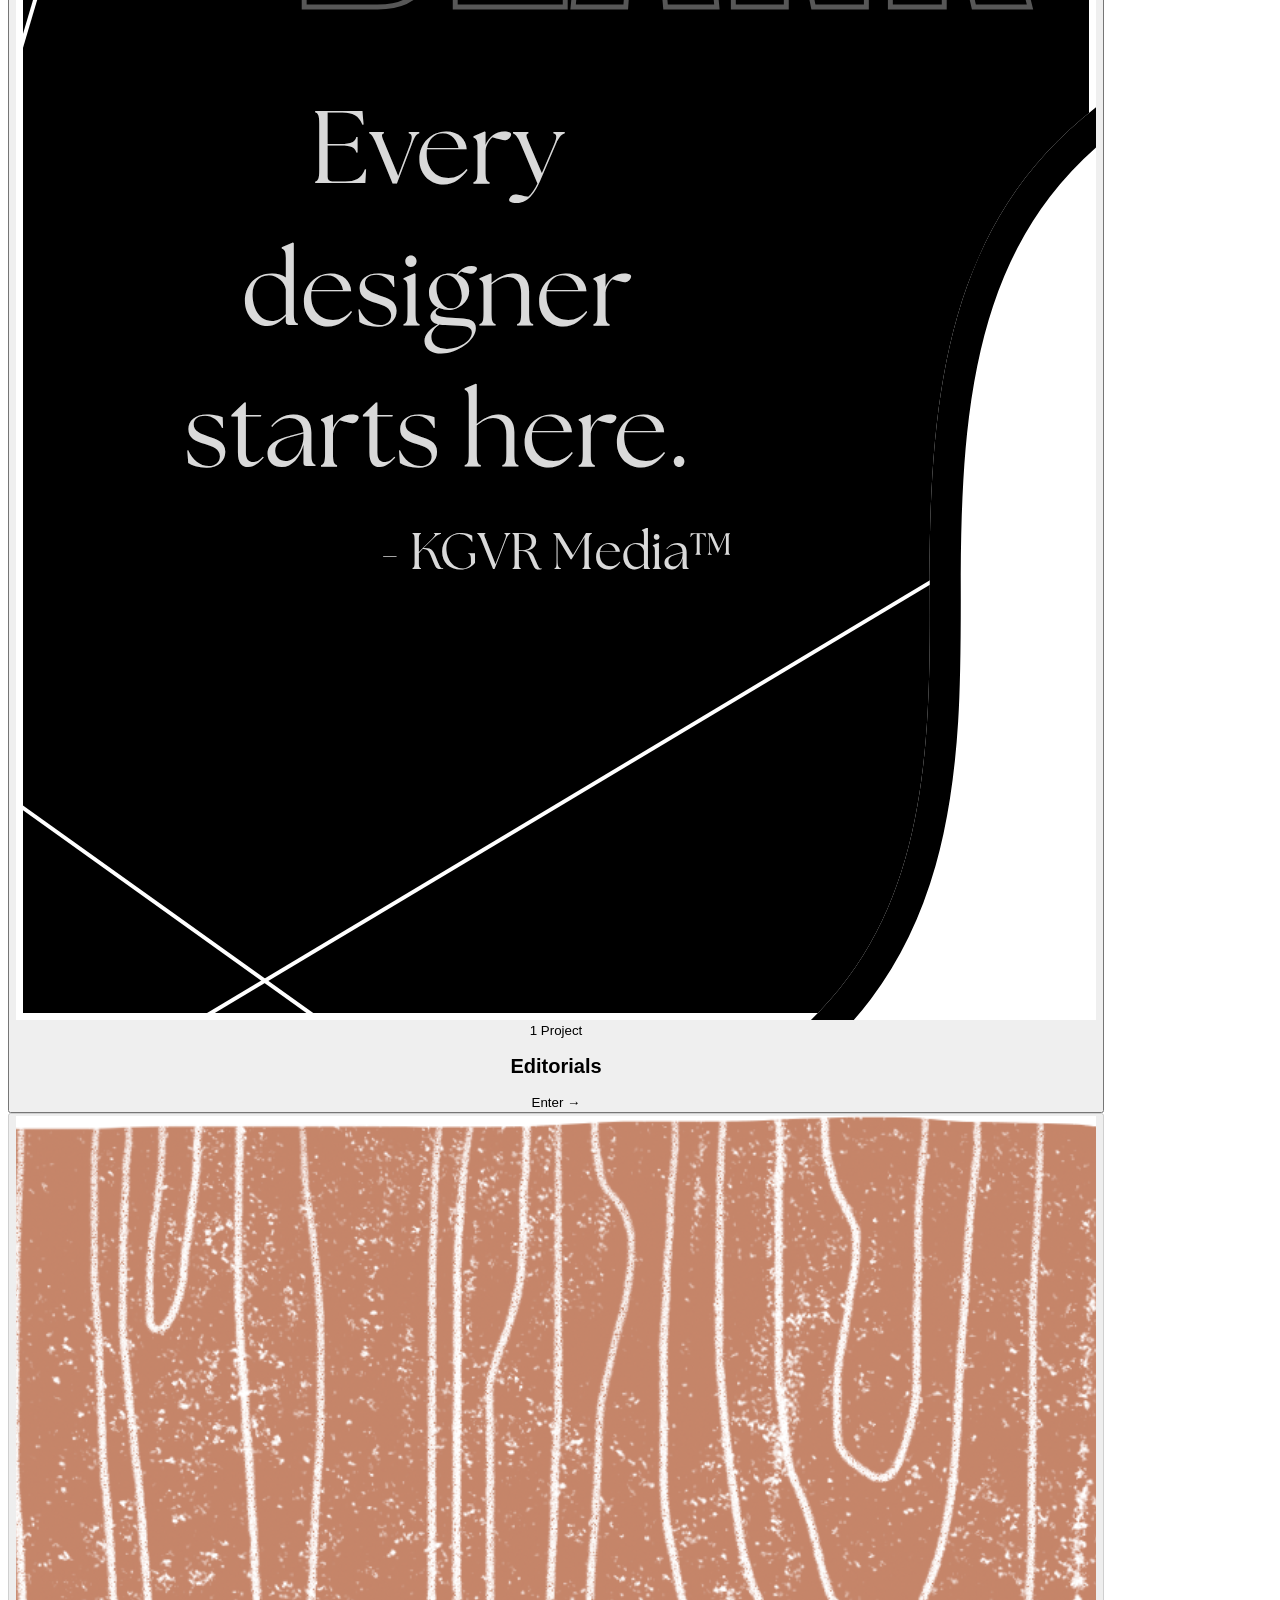
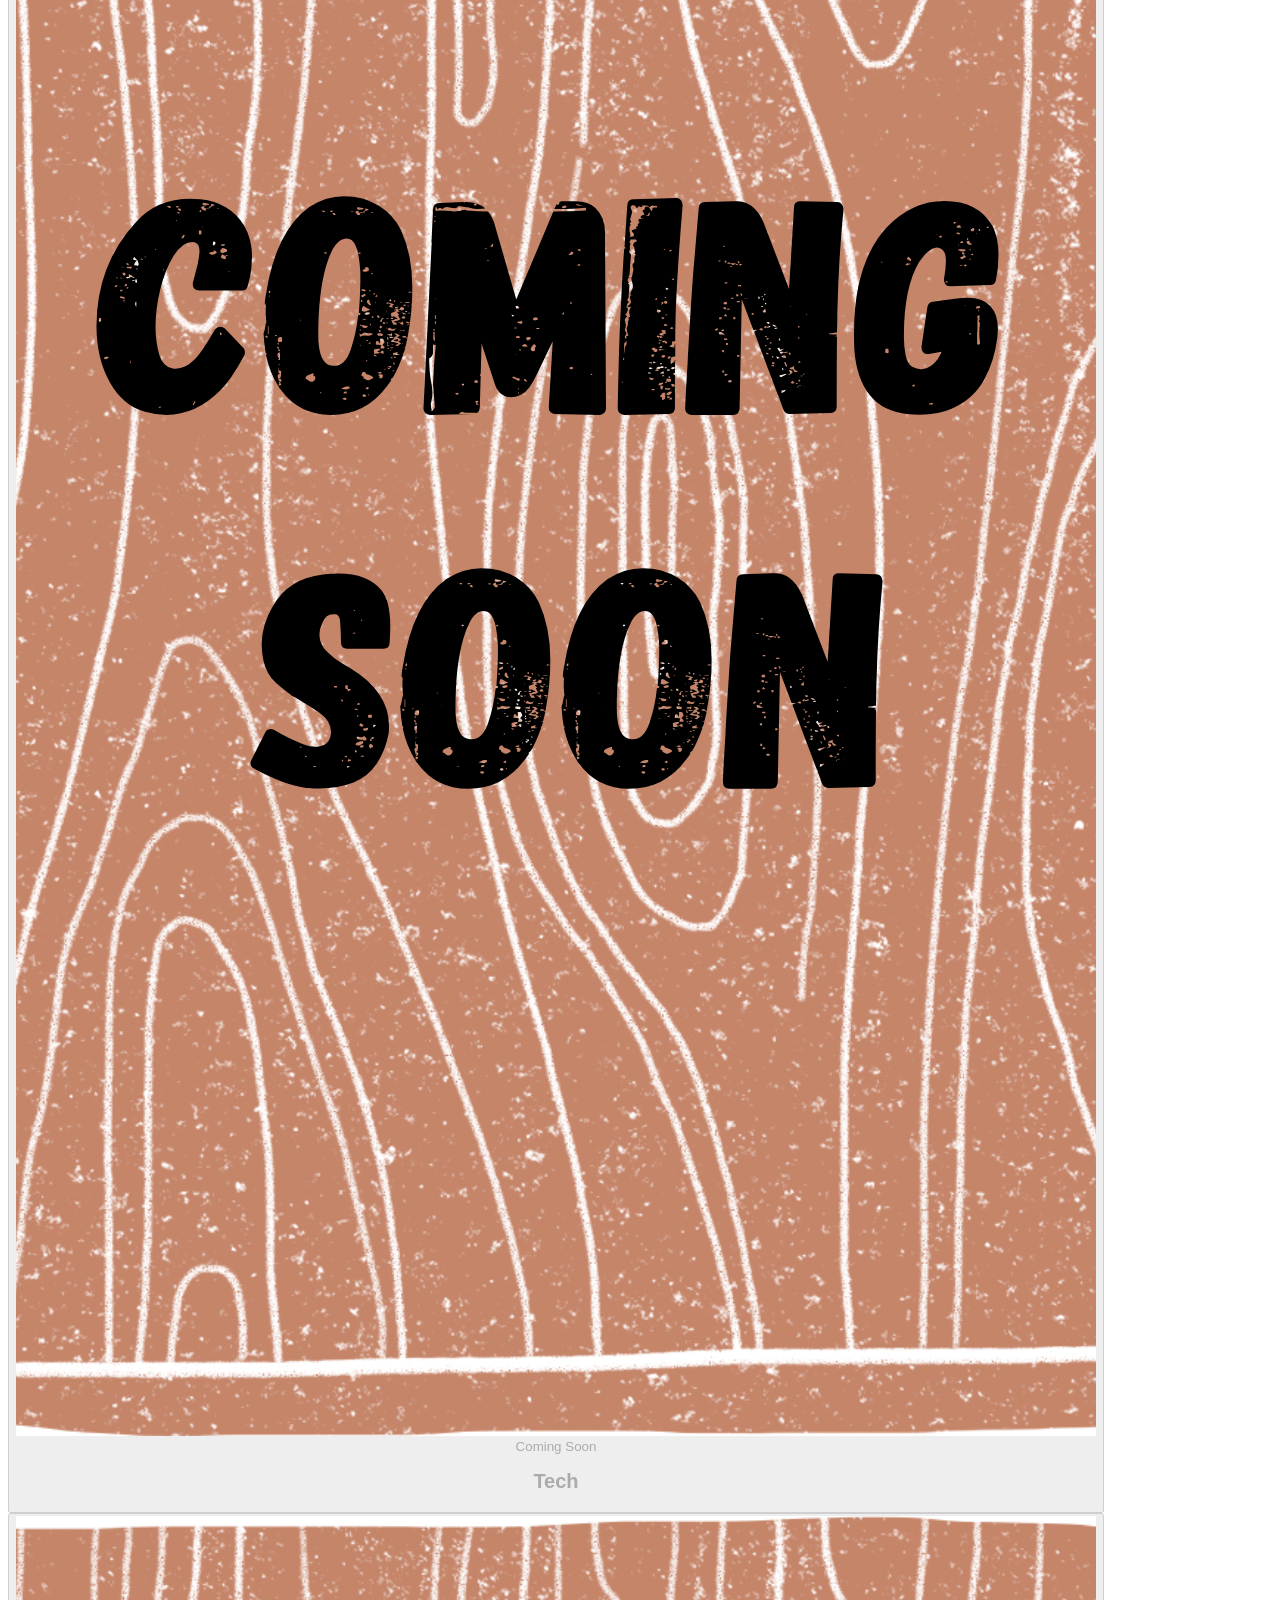
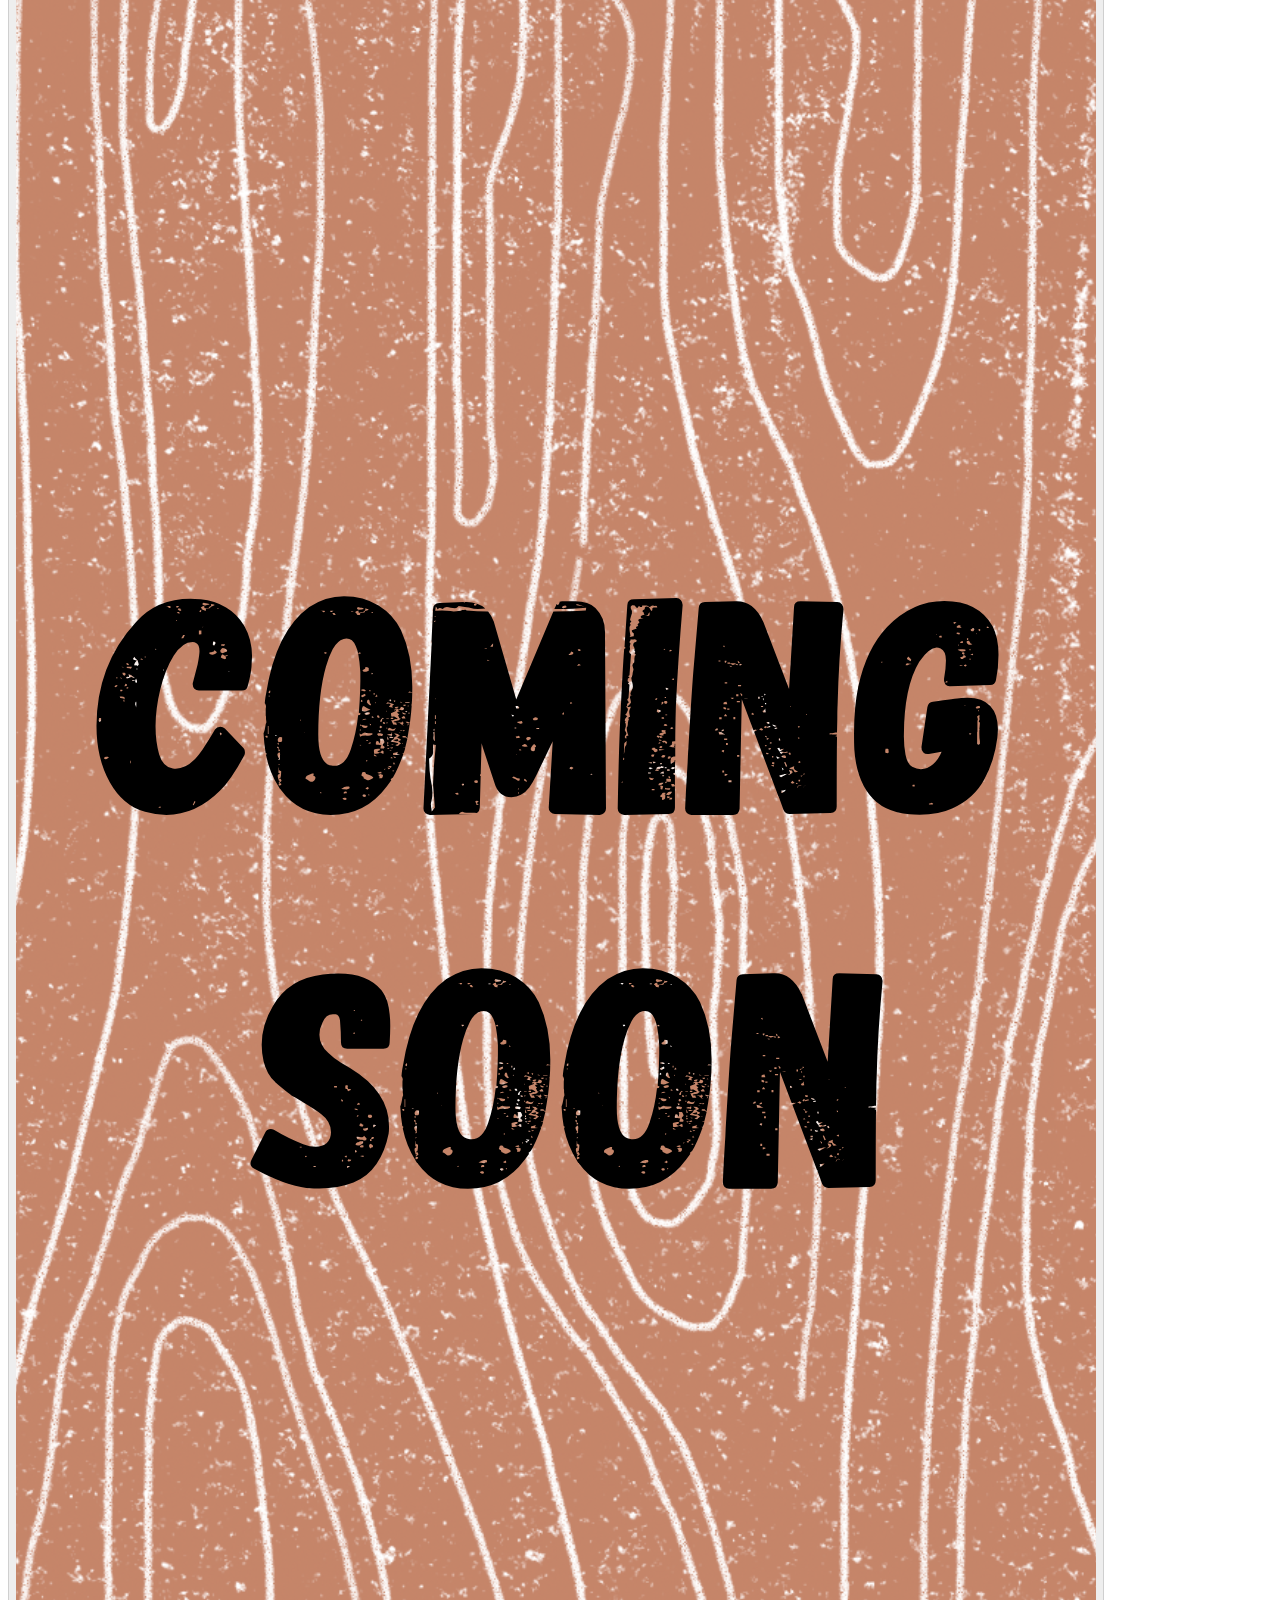
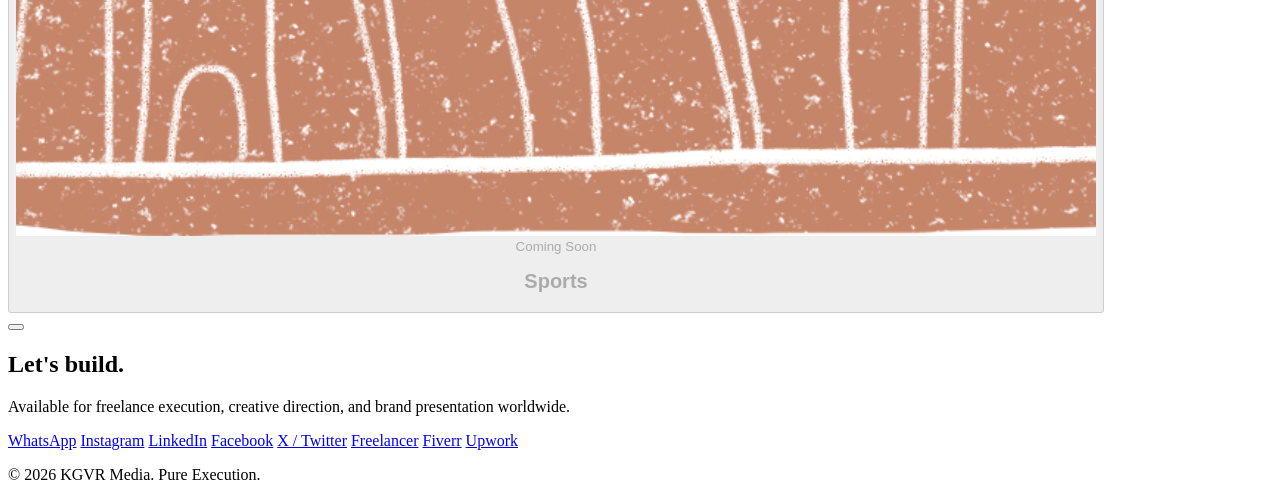
==== commit 3e913785: "Rename archive-6.html to archive.html" ====
--- a/archive.html
+++ b/archive.html
@@ -101,10 +101,10 @@
     <section class="category-grid">
       <button type="button" class="category-tile hoverable" data-category="branding"
         style="--tile-accent-bright: var(--accent-branding-bright);" aria-haspopup="dialog" aria-controls="categoryOverlay">
-        <img src="assets/blank.png" alt="" loading="lazy">
-        <div class="tile-scrim" aria-hidden="true"></div>
-        <div class="tile-content">
-          <span class="tile-count">2 Projects</span>
+        <img src="assets/north-brew.png" alt="" loading="lazy">
+        <div class="tile-scrim" aria-hidden="true"></div>
+        <div class="tile-content">
+          <span class="tile-count">3 Projects</span>
           <h2 class="tile-name">Branding</h2>
           <span class="tile-cta">Enter <span aria-hidden="true">&rarr;</span></span>
         </div>
@@ -123,11 +123,22 @@
 
       <button type="button" class="category-tile hoverable" data-category="beauty"
         style="--tile-accent-bright: var(--accent-beauty-bright);" aria-haspopup="dialog" aria-controls="categoryOverlay">
-        <img src="assets/maes-beauty.png" alt="" loading="lazy">
-        <div class="tile-scrim" aria-hidden="true"></div>
-        <div class="tile-content">
-          <span class="tile-count">2 Projects</span>
-          <h2 class="tile-name">Beauty</h2>
+        <img src="assets/summer-olive-state.png" alt="" loading="lazy">
+        <div class="tile-scrim" aria-hidden="true"></div>
+        <div class="tile-content">
+          <span class="tile-count">1 Project</span>
+          <h2 class="tile-name">Beauty &amp; Fashion</h2>
+          <span class="tile-cta">Enter <span aria-hidden="true">&rarr;</span></span>
+        </div>
+      </button>
+
+      <button type="button" class="category-tile hoverable" data-category="editorials"
+        style="--tile-accent-bright: var(--accent-editorials-bright);" aria-haspopup="dialog" aria-controls="categoryOverlay">
+        <img src="assets/blank.png" alt="" loading="lazy">
+        <div class="tile-scrim" aria-hidden="true"></div>
+        <div class="tile-content">
+          <span class="tile-count">1 Project</span>
+          <h2 class="tile-name">Editorials</h2>
           <span class="tile-cta">Enter <span aria-hidden="true">&rarr;</span></span>
         </div>
       </button>
